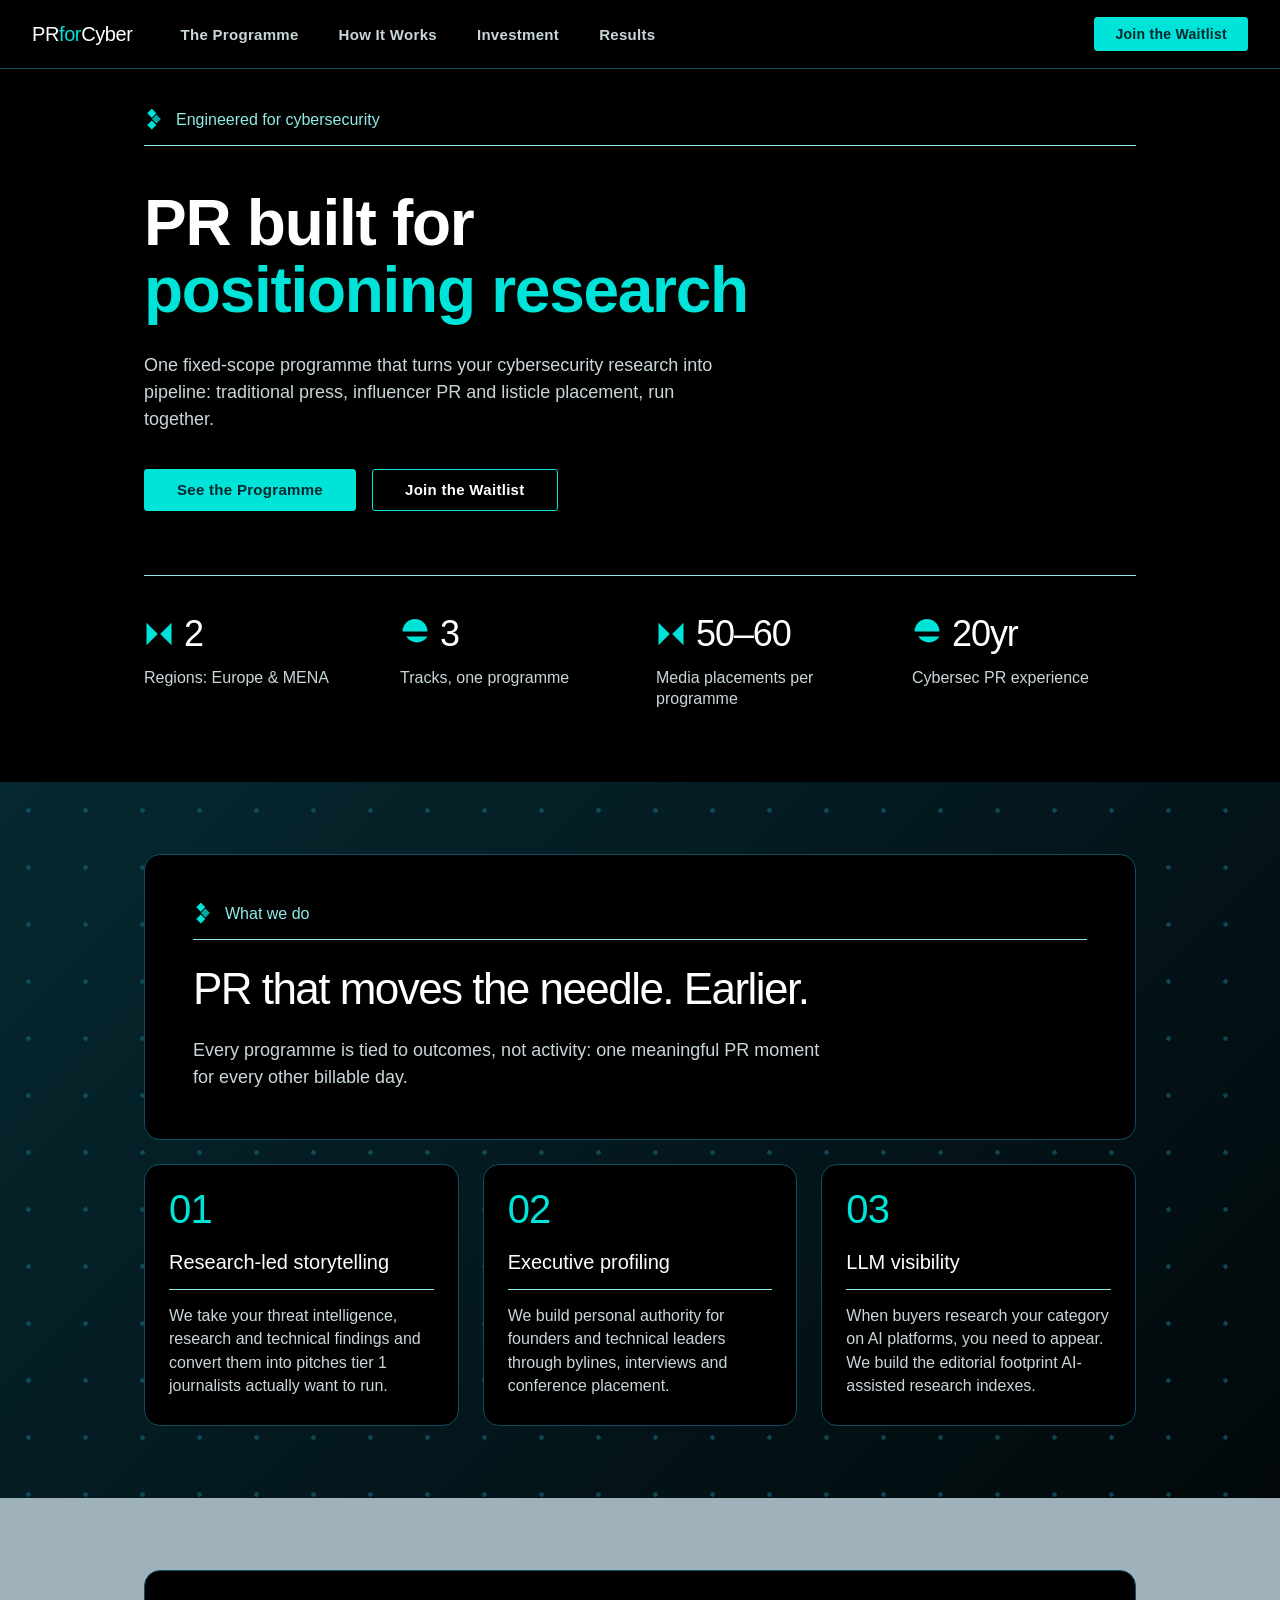
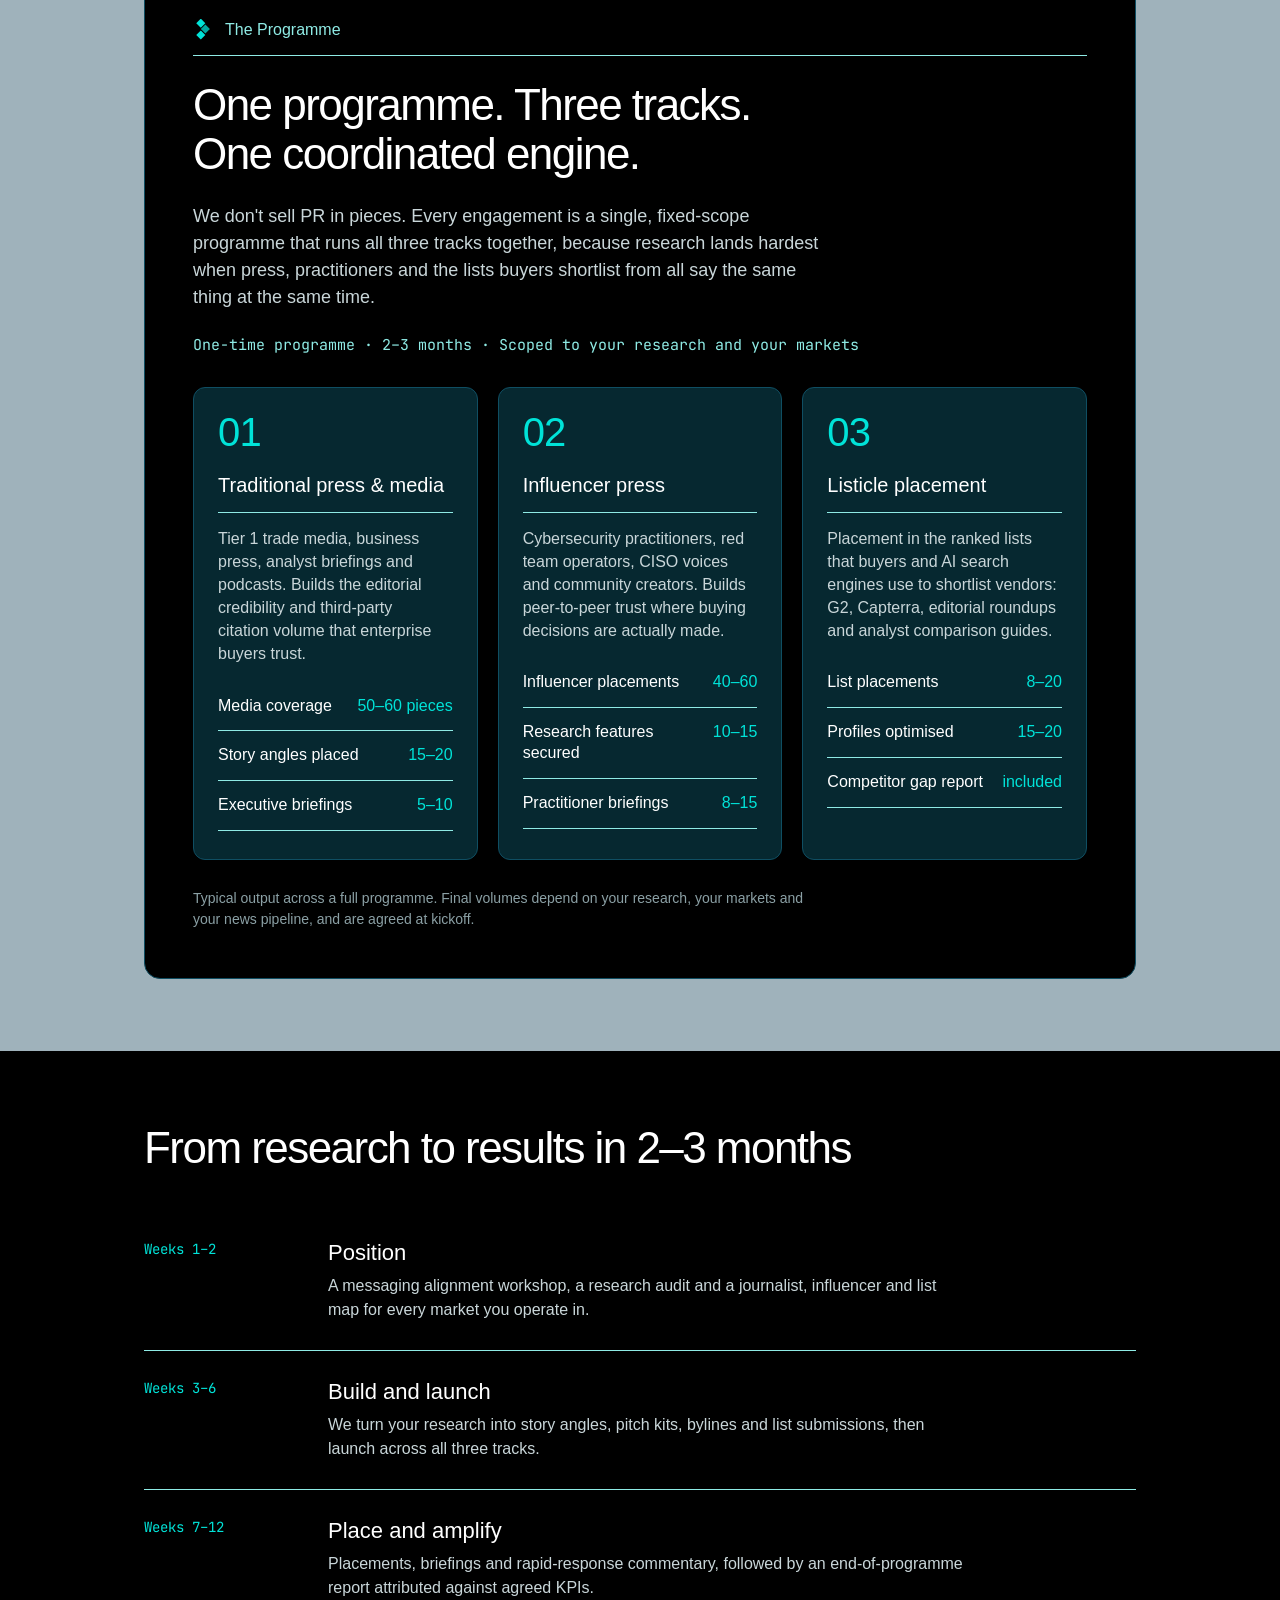
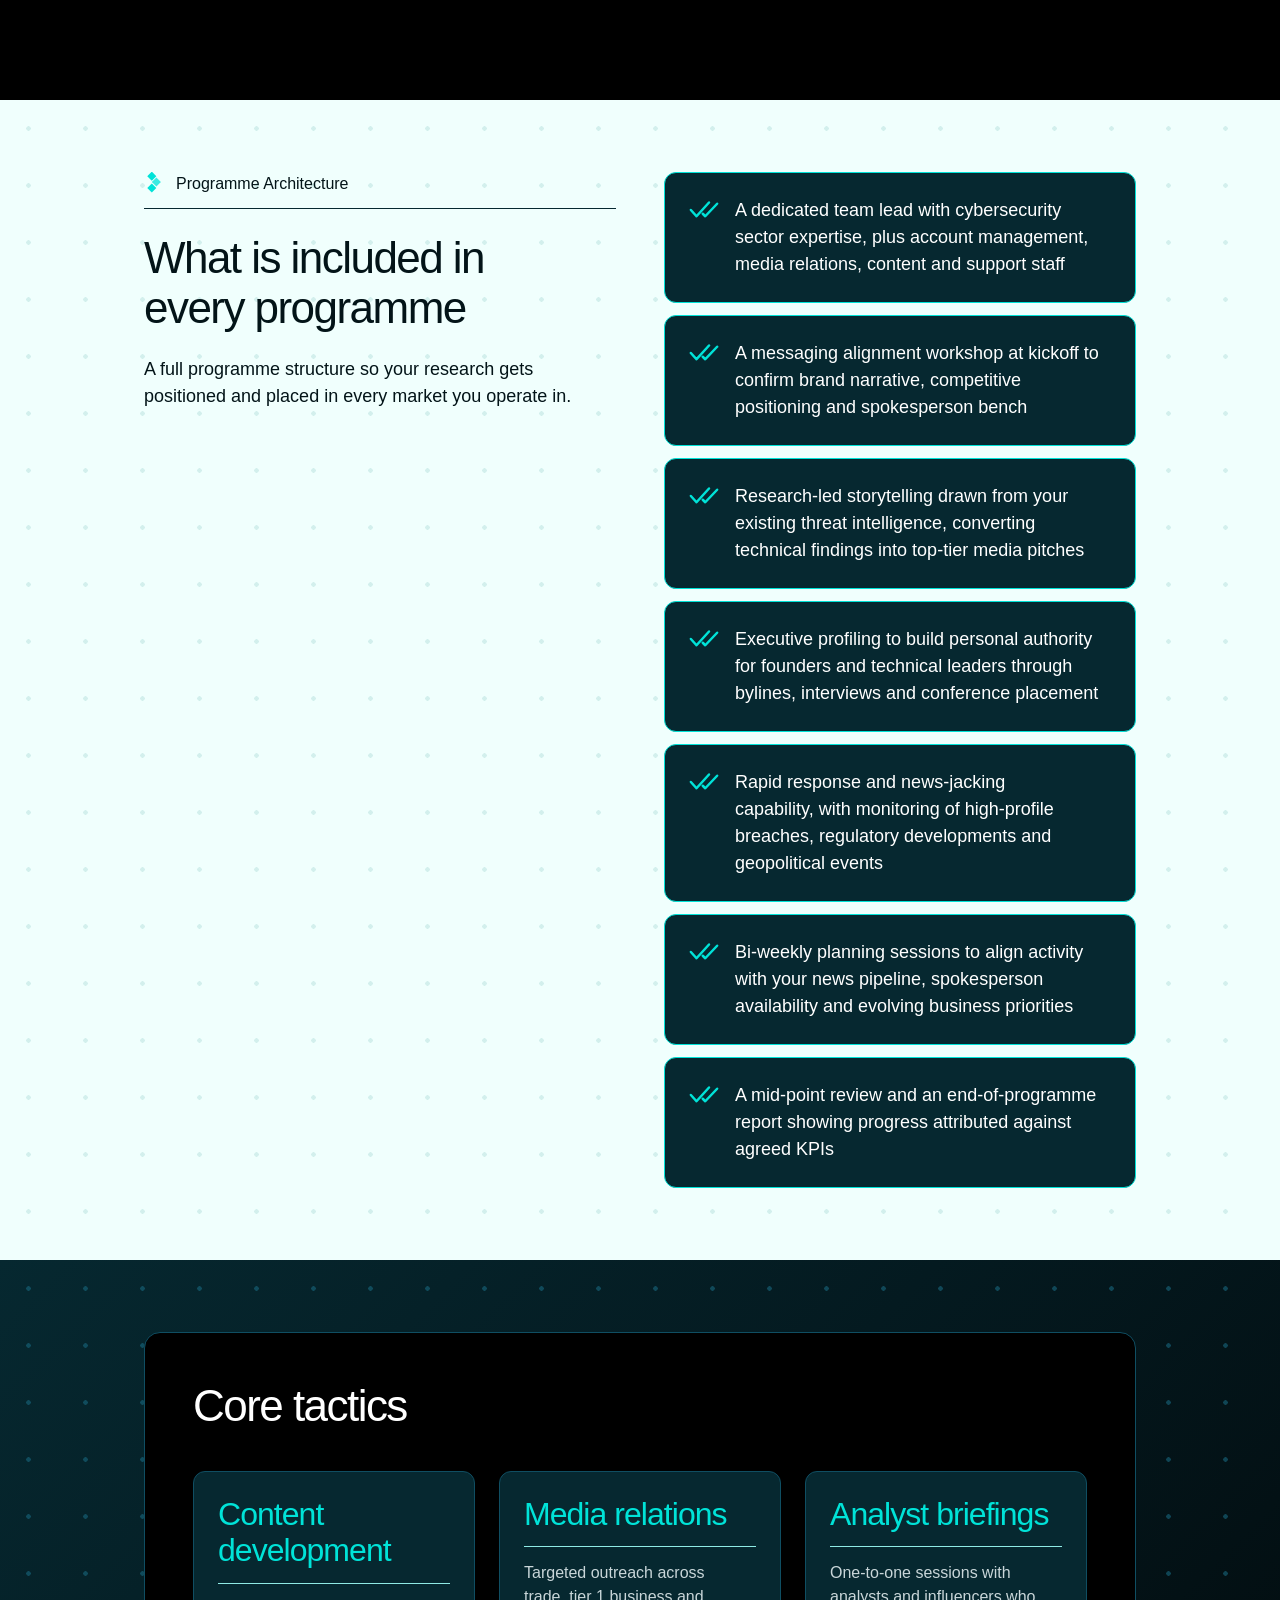
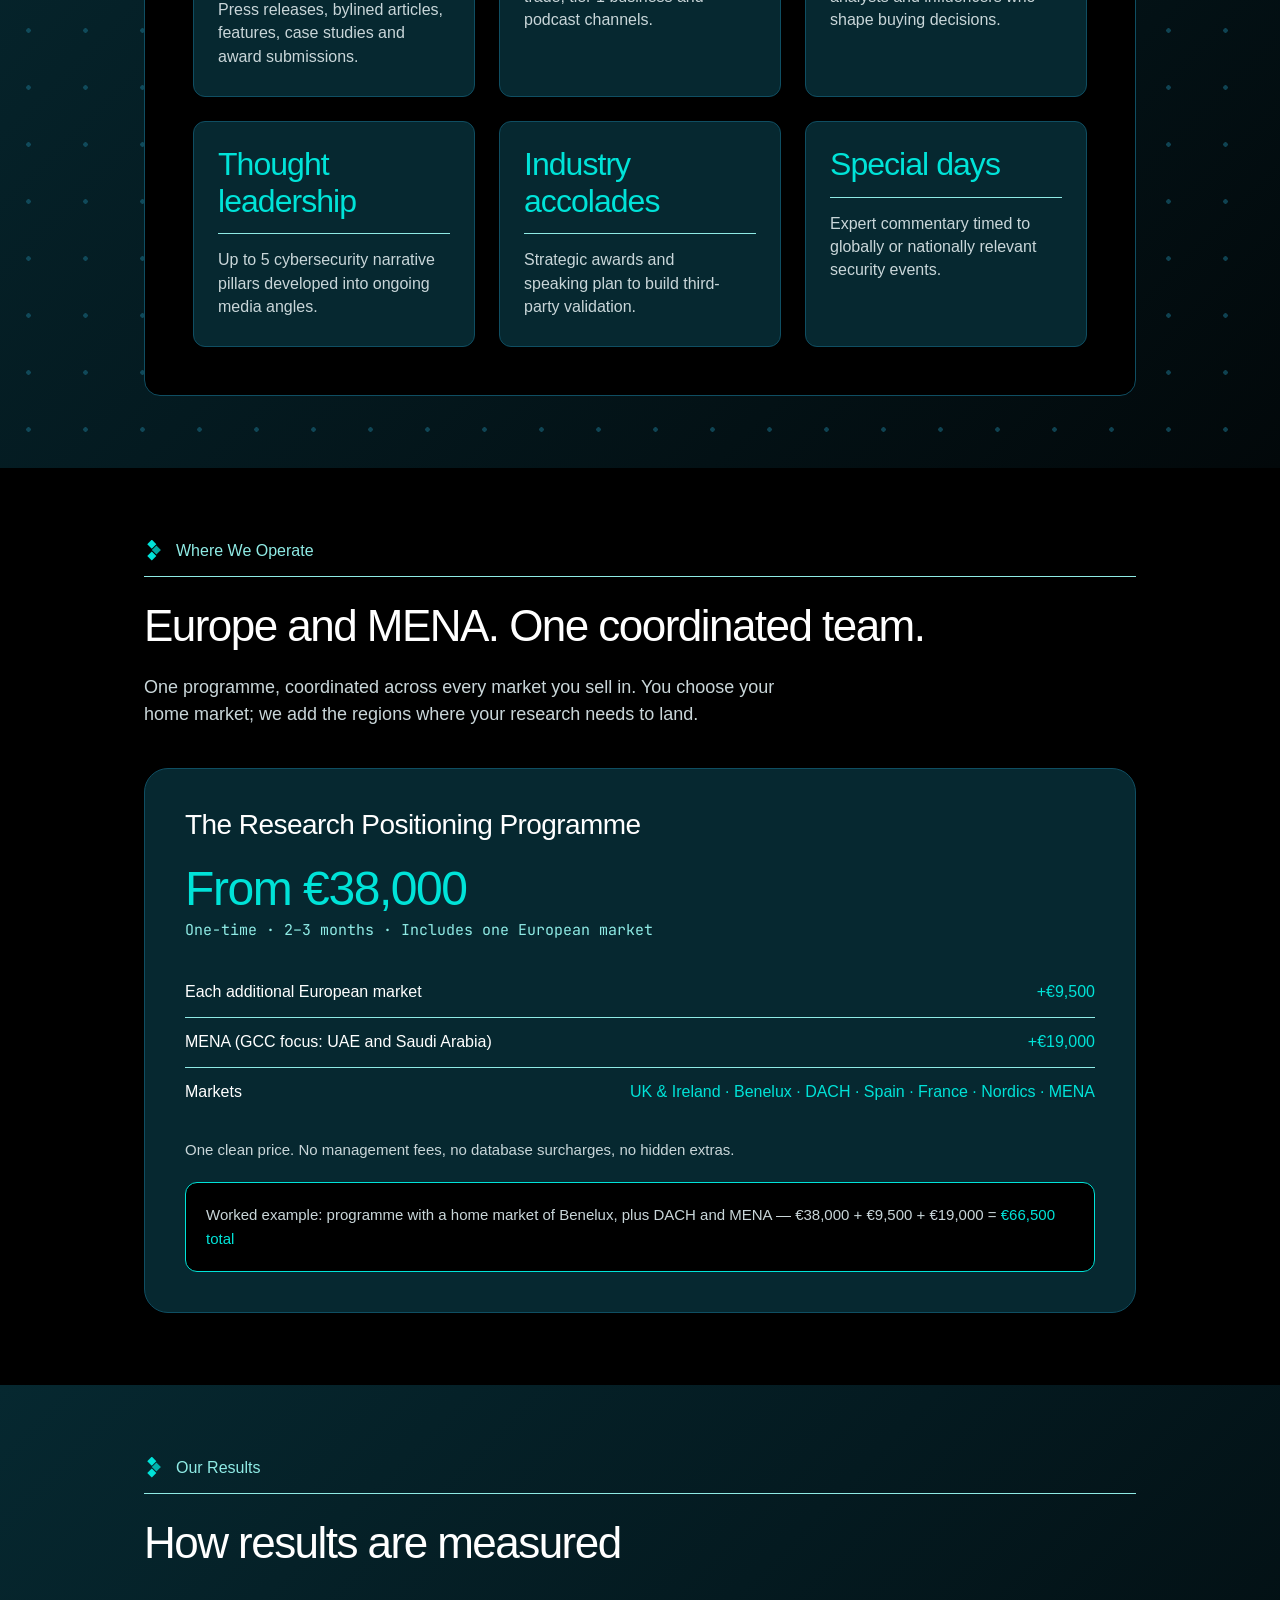
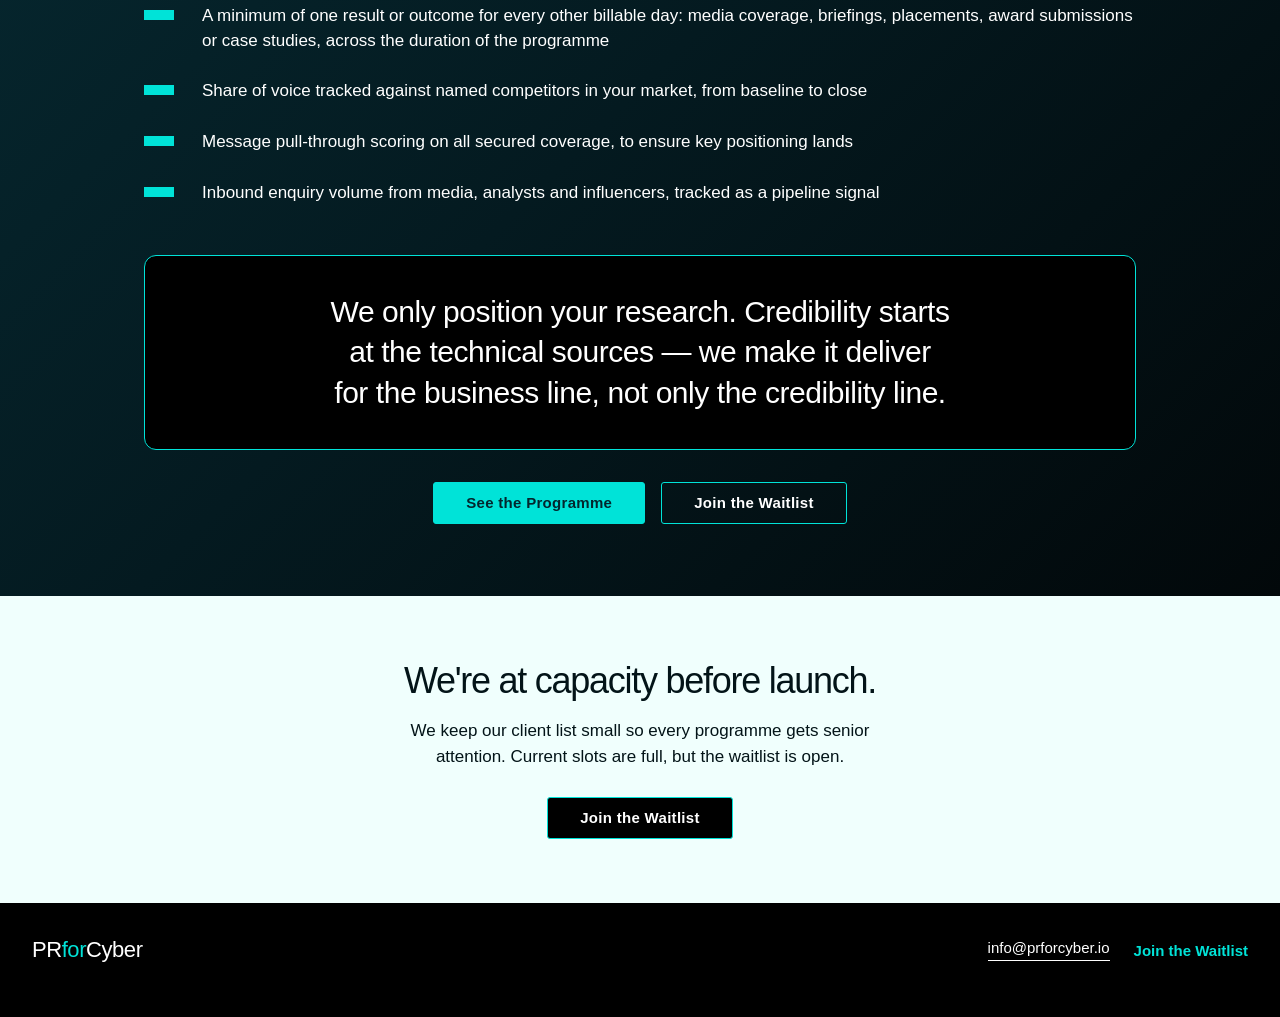
==== index.html @ 78442ee4 "Add mobile layout for landing and waitlist pages Hamburger nav, mobile styles under 768px, viewport " ====
<!doctype html>
<html lang="en">
<head>
  <meta charset="utf-8">
  <meta name="viewport" content="width=device-width, initial-scale=1">
  <title>PRforCyber — PR built for positioning research</title>
  <meta name="description" content="One fixed-scope programme that turns your cybersecurity research into pipeline: traditional press, influencer PR and listicle placement, run together. Europe and MENA.">
  <link rel="icon" type="image/png" href="/shared/favicon.png">
  <link rel="preconnect" href="https://fonts.googleapis.com">
  <link rel="preconnect" href="https://fonts.gstatic.com" crossorigin>
  <link rel="stylesheet" href="https://fonts.googleapis.com/css2?family=JetBrains+Mono:wght@400;500;700&display=swap">
  <link rel="stylesheet" href="/shared/landing.css">
</head>
<body>
<div class="page">

  <div class="nav-sticky">
    <nav class="nav">
      <span class="wordmark">PR<span>for</span>Cyber</span>
      <div class="nav__items">
        <a class="nav__link" href="#programme">The Programme</a>
        <a class="nav__link" href="#how-it-works">How It Works</a>
        <a class="nav__link" href="#investment">Investment</a>
        <a class="nav__link" href="#results">Results</a>
      </div>
      <a class="btn btn--primary btn--sm nav__cta" href="/waitlist/">Join the Waitlist</a>
      <button class="nav__burger" type="button" aria-label="Menu" aria-expanded="false" aria-controls="mobile-menu"><span></span><span></span><span></span></button>
    </nav>
    <div class="nav__menu" id="mobile-menu" hidden>
      <a class="nav__mlink" href="#programme">The Programme</a>
      <a class="nav__mlink" href="#how-it-works">How It Works</a>
      <a class="nav__mlink" href="#investment">Investment</a>
      <a class="nav__mlink" href="#results">Results</a>
      <a class="btn btn--primary" href="/waitlist/">Join the Waitlist</a>
    </div>
  </div>

  <!-- Hero -->
  <section class="hero"><div class="wrap">
    <div class="eyebrow">
      <svg class="glyph" width="22" height="22" viewBox="0 0 24 24" aria-hidden="true"><rect x="5" y="1" width="7" height="7" transform="rotate(45 8.5 4.5)" fill="var(--cyan-500)"/><rect x="10" y="7.5" width="7" height="7" transform="rotate(45 13.5 11)" fill="var(--cyan-500)" opacity="0.75"/><rect x="5" y="14" width="7" height="7" transform="rotate(45 8.5 17.5)" fill="var(--cyan-500)"/></svg>
      <span>Engineered for cybersecurity</span>
    </div>
    <h1 class="hero__title">PR built for<br><span>positioning research</span></h1>
    <p class="hero__lede">One fixed-scope programme that turns your cybersecurity research into pipeline: traditional press, influencer PR and listicle placement, run together.</p>
    <div class="hero__ctas">
      <a class="btn btn--primary" href="#programme">See the Programme</a>
      <a class="btn btn--outline" href="/waitlist/">Join the Waitlist</a>
    </div>
    <div class="hero__stats">
      <div class="stat">
        <div class="stat__top">
          <svg class="glyph" width="30" height="30" viewBox="0 0 24 24" aria-hidden="true"><path d="M2 3 L11 12 L2 21 Z" fill="var(--cyan-500)"/><path d="M22 3 L13 12 L22 21 Z" fill="var(--cyan-500)"/></svg>
          <span class="stat__value">2</span>
        </div>
        <span class="stat__label">Regions: Europe &amp; MENA</span>
      </div>
      <div class="stat">
        <div class="stat__top">
          <svg class="glyph" width="30" height="30" viewBox="0 0 24 24" aria-hidden="true"><path d="M2 10 A10 10 0 0 1 22 10 Z" fill="var(--cyan-500)"/><path d="M5 14 L22 14 A10 10 0 0 1 5 14 Z" fill="var(--cyan-500)"/></svg>
          <span class="stat__value">3</span>
        </div>
        <span class="stat__label">Tracks, one programme</span>
      </div>
      <div class="stat">
        <div class="stat__top">
          <svg class="glyph" width="30" height="30" viewBox="0 0 24 24" aria-hidden="true"><path d="M2 3 L11 12 L2 21 Z" fill="var(--cyan-500)"/><path d="M22 3 L13 12 L22 21 Z" fill="var(--cyan-500)"/></svg>
          <span class="stat__value">50–60</span>
        </div>
        <span class="stat__label">Media placements per programme</span>
      </div>
      <div class="stat">
        <div class="stat__top">
          <svg class="glyph" width="30" height="30" viewBox="0 0 24 24" aria-hidden="true"><path d="M2 10 A10 10 0 0 1 22 10 Z" fill="var(--cyan-500)"/><path d="M5 14 L22 14 A10 10 0 0 1 5 14 Z" fill="var(--cyan-500)"/></svg>
          <span class="stat__value">20yr</span>
        </div>
        <span class="stat__label">Cybersec PR experience</span>
      </div>
    </div>
  </div></section>

  <!-- What we do -->
  <section class="dots-dark sec-72"><div class="wrap">
    <div class="card card--panel card--pad-48">
      <div class="sh">
        <div class="eyebrow">
          <svg class="glyph" width="22" height="22" viewBox="0 0 24 24" aria-hidden="true"><rect x="5" y="1" width="7" height="7" transform="rotate(45 8.5 4.5)" fill="var(--cyan-500)"/><rect x="10" y="7.5" width="7" height="7" transform="rotate(45 13.5 11)" fill="var(--cyan-500)" opacity="0.75"/><rect x="5" y="14" width="7" height="7" transform="rotate(45 8.5 17.5)" fill="var(--cyan-500)"/></svg>
          <span>What we do</span>
        </div>
        <h2 class="sh__title">PR that moves the needle. Earlier.</h2>
        <p class="sh__lede">Every programme is tied to outcomes, not activity: one meaningful PR moment for every other billable day.</p>
      </div>
    </div>
    <div class="grid grid--260">
      <div class="card card--panel feature">
        <div class="feature__num">01</div>
        <div class="feature__title">Research-led storytelling</div>
        <div class="feature__body">We take your threat intelligence, research and technical findings and convert them into pitches tier 1 journalists actually want to run.</div>
      </div>
      <div class="card card--panel feature">
        <div class="feature__num">02</div>
        <div class="feature__title">Executive profiling</div>
        <div class="feature__body">We build personal authority for founders and technical leaders through bylines, interviews and conference placement.</div>
      </div>
      <div class="card card--panel feature">
        <div class="feature__num">03</div>
        <div class="feature__title">LLM visibility</div>
        <div class="feature__body">When buyers research your category on AI platforms, you need to appear. We build the editorial footprint AI-assisted research indexes.</div>
      </div>
    </div>
  </div></section>

  <!-- The Programme -->
  <section id="programme" class="programme sec-72"><div class="wrap">
    <div class="card card--panel card--pad-48">
      <div class="sh">
        <div class="eyebrow">
          <svg class="glyph" width="22" height="22" viewBox="0 0 24 24" aria-hidden="true"><rect x="5" y="1" width="7" height="7" transform="rotate(45 8.5 4.5)" fill="var(--cyan-500)"/><rect x="10" y="7.5" width="7" height="7" transform="rotate(45 13.5 11)" fill="var(--cyan-500)" opacity="0.75"/><rect x="5" y="14" width="7" height="7" transform="rotate(45 8.5 17.5)" fill="var(--cyan-500)"/></svg>
          <span>The Programme</span>
        </div>
        <h2 class="sh__title">One programme. Three tracks.<br>One coordinated engine.</h2>
        <p class="sh__lede">We don't sell PR in pieces. Every engagement is a single, fixed-scope programme that runs all three tracks together, because research lands hardest when press, practitioners and the lists buyers shortlist from all say the same thing at the same time.</p>
      </div>
      <div class="programme__meta mono-line">One-time programme · 2–3 months · Scoped to your research and your markets</div>
      <div class="grid grid--240-20">
        <div class="card card--teal feature">
          <div class="feature__num">01</div>
          <div class="feature__title">Traditional press &amp; media</div>
          <div class="feature__body">Tier 1 trade media, business press, analyst briefings and podcasts. Builds the editorial credibility and third-party citation volume that enterprise buyers trust.</div>
          <div class="feature__metrics">
            <div class="metric"><span class="metric__label">Media coverage</span><span class="metric__value">50–60 pieces</span></div>
            <div class="metric"><span class="metric__label">Story angles placed</span><span class="metric__value">15–20</span></div>
            <div class="metric"><span class="metric__label">Executive briefings</span><span class="metric__value">5–10</span></div>
          </div>
        </div>
        <div class="card card--teal feature">
          <div class="feature__num">02</div>
          <div class="feature__title">Influencer press</div>
          <div class="feature__body">Cybersecurity practitioners, red team operators, CISO voices and community creators. Builds peer-to-peer trust where buying decisions are actually made.</div>
          <div class="feature__metrics">
            <div class="metric"><span class="metric__label">Influencer placements</span><span class="metric__value">40–60</span></div>
            <div class="metric"><span class="metric__label">Research features secured</span><span class="metric__value">10–15</span></div>
            <div class="metric"><span class="metric__label">Practitioner briefings</span><span class="metric__value">8–15</span></div>
          </div>
        </div>
        <div class="card card--teal feature">
          <div class="feature__num">03</div>
          <div class="feature__title">Listicle placement</div>
          <div class="feature__body">Placement in the ranked lists that buyers and AI search engines use to shortlist vendors: G2, Capterra, editorial roundups and analyst comparison guides.</div>
          <div class="feature__metrics">
            <div class="metric"><span class="metric__label">List placements</span><span class="metric__value">8–20</span></div>
            <div class="metric"><span class="metric__label">Profiles optimised</span><span class="metric__value">15–20</span></div>
            <div class="metric"><span class="metric__label">Competitor gap report</span><span class="metric__value">included</span></div>
          </div>
        </div>
      </div>
      <div class="programme__note">Typical output across a full programme. Final volumes depend on your research, your markets and your news pipeline, and are agreed at kickoff.</div>
    </div>
  </div></section>

  <!-- How the programme runs -->
  <section id="how-it-works" class="how sec-72"><div class="wrap">
    <div class="sh">
      <h2 class="sh__title">From research to results in 2–3 months</h2>
    </div>
    <div class="how__rows">
      <div class="how__row">
        <div class="how__week">Weeks 1–2</div>
        <div><div class="how__title">Position</div><div class="how__body">A messaging alignment workshop, a research audit and a journalist, influencer and list map for every market you operate in.</div></div>
      </div>
      <div class="how__row">
        <div class="how__week">Weeks 3–6</div>
        <div><div class="how__title">Build and launch</div><div class="how__body">We turn your research into story angles, pitch kits, bylines and list submissions, then launch across all three tracks.</div></div>
      </div>
      <div class="how__row">
        <div class="how__week">Weeks 7–12</div>
        <div><div class="how__title">Place and amplify</div><div class="how__body">Placements, briefings and rapid-response commentary, followed by an end-of-programme report attributed against agreed KPIs.</div></div>
      </div>
    </div>
  </div></section>

  <!-- What is included -->
  <section class="included sec-72"><div class="wrap included__grid">
    <div class="sh sh--light">
      <div class="eyebrow eyebrow--light">
        <svg class="glyph" width="22" height="22" viewBox="0 0 24 24" aria-hidden="true"><rect x="5" y="1" width="7" height="7" transform="rotate(45 8.5 4.5)" fill="var(--cyan-500)"/><rect x="10" y="7.5" width="7" height="7" transform="rotate(45 13.5 11)" fill="var(--cyan-500)" opacity="0.75"/><rect x="5" y="14" width="7" height="7" transform="rotate(45 8.5 17.5)" fill="var(--cyan-500)"/></svg>
        <span>Programme Architecture</span>
      </div>
      <h2 class="sh__title">What is included in every programme</h2>
      <p class="sh__lede">A full programme structure so your research gets positioned and placed in every market you operate in.</p>
    </div>
    <div class="included__list">
      <div class="check"><svg class="glyph" width="30" height="30" viewBox="0 0 24 24" aria-hidden="true"><path d="M16 6 L6 17 L1.5 12" fill="none" stroke="var(--cyan-500)" stroke-width="2" stroke-linecap="round" stroke-linejoin="round"/><path d="M22.5 7 L13 17 L11 15" fill="none" stroke="var(--cyan-500)" stroke-width="2" stroke-linecap="round" stroke-linejoin="round"/></svg><div class="check__text">A dedicated team lead with cybersecurity sector expertise, plus account management, media relations, content and support staff</div></div>
      <div class="check"><svg class="glyph" width="30" height="30" viewBox="0 0 24 24" aria-hidden="true"><path d="M16 6 L6 17 L1.5 12" fill="none" stroke="var(--cyan-500)" stroke-width="2" stroke-linecap="round" stroke-linejoin="round"/><path d="M22.5 7 L13 17 L11 15" fill="none" stroke="var(--cyan-500)" stroke-width="2" stroke-linecap="round" stroke-linejoin="round"/></svg><div class="check__text">A messaging alignment workshop at kickoff to confirm brand narrative, competitive positioning and spokesperson bench</div></div>
      <div class="check"><svg class="glyph" width="30" height="30" viewBox="0 0 24 24" aria-hidden="true"><path d="M16 6 L6 17 L1.5 12" fill="none" stroke="var(--cyan-500)" stroke-width="2" stroke-linecap="round" stroke-linejoin="round"/><path d="M22.5 7 L13 17 L11 15" fill="none" stroke="var(--cyan-500)" stroke-width="2" stroke-linecap="round" stroke-linejoin="round"/></svg><div class="check__text">Research-led storytelling drawn from your existing threat intelligence, converting technical findings into top-tier media pitches</div></div>
      <div class="check"><svg class="glyph" width="30" height="30" viewBox="0 0 24 24" aria-hidden="true"><path d="M16 6 L6 17 L1.5 12" fill="none" stroke="var(--cyan-500)" stroke-width="2" stroke-linecap="round" stroke-linejoin="round"/><path d="M22.5 7 L13 17 L11 15" fill="none" stroke="var(--cyan-500)" stroke-width="2" stroke-linecap="round" stroke-linejoin="round"/></svg><div class="check__text">Executive profiling to build personal authority for founders and technical leaders through bylines, interviews and conference placement</div></div>
      <div class="check"><svg class="glyph" width="30" height="30" viewBox="0 0 24 24" aria-hidden="true"><path d="M16 6 L6 17 L1.5 12" fill="none" stroke="var(--cyan-500)" stroke-width="2" stroke-linecap="round" stroke-linejoin="round"/><path d="M22.5 7 L13 17 L11 15" fill="none" stroke="var(--cyan-500)" stroke-width="2" stroke-linecap="round" stroke-linejoin="round"/></svg><div class="check__text">Rapid response and news-jacking capability, with monitoring of high-profile breaches, regulatory developments and geopolitical events</div></div>
      <div class="check"><svg class="glyph" width="30" height="30" viewBox="0 0 24 24" aria-hidden="true"><path d="M16 6 L6 17 L1.5 12" fill="none" stroke="var(--cyan-500)" stroke-width="2" stroke-linecap="round" stroke-linejoin="round"/><path d="M22.5 7 L13 17 L11 15" fill="none" stroke="var(--cyan-500)" stroke-width="2" stroke-linecap="round" stroke-linejoin="round"/></svg><div class="check__text">Bi-weekly planning sessions to align activity with your news pipeline, spokesperson availability and evolving business priorities</div></div>
      <div class="check"><svg class="glyph" width="30" height="30" viewBox="0 0 24 24" aria-hidden="true"><path d="M16 6 L6 17 L1.5 12" fill="none" stroke="var(--cyan-500)" stroke-width="2" stroke-linecap="round" stroke-linejoin="round"/><path d="M22.5 7 L13 17 L11 15" fill="none" stroke="var(--cyan-500)" stroke-width="2" stroke-linecap="round" stroke-linejoin="round"/></svg><div class="check__text">A mid-point review and an end-of-programme report showing progress attributed against agreed KPIs</div></div>
    </div>
  </div></section>

  <!-- Core tactics -->
  <section class="dots-dark sec-72"><div class="wrap">
    <div class="card card--panel card--pad-48">
      <div class="sh">
        <h2 class="sh__title">Core tactics</h2>
      </div>
      <div class="grid grid--240-24">
        <div class="card card--teal feature"><div class="feature__title feature__title--accent">Content development</div><div class="feature__body">Press releases, bylined articles, features, case studies and award submissions.</div></div>
        <div class="card card--teal feature"><div class="feature__title feature__title--accent">Media relations</div><div class="feature__body">Targeted outreach across trade, tier 1 business and podcast channels.</div></div>
        <div class="card card--teal feature"><div class="feature__title feature__title--accent">Analyst briefings</div><div class="feature__body">One-to-one sessions with analysts and influencers who shape buying decisions.</div></div>
        <div class="card card--teal feature"><div class="feature__title feature__title--accent">Thought leadership</div><div class="feature__body">Up to 5 cybersecurity narrative pillars developed into ongoing media angles.</div></div>
        <div class="card card--teal feature"><div class="feature__title feature__title--accent">Industry accolades</div><div class="feature__body">Strategic awards and speaking plan to build third-party validation.</div></div>
        <div class="card card--teal feature"><div class="feature__title feature__title--accent">Special days</div><div class="feature__body">Expert commentary timed to globally or nationally relevant security events.</div></div>
      </div>
    </div>
  </div></section>

  <!-- Investment -->
  <section id="investment" class="investment sec-72"><div class="wrap">
    <div class="sh">
      <div class="eyebrow">
        <svg class="glyph" width="22" height="22" viewBox="0 0 24 24" aria-hidden="true"><rect x="5" y="1" width="7" height="7" transform="rotate(45 8.5 4.5)" fill="var(--cyan-500)"/><rect x="10" y="7.5" width="7" height="7" transform="rotate(45 13.5 11)" fill="var(--cyan-500)" opacity="0.75"/><rect x="5" y="14" width="7" height="7" transform="rotate(45 8.5 17.5)" fill="var(--cyan-500)"/></svg>
        <span>Where We Operate</span>
      </div>
      <h2 class="sh__title">Europe and MENA. One coordinated team.</h2>
      <p class="sh__lede">One programme, coordinated across every market you sell in. You choose your home market; we add the regions where your research needs to land.</p>
    </div>
    <div class="card card--teal price-card">
      <div class="price-card__name">The Research Positioning Programme</div>
      <div class="price-card__price"><span>From €38,000</span></div>
      <div class="price-card__meta mono-line">One-time · 2–3 months · Includes one European market</div>
      <div class="metric"><span class="metric__label">Each additional European market</span><span class="metric__value">+€9,500</span></div>
      <div class="metric"><span class="metric__label">MENA (GCC focus: UAE and Saudi Arabia)</span><span class="metric__value">+€19,000</span></div>
      <div class="metric metric--last"><span class="metric__label">Markets</span><span class="metric__value">UK &amp; Ireland · Benelux · DACH · Spain · France · Nordics · MENA</span></div>
      <div class="price-card__note">One clean price. No management fees, no database surcharges, no hidden extras.</div>
      <div class="price-card__example">
        Worked example: programme with a home market of Benelux, plus DACH and MENA — €38,000 + €9,500 + €19,000 = <span>€66,500 total</span>
      </div>
    </div>
  </div></section>

  <!-- Results -->
  <section id="results" class="results sec-72"><div class="wrap">
    <div class="sh">
      <div class="eyebrow">
        <svg class="glyph" width="22" height="22" viewBox="0 0 24 24" aria-hidden="true"><rect x="5" y="1" width="7" height="7" transform="rotate(45 8.5 4.5)" fill="var(--cyan-500)"/><rect x="10" y="7.5" width="7" height="7" transform="rotate(45 13.5 11)" fill="var(--cyan-500)" opacity="0.75"/><rect x="5" y="14" width="7" height="7" transform="rotate(45 8.5 17.5)" fill="var(--cyan-500)"/></svg>
        <span>Our Results</span>
      </div>
      <h2 class="sh__title">How results are measured</h2>
    </div>
    <div class="results__list">
      <div class="dash"><svg class="glyph" width="30" height="30" viewBox="0 0 24 24" aria-hidden="true"><rect x="0" y="8" width="24" height="8" fill="var(--cyan-500)"/></svg><div class="dash__text">A minimum of one result or outcome for every other billable day: media coverage, briefings, placements, award submissions or case studies, across the duration of the programme</div></div>
      <div class="dash"><svg class="glyph" width="30" height="30" viewBox="0 0 24 24" aria-hidden="true"><rect x="0" y="8" width="24" height="8" fill="var(--cyan-500)"/></svg><div class="dash__text">Share of voice tracked against named competitors in your market, from baseline to close</div></div>
      <div class="dash"><svg class="glyph" width="30" height="30" viewBox="0 0 24 24" aria-hidden="true"><rect x="0" y="8" width="24" height="8" fill="var(--cyan-500)"/></svg><div class="dash__text">Message pull-through scoring on all secured coverage, to ensure key positioning lands</div></div>
      <div class="dash"><svg class="glyph" width="30" height="30" viewBox="0 0 24 24" aria-hidden="true"><rect x="0" y="8" width="24" height="8" fill="var(--cyan-500)"/></svg><div class="dash__text">Inbound enquiry volume from media, analysts and influencers, tracked as a pipeline signal</div></div>
    </div>
    <div class="results__quote">
      <div class="card card--quote quote"><p>We only position your research. Credibility starts at the technical sources — we make it deliver for the business line, not only the credibility line.</p></div>
    </div>
    <div class="results__ctas">
      <a class="btn btn--primary" href="#programme">See the Programme</a>
      <a class="btn btn--outline" href="/waitlist/">Join the Waitlist</a>
    </div>
  </div></section>

  <!-- Waitlist teaser -->
  <section class="teaser"><div class="wrap">
    <h2 class="teaser__title">We're at capacity before launch.</h2>
    <p class="teaser__text">We keep our client list small so every programme gets senior attention. Current slots are full, but the waitlist is open.</p>
    <a class="btn btn--dark" href="/waitlist/">Join the Waitlist</a>
  </div></section>

  <footer class="site-footer">
    <span class="wordmark wordmark--22">PR<span>for</span>Cyber</span>
    <div class="site-footer__links">
      <a class="site-footer__email" href="mailto:info@prforcyber.io">info@prforcyber.io</a>
      <a class="site-footer__cta" href="/waitlist/">Join the Waitlist</a>
    </div>
  </footer>

</div>
<script src="/shared/landing.js"></script>
</body>
</html>
---- shared/landing.css ----
/* PRforCyber landing — styles from the Claude Design export (tokens + UI kit components). */

/* ---------- Tokens: colors ---------- */
:root {
  /* Signal cyan — the brand accent */
  --cyan-200: #B8FAF6;
  --cyan-300: #8FEBE5;
  --cyan-400: #33EDE3;
  --cyan-500: #00E3D8;
  --cyan-600: #00BDB4;
  --cyan-700: #00807A;
  --cyan-800: #00524E;

  /* Ink + deep teal — dark surfaces */
  --ink-0: #000000;
  --ink-50: #02080A;
  --abyss-900: #041A20;
  --teal-900: #062830;
  --teal-800: #0A3440;
  --teal-700: #0F4E62;
  --teal-600: #17667D;

  /* Mint + slate — light surfaces */
  --mint-50: #F0FFFD;
  --mint-100: #DDF7F4;
  --mint-200: #C4EDE9;
  --slate-400: #9FB2BB;

  /* Neutrals */
  --white: #FFFFFF;
  --grey-200: #C9D6D9;
  --grey-400: #8BA0A5;
  --ink-text: #031418;

  /* Status (use sparingly, forms only) */
  --amber-400: #FFB547;
  --red-400: #FF6B6B;

  /* Semantic: surfaces */
  --bg-page: var(--ink-0);
  --bg-section-deep: var(--abyss-900);
  --bg-light: var(--mint-50);
  --bg-slate: var(--slate-400);
  --surface-panel: var(--ink-0);
  --surface-card: var(--teal-900);
  --surface-card-raised: var(--teal-800);
  --surface-accent: var(--cyan-500);

  /* Semantic: text */
  --text-primary: var(--white);
  --text-secondary: var(--grey-200);
  --text-muted: var(--grey-400);
  --text-accent: var(--cyan-500);
  --text-on-accent: #03262D;
  --text-on-light: var(--ink-text);
  --text-accent-on-light: var(--cyan-700);

  /* Semantic: lines */
  --border-subtle: var(--teal-700);
  --border-strong: var(--teal-600);
  --border-accent: var(--cyan-500);
  --rule: var(--cyan-300);
  --rule-on-light: var(--teal-900);

  /* Gradients */
  --gradient-section: linear-gradient(135deg, #062830 0%, #041A20 45%, #02080A 100%);
  --gradient-fade-dark: linear-gradient(180deg, rgba(0,0,0,0) 0%, #000 100%);
}

/* ---------- Tokens: effects ---------- */
:root {
  --shadow-none: none;
  --glow-accent: 0 0 0 1px var(--cyan-500), 0 0 24px rgba(0, 227, 216, 0.22);
  --focus-ring: 0 0 0 2px #000, 0 0 0 4px var(--cyan-500);

  --pattern-dots: radial-gradient(circle, rgba(23, 102, 125, 0.6) 2px, transparent 2.5px);
  --pattern-dots-size: 57px 57px;
  --pattern-dots-light: radial-gradient(circle, rgba(0, 128, 122, 0.12) 2px, transparent 2.5px);

  --ease-out: cubic-bezier(0.2, 0.7, 0.2, 1);
  --dur-fast: 140ms;
  --dur-base: 220ms;
  --dur-slow: 420ms;
}

/* ---------- Tokens: spacing ---------- */
:root {
  --space-1: 4px;
  --space-2: 8px;
  --space-3: 12px;
  --space-4: 16px;
  --space-5: 24px;
  --space-6: 32px;
  --space-7: 48px;
  --space-8: 64px;
  --space-9: 96px;
  --space-10: 128px;

  --container: 1040px;
  --container-narrow: 720px;
  --gutter: 24px;

  --radius-button: 3px;
  --radius-sm: 8px;
  --radius-card: 12px;
  --radius-panel: 16px;
  --radius-pill: 999px;

  --border-w: 1.5px;
  --rule-w: 1.5px;
}

/* ---------- Tokens: typography ---------- */
:root {
  --font-sans: "Helvetica Neue", Helvetica, Arial, sans-serif;
  --font-mono: "JetBrains Mono", ui-monospace, "SF Mono", Menlo, monospace;

  --fs-display: 64px;
  --fs-h1: 52px;
  --fs-h2: 44px;
  --fs-h3: 32px;
  --fs-h4: 24px;
  --fs-h5: 20px;
  --fs-body-lg: 18px;
  --fs-body: 16px;
  --fs-sm: 14px;
  --fs-xs: 12px;

  --fw-light: 300;
  --fw-regular: 400;
  --fw-medium: 500;
  --fw-bold: 700;

  --lh-tight: 1.05;
  --lh-snug: 1.2;
  --lh-body: 1.5;

  --tracking-display: -0.02em;
  --tracking-heading: -0.035em;
  --tracking-normal: 0;
  --tracking-label: 0.02em;
  --tracking-caps: 0.04em;

  --type-hero: var(--fw-bold) var(--fs-display)/var(--lh-tight) var(--font-sans);
  --type-section: var(--fw-regular) var(--fs-h2)/var(--lh-snug) var(--font-sans);
  --type-body: var(--fw-regular) var(--fs-body)/var(--lh-body) var(--font-sans);
}

/* ---------- Base ---------- */
body { margin: 0; background: #000; }
a:not([class]) { color: var(--cyan-500); }
a:not([class]):hover { color: var(--cyan-400); }

.page { font-family: var(--font-sans); color: #fff; background: #000; }
.page--full { min-height: 100vh; }

.wrap { max-width: 1040px; margin: 0 auto; padding: 0 24px; box-sizing: border-box; }
.wrap--narrow { max-width: 640px; }

.mono-line { font-family: var(--font-mono); color: var(--cyan-300); }

/* ---------- Glyph ---------- */
.glyph { display: block; flex-shrink: 0; }

/* ---------- Wordmark ---------- */
.wordmark { font-family: var(--font-sans); font-size: 20px; font-weight: 400; letter-spacing: -0.02em; color: var(--text-primary); line-height: 1; white-space: nowrap; }
.wordmark span { color: var(--text-accent); }
.wordmark--18 { font-size: 18px; }
.wordmark--22 { font-size: 22px; }
.wordmark-link { text-decoration: none; }

/* ---------- Button ---------- */
.btn {
  display: inline-flex; align-items: center; justify-content: center; gap: 8px;
  font-family: var(--font-sans); font-weight: 700; letter-spacing: var(--tracking-label); line-height: 1.2;
  border-radius: var(--radius-button); cursor: pointer; text-decoration: none;
  transition: background var(--dur-fast) var(--ease-out), color var(--dur-fast), transform var(--dur-fast);
  transform: none; opacity: 1;
  padding: 11px 32px; font-size: 15px;
}
.btn:active { transform: translateY(1px); }
.btn--sm { padding: 8px 20px; font-size: 14px; }
.btn--lg { padding: 14px 40px; font-size: 17px; }

.btn--primary { background: var(--cyan-500); color: var(--text-on-accent); border: var(--border-w) solid var(--cyan-500); }
.btn--primary:hover { background: var(--cyan-400); border-color: var(--cyan-400); }
.btn--outline { background: transparent; color: var(--text-primary); border: var(--border-w) solid var(--cyan-500); }
.btn--outline:hover { background: rgba(0,227,216,0.12); }
.btn--dark { background: var(--ink-0); color: var(--text-primary); border: var(--border-w) solid var(--cyan-500); }
.btn--dark:hover { background: var(--teal-900); }

/* ---------- Eyebrow ---------- */
.eyebrow { display: flex; align-items: center; gap: 10px; padding-bottom: 14px; border-bottom: var(--rule-w) solid var(--rule); }
.eyebrow span { font-family: var(--font-sans); font-size: 16px; line-height: 1.2; color: var(--cyan-300); }
.eyebrow--light { border-bottom-color: var(--rule-on-light); }
.eyebrow--light span { color: var(--text-on-light); }

/* ---------- Card ---------- */
.card { color: var(--text-primary); box-sizing: border-box; padding: 32px; }
.card--panel { background: var(--surface-panel); border: var(--border-w) solid var(--border-subtle); border-radius: var(--radius-panel); }
.card--teal { background: var(--surface-card); border: var(--border-w) solid var(--border-subtle); border-radius: var(--radius-card); }
.card--quote { background: var(--ink-0); border: var(--border-w) solid var(--border-accent); border-radius: var(--radius-card); }
.card--pad-48 { padding: 48px; }

/* ---------- MetricRow ---------- */
.metric { display: flex; justify-content: space-between; align-items: baseline; gap: 16px; padding: 14px 0; border-bottom: var(--rule-w) solid var(--rule); }
.metric--last { border-bottom: none; }
.metric__label { font-size: 16px; line-height: 1.3; color: var(--text-primary); }
.metric__value { font-size: 16px; line-height: 1.3; color: var(--text-accent); text-align: right; white-space: nowrap; font-variant-numeric: tabular-nums; }

/* ---------- FeatureCard ---------- */
.feature { padding: 24px 24px 28px; display: flex; flex-direction: column; }
.feature__num { font-size: 40px; line-height: 1; color: var(--text-accent); letter-spacing: -0.02em; margin-bottom: 20px; }
.feature__title { font-size: 20px; line-height: 1.3; letter-spacing: 0; color: var(--text-primary); padding-bottom: 14px; border-bottom: var(--rule-w) solid var(--rule); text-wrap: balance; }
.feature__title--accent { font-size: 32px; line-height: 1.15; letter-spacing: -0.03em; color: var(--text-accent); }
.feature__body { font-size: 16px; line-height: 1.45; color: var(--text-secondary); margin-top: 14px; text-wrap: pretty; }
.feature__metrics { margin-top: 16px; }

/* ---------- StatItem ---------- */
.stat { display: flex; flex-direction: column; gap: 16px; }
.stat__top { display: flex; align-items: center; gap: 10px; }
.stat__value { font-size: 36px; line-height: 1; letter-spacing: -0.03em; color: var(--text-primary); font-variant-numeric: tabular-nums; }
.stat__label { font-size: 16px; line-height: 1.3; color: var(--text-secondary); }

/* ---------- CheckItem ---------- */
.check { display: flex; gap: 16px; align-items: flex-start; padding: 24px 24px; background: var(--surface-card); border: var(--border-w) solid var(--border-accent); border-radius: var(--radius-card); }
.check .glyph { margin-top: -2px; }
.check__text { font-size: 18px; line-height: 1.5; color: var(--text-primary); text-wrap: pretty; }

/* ---------- DashItem ---------- */
.dash { display: flex; gap: 28px; align-items: flex-start; }
.dash .glyph { margin-top: -3px; }
.dash__text { font-size: 17px; line-height: 1.5; color: var(--text-primary); text-wrap: pretty; }

/* ---------- QuoteBlock ---------- */
.quote { padding: 36px 48px; text-align: center; }
.quote p { margin: 0; font-size: 30px; line-height: 1.35; letter-spacing: -0.015em; color: var(--text-primary); text-wrap: balance; }

/* ---------- SectionHeader ---------- */
.sh { display: flex; flex-direction: column; gap: 24px; }
.sh__title { margin: 0; font-family: var(--font-sans); font-weight: 400; font-size: var(--fs-h2); line-height: 1.12; letter-spacing: var(--tracking-heading); color: var(--text-primary); text-wrap: balance; }
.sh__lede { margin: 0; font-size: 18px; line-height: 1.5; max-width: 640px; color: var(--text-secondary); text-wrap: pretty; }
.sh--light .sh__title, .sh--light .sh__lede { color: var(--text-on-light); }

/* ---------- NavBar ---------- */
.nav-sticky { position: sticky; top: 0; z-index: 10; }
.nav { display: flex; align-items: center; gap: 48px; height: 68px; padding: 0 32px; background: var(--ink-0); border-bottom: 1px solid var(--teal-700); }
.nav__items { display: flex; gap: 40px; flex: 1; height: 100%; }
.nav__link { display: flex; align-items: center; font-size: 15px; font-weight: 700; letter-spacing: var(--tracking-label); text-decoration: none; color: var(--grey-200); box-shadow: none; transition: color var(--dur-fast); }
.nav__link:hover { color: var(--white); }
.nav__link.is-active { color: var(--text-accent); box-shadow: inset 0 -2px 0 var(--cyan-500); }

/* ---------- One-pager sections ---------- */
.dots-dark { background: var(--pattern-dots) 0 0/57px 57px, var(--gradient-section); }
.sec-72 { padding: 72px 0; }

.hero { background: #000; padding: 40px 0 72px; }
.hero__title { margin: 44px 0 28px; font-size: 64px; font-weight: 700; line-height: 1.05; letter-spacing: -0.02em; }
.hero__title span { color: var(--cyan-500); }
.hero__lede { margin: 0; font-size: 18px; line-height: 1.5; max-width: 580px; color: var(--text-secondary); }
.hero__ctas { display: flex; gap: 16px; margin-top: 36px; }
.hero__stats { display: grid; grid-template-columns: repeat(auto-fit,minmax(140px,1fr)); gap: 32px; margin-top: 64px; padding-top: 40px; border-top: var(--rule-w) solid var(--rule); }

.grid { display: grid; }
.grid--260 { grid-template-columns: repeat(auto-fit,minmax(260px,1fr)); gap: 24px; margin-top: 24px; }
.grid--240-20 { grid-template-columns: repeat(auto-fit,minmax(240px,1fr)); gap: 20px; margin-top: 32px; }
.grid--240-24 { grid-template-columns: repeat(auto-fit,minmax(240px,1fr)); gap: 24px; margin-top: 40px; }

.programme { background: var(--slate-400); }
.programme__meta { margin-top: 24px; font-size: 15px; }
.programme__note { margin-top: 28px; font-size: 14px; line-height: 1.5; color: var(--text-muted); max-width: 640px; }

.how { background: #000; }
.how__rows { display: flex; flex-direction: column; gap: 0; margin-top: 40px; }
.how__row { display: grid; grid-template-columns: 160px 1fr; gap: 24px; padding: 28px 0; border-top: var(--rule-w) solid var(--rule); }
.how__row:first-child { border-top: none; }
.how__week { font-family: var(--font-mono); font-size: 14px; color: var(--cyan-500); }
.how__title { font-size: 22px; margin-bottom: 8px; }
.how__body { font-size: 16px; line-height: 1.5; color: var(--text-secondary); max-width: 640px; }

.included { background: var(--pattern-dots-light) 0 0/57px 57px, var(--mint-50); }
.included__grid { display: grid; grid-template-columns: repeat(auto-fit,minmax(300px,1fr)); gap: 48px; align-items: start; }
.included__list { display: flex; flex-direction: column; gap: 12px; }

.investment { background: #000; }
.price-card { padding: 40px; border-radius: 24px; margin-top: 40px; }
.price-card__name { font-size: 28px; letter-spacing: -0.02em; margin-bottom: 8px; }
.price-card__price { display: flex; align-items: baseline; gap: 12px; margin: 20px 0 4px; }
.price-card__price span { font-size: 48px; color: var(--cyan-500); letter-spacing: -0.03em; }
.price-card__meta { font-size: 15px; margin-bottom: 28px; }
.price-card__note { margin-top: 24px; font-size: 15px; color: var(--text-secondary); }
.price-card__example { margin-top: 24px; padding: 20px; background: var(--ink-0); border: var(--border-w) solid var(--border-accent); border-radius: 12px; font-size: 15px; line-height: 1.6; color: var(--text-secondary); }
.price-card__example span { color: var(--cyan-500); }

.results { background: var(--gradient-section); }
.results__list { display: flex; flex-direction: column; gap: 24px; margin-top: 36px; }
.results__quote { margin-top: 48px; }
.results__ctas { display: flex; gap: 16px; justify-content: center; margin-top: 32px; }

.teaser { background: var(--mint-50); padding: 64px 0; }
.teaser .wrap { text-align: center; }
.teaser__title { margin: 0 0 16px; font-family: var(--font-sans); font-weight: 400; font-size: 36px; letter-spacing: var(--tracking-heading); color: var(--text-on-light); }
.teaser__text { margin: 0 auto 28px; max-width: 520px; font-size: 17px; line-height: 1.5; color: var(--text-on-light); }

.site-footer { display: flex; justify-content: space-between; align-items: center; flex-wrap: wrap; gap: 16px; padding: 36px 32px 56px; background: #000; }
.site-footer__links { display: flex; gap: 24px; align-items: center; font-size: 15px; }
.site-footer__email { color: var(--text-primary); text-decoration: none; border-bottom: 1.5px solid var(--white); padding-bottom: 4px; }
.site-footer__cta { color: var(--cyan-500); text-decoration: none; font-weight: 700; }

/* ---------- Waitlist page ---------- */
.wl-nav { display: flex; align-items: center; justify-content: space-between; height: 68px; padding: 0 32px; border-bottom: 1px solid var(--teal-700); }
.wl-nav__back { color: var(--grey-200); font-size: 15px; font-weight: 700; text-decoration: none; }
.wl-main { padding: 72px 0 96px; }
.wl-title { margin: 36px 0 16px; font-size: 44px; font-weight: 400; line-height: 1.12; letter-spacing: var(--tracking-heading); }
.wl-intro { margin: 0 0 12px; font-size: 17px; line-height: 1.55; color: var(--text-secondary); }
.wl-summary { margin: 28px 0 40px; padding: 16px 20px; background: var(--surface-card); border: var(--border-w) solid var(--border-subtle); border-radius: var(--radius-card); font-size: 14px; }

.wl-form { display: flex; flex-direction: column; gap: 20px; }
.wl-form .btn { margin-top: 8px; }
.field { display: flex; flex-direction: column; gap: 8px; font-size: 14px; color: var(--text-secondary); }
/* Indent field labels to line up with the text inside the inputs (14px padding + 1.5px border). */
.field { text-indent: 15.5px; }
.field .input, .field .chips { text-indent: 0; }
.input { font: inherit; font-size: 16px; color: var(--text-primary); background: var(--teal-900); border: var(--border-w) solid var(--border-subtle); border-radius: var(--radius-sm); padding: 12px 14px; outline: none; }
textarea.input { resize: vertical; font-family: var(--font-sans); }
/* Custom dropdown arrow, inset to match the input's 14px text padding. */
select.input { appearance: none; -webkit-appearance: none; padding-right: 42px; cursor: pointer;
  background: var(--teal-900) url("data:image/svg+xml,%3Csvg xmlns='http://www.w3.org/2000/svg' width='12' height='8' viewBox='0 0 12 8'%3E%3Cpath d='M1 1.5l5 5 5-5' fill='none' stroke='%23C9D6D9' stroke-width='1.6' stroke-linecap='round' stroke-linejoin='round'/%3E%3C/svg%3E") no-repeat right 16px center; }
.chips { display: flex; flex-wrap: wrap; gap: 10px; }
.chip { display: flex; align-items: center; gap: 8px; font-size: 14px; padding: 8px 14px; border-radius: 999px; border: var(--border-w) solid var(--border-subtle); background: transparent; cursor: pointer; color: var(--text-primary); }
.chip input { accent-color: var(--cyan-500); }
.chip.is-on, .chip:has(input:checked) { border-color: var(--cyan-500); background: rgba(0,227,216,0.12); }
.hidden { display: none; }

.wl-footer { display: flex; align-items: center; gap: 24px; padding: 24px 32px 48px; border-top: 1px solid var(--teal-700); }
.wl-footer a { color: var(--grey-200); font-size: 14px; text-decoration: none; }

/* ---------- Mobile nav (hidden on desktop) ---------- */
.nav__burger { display: none; }
.nav__menu { display: none; }

/* ---------- Mobile (< 768px) — from the Claude Design mobile layout ---------- */
@media (max-width: 767.98px) {
  :root { --fs-h2: 30px; }

  /* Nav: wordmark + hamburger, dropdown menu */
  .nav { justify-content: space-between; gap: 16px; height: 60px; padding: 0 12px 0 20px; }
  .nav .wordmark { font-size: 19px; }
  .nav__items, .nav__cta { display: none; }
  .nav__burger { display: flex; flex-direction: column; align-items: center; justify-content: center; gap: 5px; width: 44px; height: 44px; padding: 0; background: transparent; border: none; cursor: pointer; }
  .nav__burger span { width: 22px; height: 2px; background: #fff; transition: transform var(--dur-base) var(--ease-out), opacity var(--dur-fast); }
  .nav__burger[aria-expanded="true"] span:nth-child(1) { transform: translateY(7px) rotate(45deg); }
  .nav__burger[aria-expanded="true"] span:nth-child(2) { opacity: 0; }
  .nav__burger[aria-expanded="true"] span:nth-child(3) { transform: translateY(-7px) rotate(-45deg); }
  .nav__menu { display: flex; flex-direction: column; padding: 4px 20px 24px; background: #000; border-bottom: 1px solid var(--teal-700); }
  .nav__menu[hidden] { display: none; }
  .nav__mlink { padding: 14px 0; font-size: 20px; color: #fff; text-decoration: none; border-bottom: 1px solid var(--teal-700); }
  .nav__menu .btn { margin-top: 20px; }

  /* Sections */
  .sec-72 { padding: 48px 0; }
  .card--pad-48 { padding: 24px; }

  /* Hero */
  .hero__title { margin: 32px 0 20px; font-size: 38px; }
  .hero__ctas { flex-direction: column; gap: 12px; margin-top: 28px; }
  .hero__stats { gap: 28px; margin-top: 48px; padding-top: 32px; }

  /* How it works: week label above each step */
  .how__row { grid-template-columns: 1fr; gap: 10px; }

  /* Investment */
  .price-card { padding: 20px; }
  .price-card__name { font-size: 22px; line-height: 1.2; }
  .price-card__price span { font-size: 34px; }
  .metric--last { flex-wrap: wrap; gap: 6px 24px; }
  .metric--last .metric__value { white-space: normal; text-align: left; line-height: 1.5; }

  /* Results */
  .quote { padding: 24px 20px; }
  .quote p { font-size: 20px; }
  .results__ctas { flex-wrap: wrap; }

  /* Waitlist teaser */
  .teaser { padding: 48px 0; }
  .teaser__title { font-size: 28px; line-height: 1.15; text-wrap: balance; }

  /* Waitlist page */
  .wl-nav { height: 60px; padding: 0 20px; gap: 16px; }
  .wl-main { padding: 40px 0 56px; }
  .wl-title { font-size: 32px; }
  .wl-footer { padding: 24px 20px 48px; flex-wrap: wrap; }
}
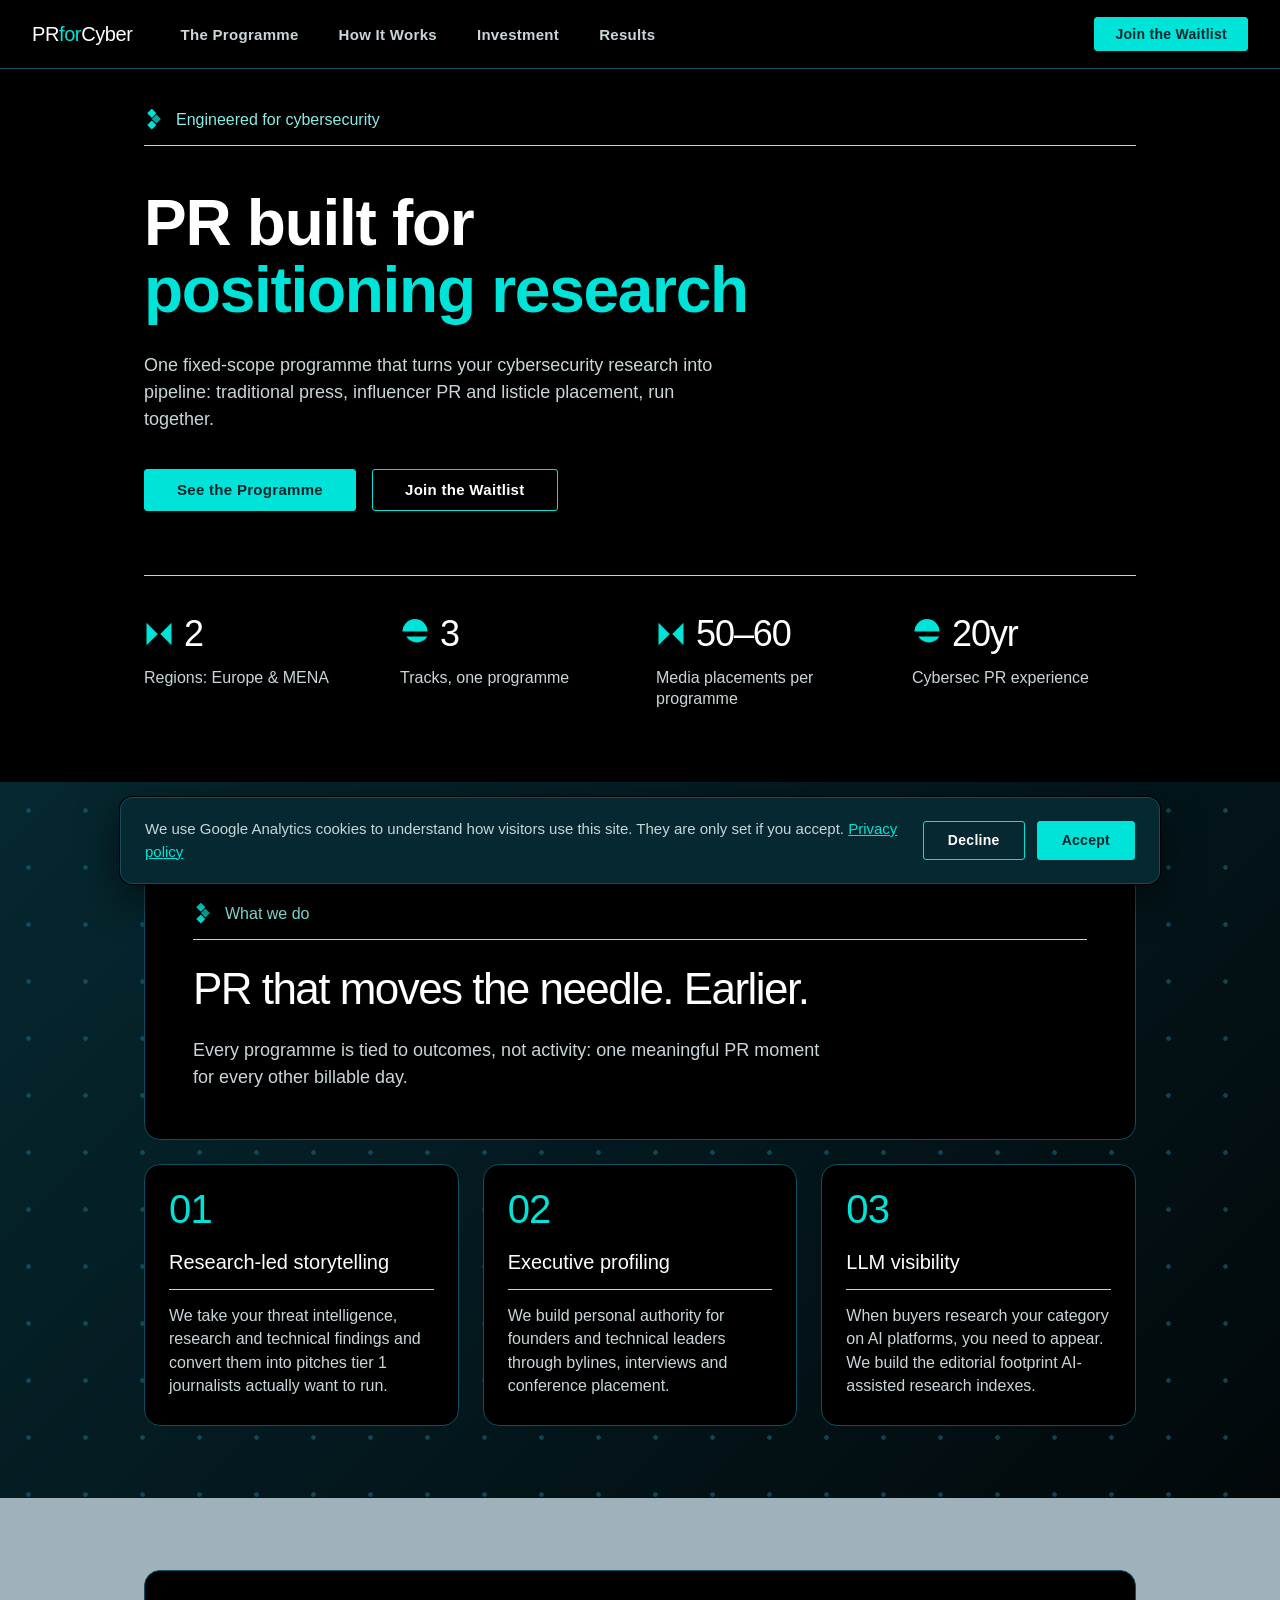
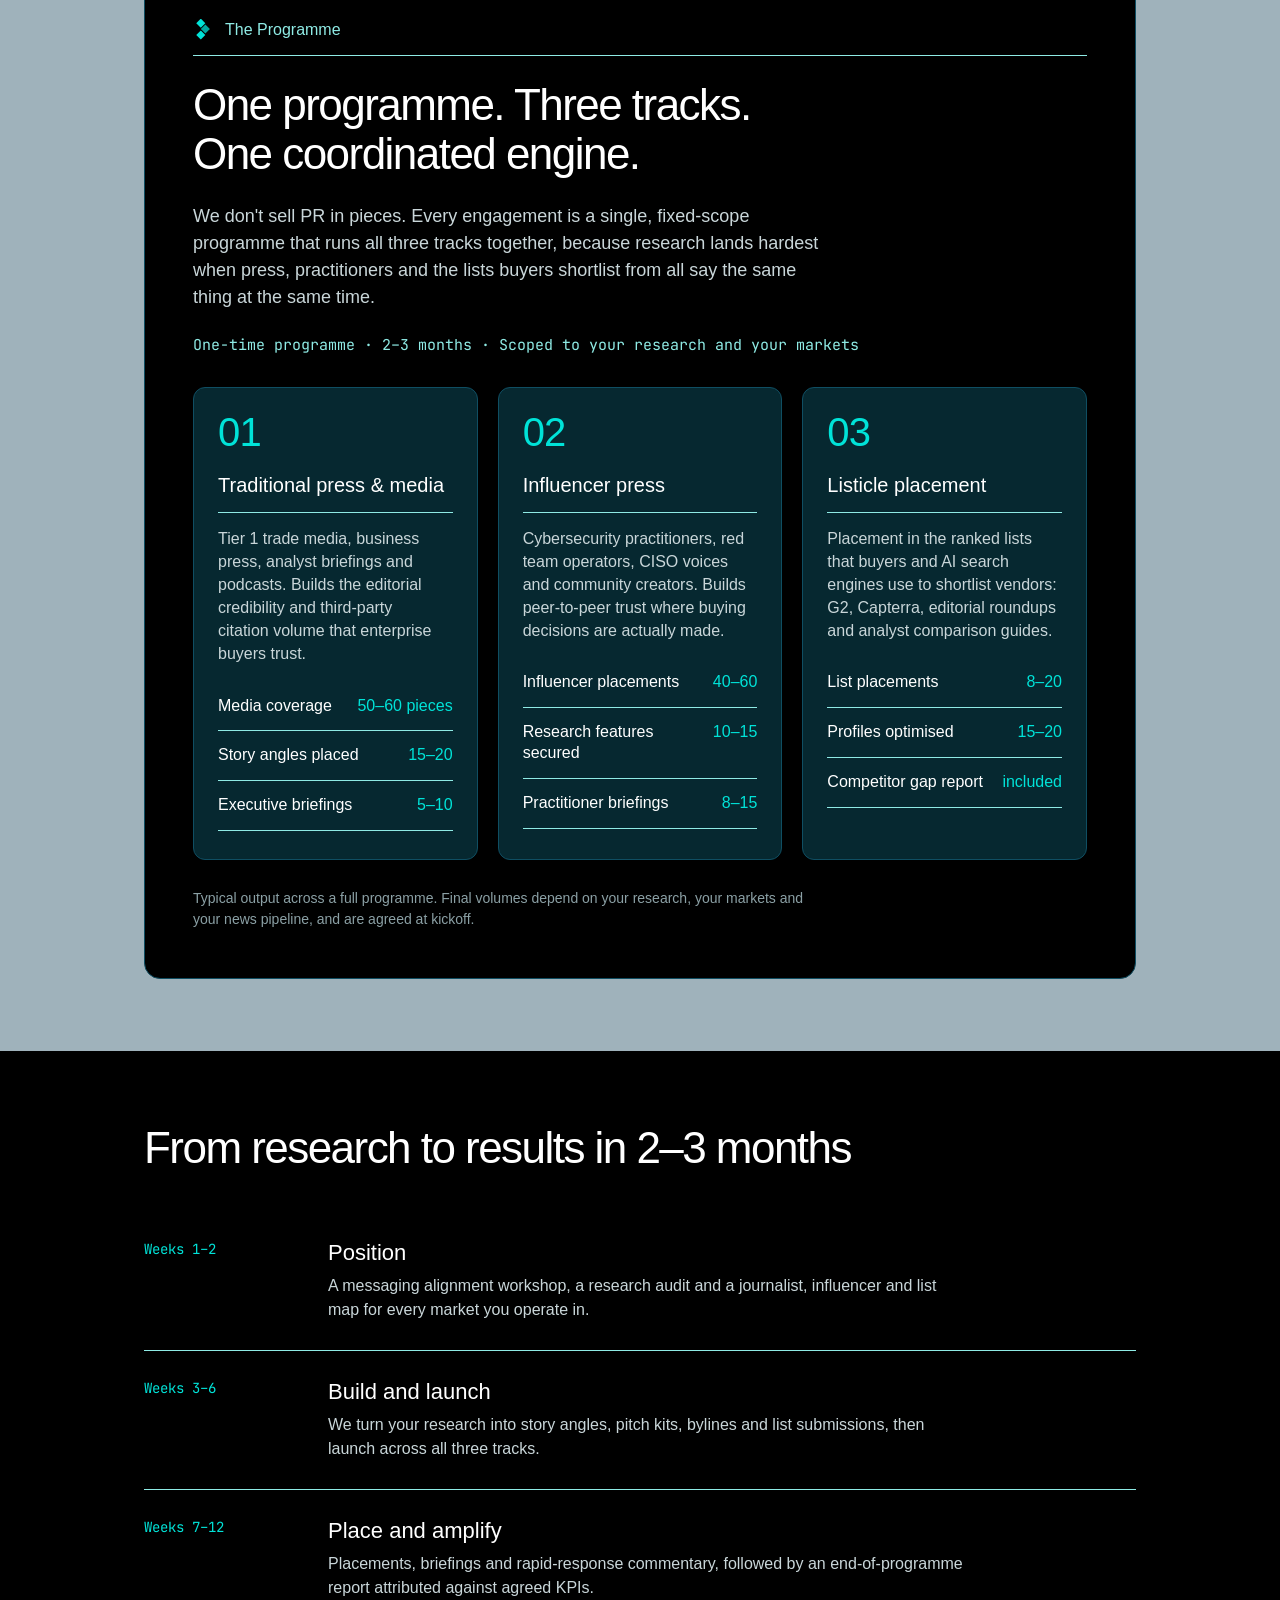
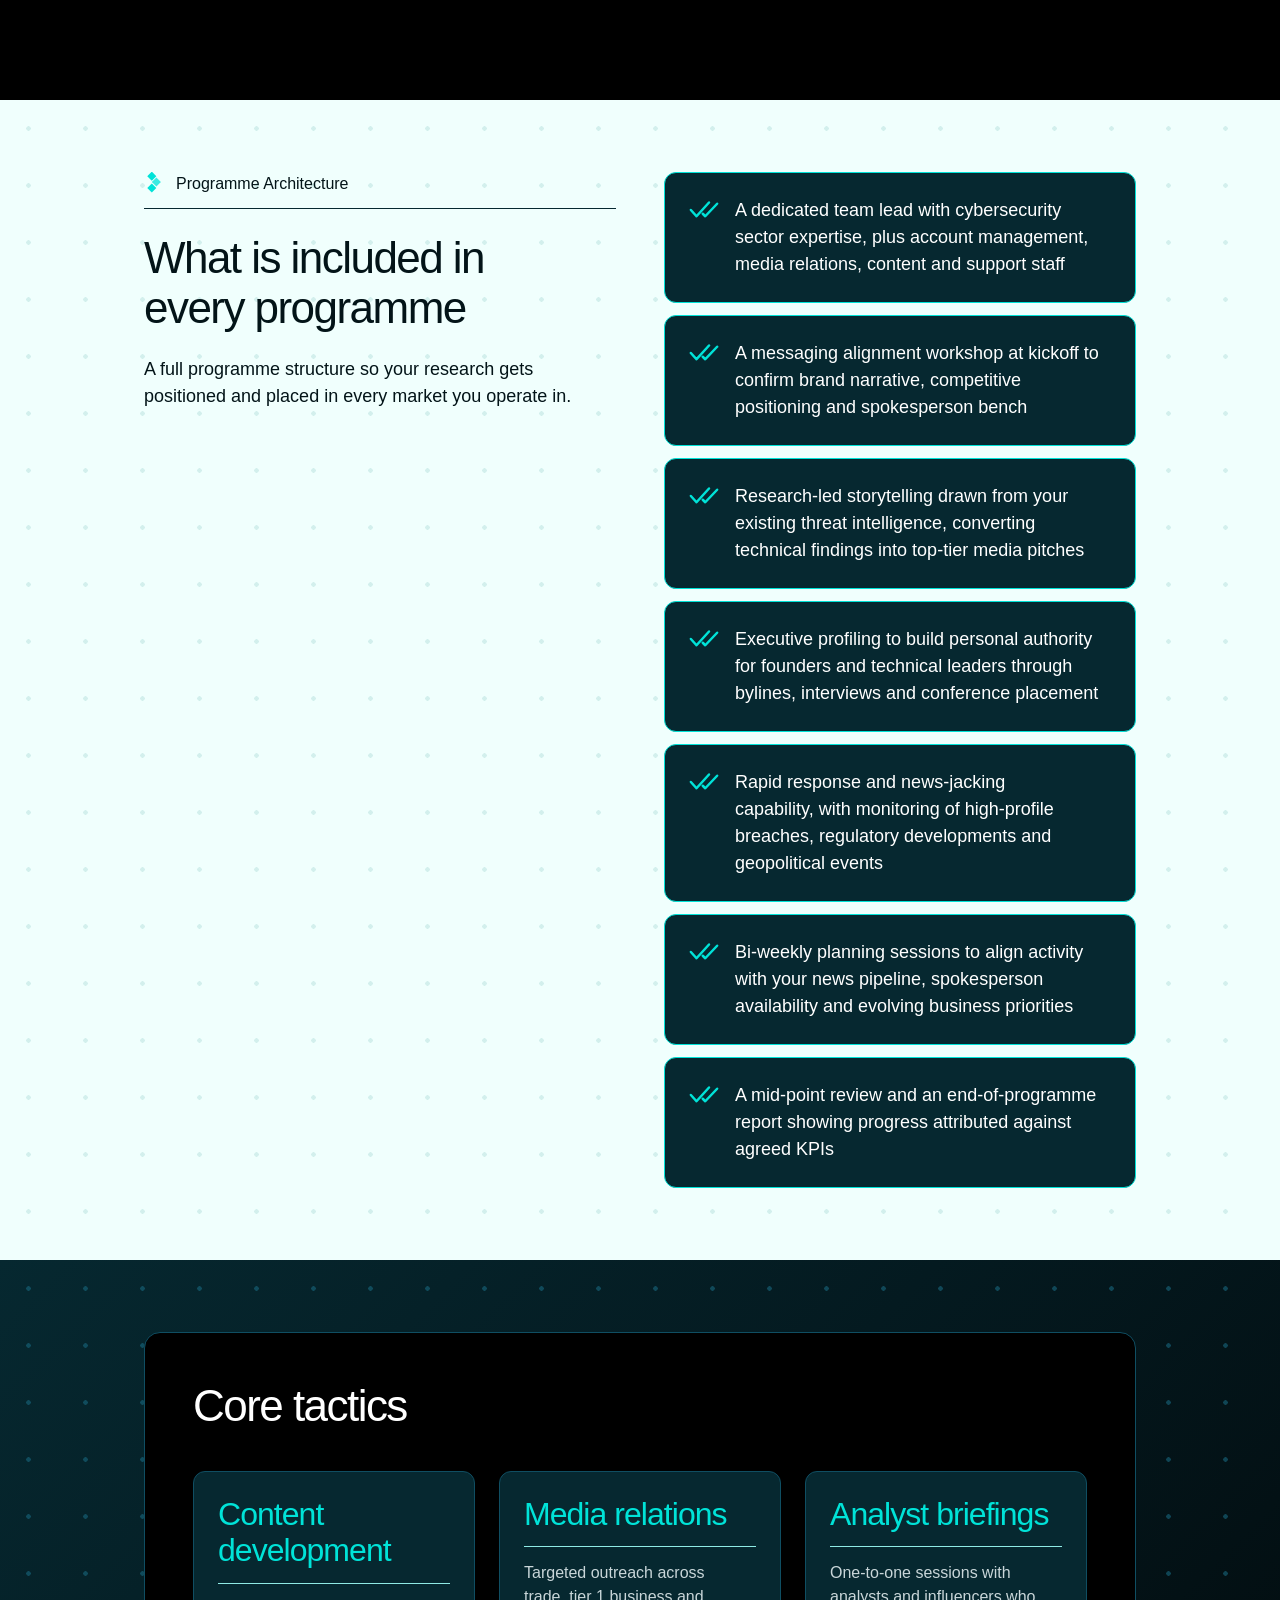
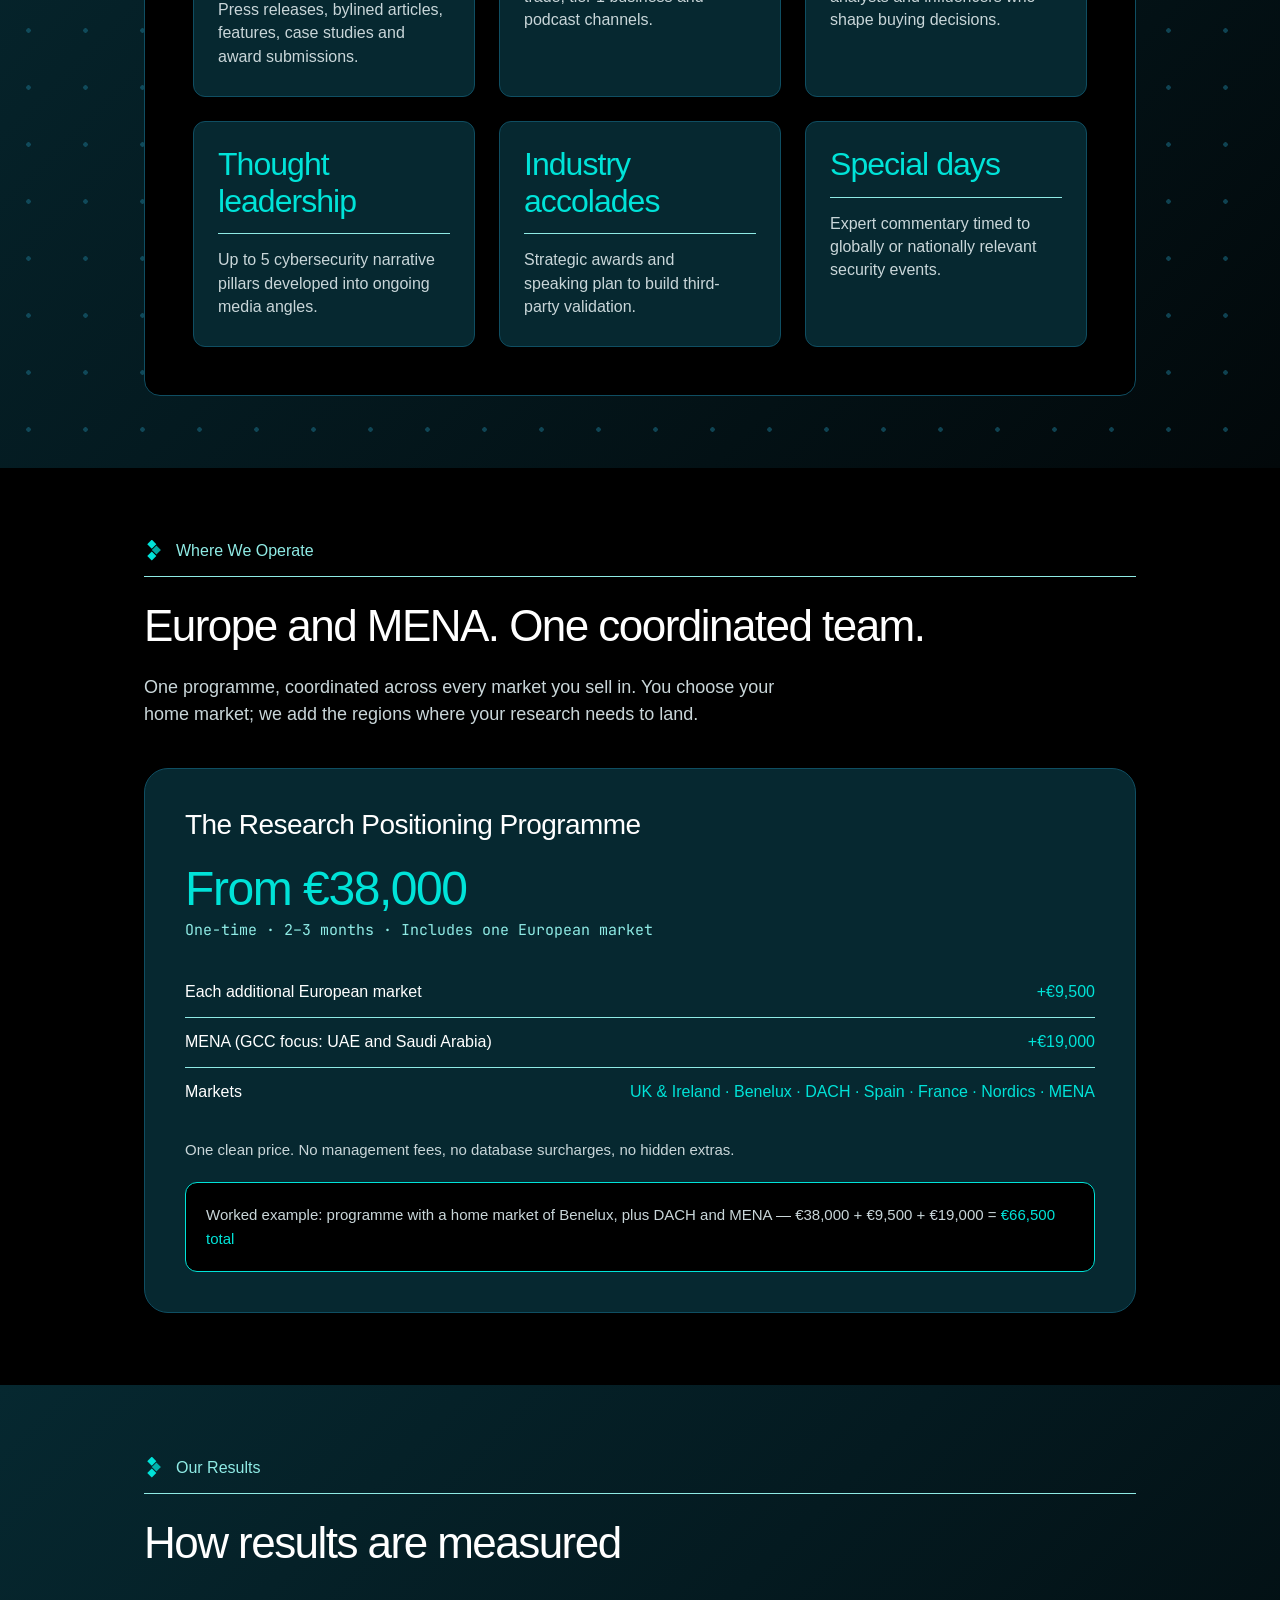
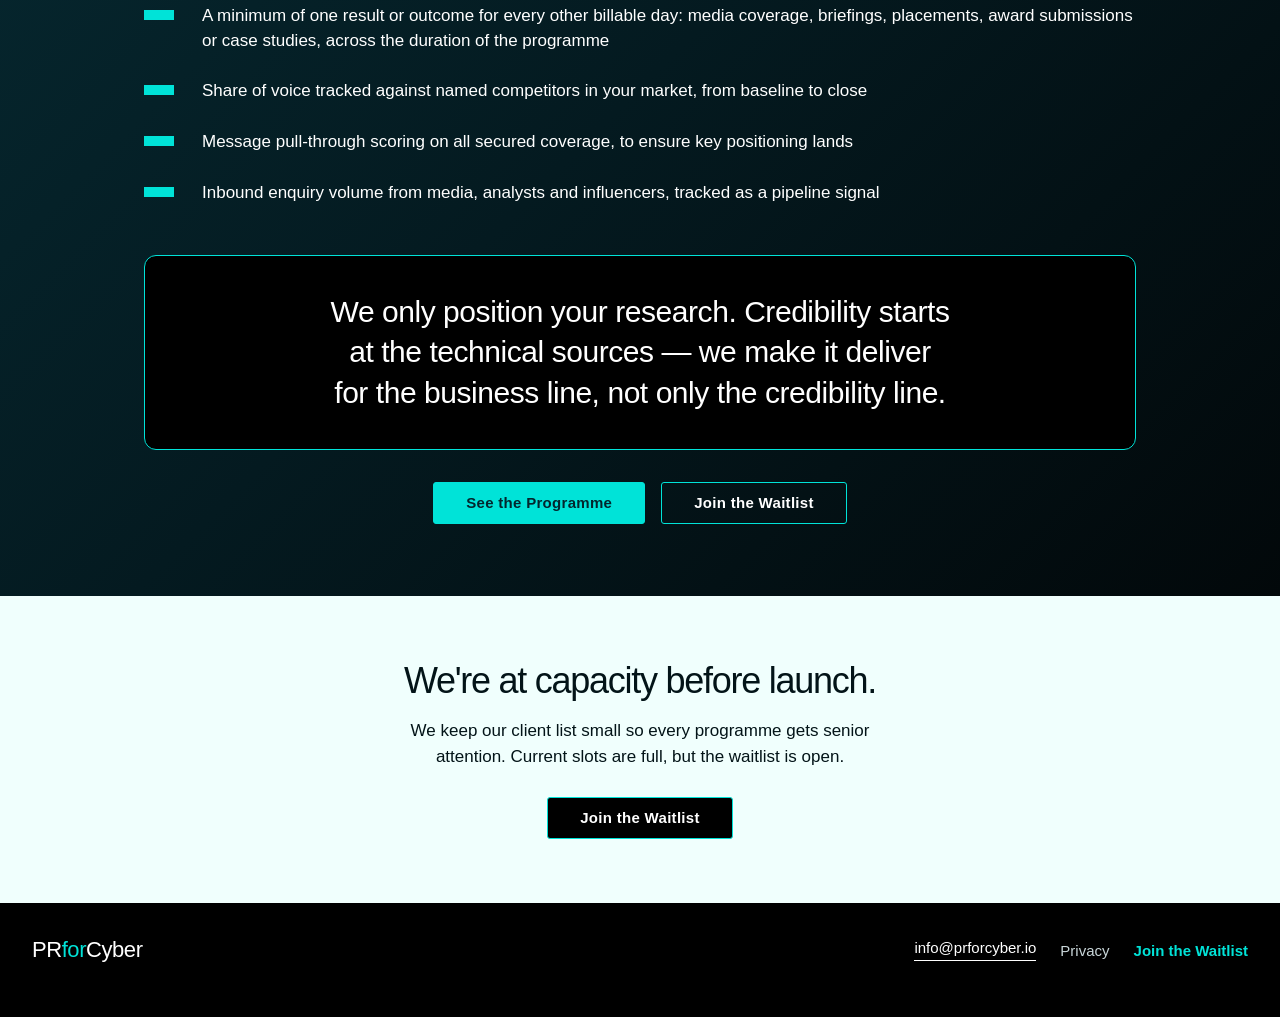
==== commit dcf4e751: "Add GA4 with consent banner, privacy page, SEO and sharing basics - Google Analytics 4 (G-C64CSBL070" ====
--- a/index.html
+++ b/index.html
@@ -5,11 +5,48 @@
   <meta name="viewport" content="width=device-width, initial-scale=1">
   <title>PRforCyber — PR built for positioning research</title>
   <meta name="description" content="One fixed-scope programme that turns your cybersecurity research into pipeline: traditional press, influencer PR and listicle placement, run together. Europe and MENA.">
+  <link rel="canonical" href="https://prforcyber.io/">
+  <!-- Open Graph / Twitter card -->
+  <meta property="og:type" content="website">
+  <meta property="og:site_name" content="PRforCyber">
+  <meta property="og:title" content="PRforCyber — PR built for positioning research">
+  <meta property="og:description" content="One fixed-scope programme that turns your cybersecurity research into pipeline: traditional press, influencer PR and listicle placement, run together. Europe and MENA.">
+  <meta property="og:url" content="https://prforcyber.io/">
+  <meta property="og:image" content="https://prforcyber.io/shared/img/og-image.png">
+  <meta property="og:image:width" content="1200">
+  <meta property="og:image:height" content="630">
+  <meta property="og:image:alt" content="PRforCyber — PR built for positioning research">
+  <meta name="twitter:card" content="summary_large_image">
+  <meta name="twitter:title" content="PRforCyber — PR built for positioning research">
+  <meta name="twitter:description" content="One fixed-scope programme that turns your cybersecurity research into pipeline: traditional press, influencer PR and listicle placement, run together. Europe and MENA.">
+  <meta name="twitter:image" content="https://prforcyber.io/shared/img/og-image.png">
   <link rel="icon" type="image/png" href="/shared/favicon.png">
+  <!-- Google Analytics 4 + cookie consent (Consent Mode v2) -->
+  <link rel="stylesheet" href="/shared/consent.css">
+  <script src="/shared/consent.js"></script>
+  <script async src="https://www.googletagmanager.com/gtag/js?id=G-C64CSBL070"></script>
   <link rel="preconnect" href="https://fonts.googleapis.com">
   <link rel="preconnect" href="https://fonts.gstatic.com" crossorigin>
   <link rel="stylesheet" href="https://fonts.googleapis.com/css2?family=JetBrains+Mono:wght@400;500;700&display=swap">
   <link rel="stylesheet" href="/shared/landing.css">
+  <script type="application/ld+json">
+  {
+    "@context": "https://schema.org",
+    "@type": "Organization",
+    "name": "PRforCyber",
+    "url": "https://prforcyber.io/",
+    "logo": "https://prforcyber.io/shared/img/logo.png",
+    "image": "https://prforcyber.io/shared/img/og-image.png",
+    "email": "info@prforcyber.io",
+    "description": "PR built for positioning cybersecurity research: one fixed-scope programme combining traditional press, influencer PR and listicle placement across Europe and MENA.",
+    "areaServed": ["Europe", "Middle East and North Africa"],
+    "contactPoint": {
+      "@type": "ContactPoint",
+      "contactType": "sales",
+      "email": "info@prforcyber.io"
+    }
+  }
+  </script>
 </head>
 <body>
 <div class="page">
@@ -276,6 +313,7 @@
     <span class="wordmark wordmark--22">PR<span>for</span>Cyber</span>
     <div class="site-footer__links">
       <a class="site-footer__email" href="mailto:info@prforcyber.io">info@prforcyber.io</a>
+      <a class="site-footer__privacy" href="/privacy/">Privacy</a>
       <a class="site-footer__cta" href="/waitlist/">Join the Waitlist</a>
     </div>
   </footer>
--- a/shared/consent.css
+++ b/shared/consent.css
@@ -0,0 +1,35 @@
+/* PRforCyber — cookie consent banner. Self-contained so it works on every page, with or without landing.css. */
+.cc-banner {
+  position: fixed; left: 16px; right: 16px; bottom: 16px; z-index: 100;
+  max-width: 1040px; margin: 0 auto; box-sizing: border-box;
+  display: flex; align-items: center; gap: 24px;
+  padding: 20px 24px;
+  background: #062830; border: 1.5px solid #0F4E62; border-radius: 12px;
+  box-shadow: 0 0 0 1px #000, 0 12px 40px rgba(0, 0, 0, 0.6);
+  font-family: "Helvetica Neue", Helvetica, Arial, sans-serif; color: #fff;
+}
+.cc-banner--flash { animation: cc-flash 900ms cubic-bezier(0.2, 0.7, 0.2, 1); }
+@keyframes cc-flash {
+  0%, 100% { border-color: #0F4E62; box-shadow: 0 0 0 1px #000, 0 12px 40px rgba(0, 0, 0, 0.6); }
+  30% { border-color: #00E3D8; box-shadow: 0 0 0 1px #00E3D8, 0 0 32px rgba(0, 227, 216, 0.45); }
+}
+.cc-banner__text { margin: 0; flex: 1; font-size: 15px; line-height: 1.5; color: #C9D6D9; }
+.cc-banner__text a { color: #00E3D8; }
+.cc-banner__text a:hover { color: #33EDE3; }
+.cc-banner__actions { display: flex; gap: 12px; flex-shrink: 0; }
+
+.cc-btn {
+  font-family: inherit; font-size: 14px; font-weight: 700; letter-spacing: 0.02em; line-height: 1.2;
+  padding: 10px 24px; border-radius: 3px; cursor: pointer;
+  transition: background 140ms cubic-bezier(0.2, 0.7, 0.2, 1);
+}
+.cc-btn--primary { background: #00E3D8; color: #03262D; border: 1.5px solid #00E3D8; }
+.cc-btn--primary:hover { background: #33EDE3; border-color: #33EDE3; }
+.cc-btn--outline { background: transparent; color: #fff; border: 1.5px solid #00E3D8; }
+.cc-btn--outline:hover { background: rgba(0, 227, 216, 0.12); }
+.cc-btn:focus-visible { outline: none; box-shadow: 0 0 0 2px #000, 0 0 0 4px #00E3D8; }
+
+@media (max-width: 767.98px) {
+  .cc-banner { flex-direction: column; align-items: stretch; gap: 16px; padding: 18px 20px; }
+  .cc-banner__actions .cc-btn { flex: 1; }
+}
--- a/shared/landing.css
+++ b/shared/landing.css
@@ -306,6 +306,8 @@
 .site-footer__links { display: flex; gap: 24px; align-items: center; font-size: 15px; }
 .site-footer__email { color: var(--text-primary); text-decoration: none; border-bottom: 1.5px solid var(--white); padding-bottom: 4px; }
 .site-footer__cta { color: var(--cyan-500); text-decoration: none; font-weight: 700; }
+.site-footer__privacy { color: var(--grey-200); text-decoration: none; }
+.site-footer__privacy:hover { color: var(--white); }
 
 /* ---------- Waitlist page ---------- */
 .wl-nav { display: flex; align-items: center; justify-content: space-between; height: 68px; padding: 0 32px; border-bottom: 1px solid var(--teal-700); }
@@ -335,6 +337,22 @@
 .wl-footer { display: flex; align-items: center; gap: 24px; padding: 24px 32px 48px; border-top: 1px solid var(--teal-700); }
 .wl-footer a { color: var(--grey-200); font-size: 14px; text-decoration: none; }
 
+/* ---------- Privacy page ---------- */
+.legal { margin-top: 40px; font-size: 16px; line-height: 1.6; color: var(--text-secondary); }
+.legal h2 { margin: 40px 0 12px; font-size: 22px; font-weight: 400; line-height: 1.3; letter-spacing: -0.01em; color: var(--text-primary); }
+.legal h2:first-child { margin-top: 0; }
+.legal p { margin: 0 0 12px; }
+.legal ul { margin: 0 0 12px; padding-left: 20px; }
+.legal li { margin-bottom: 6px; }
+.legal strong { color: var(--text-primary); }
+.legal code { font-family: var(--font-mono); font-size: 14px; color: var(--cyan-300); }
+
+/* ---------- 404 page ---------- */
+.nf { display: flex; flex-direction: column; }
+.nf__main { flex: 1; }
+.nf__accent { color: var(--cyan-500); }
+.nf__ctas { display: flex; flex-wrap: wrap; gap: 16px; margin-top: 36px; }
+
 /* ---------- Mobile nav (hidden on desktop) ---------- */
 .nav__burger { display: none; }
 .nav__menu { display: none; }
@@ -390,4 +408,5 @@
   .wl-main { padding: 40px 0 56px; }
   .wl-title { font-size: 32px; }
   .wl-footer { padding: 24px 20px 48px; flex-wrap: wrap; }
-}
+  .nf__ctas { flex-direction: column; gap: 12px; }
+}
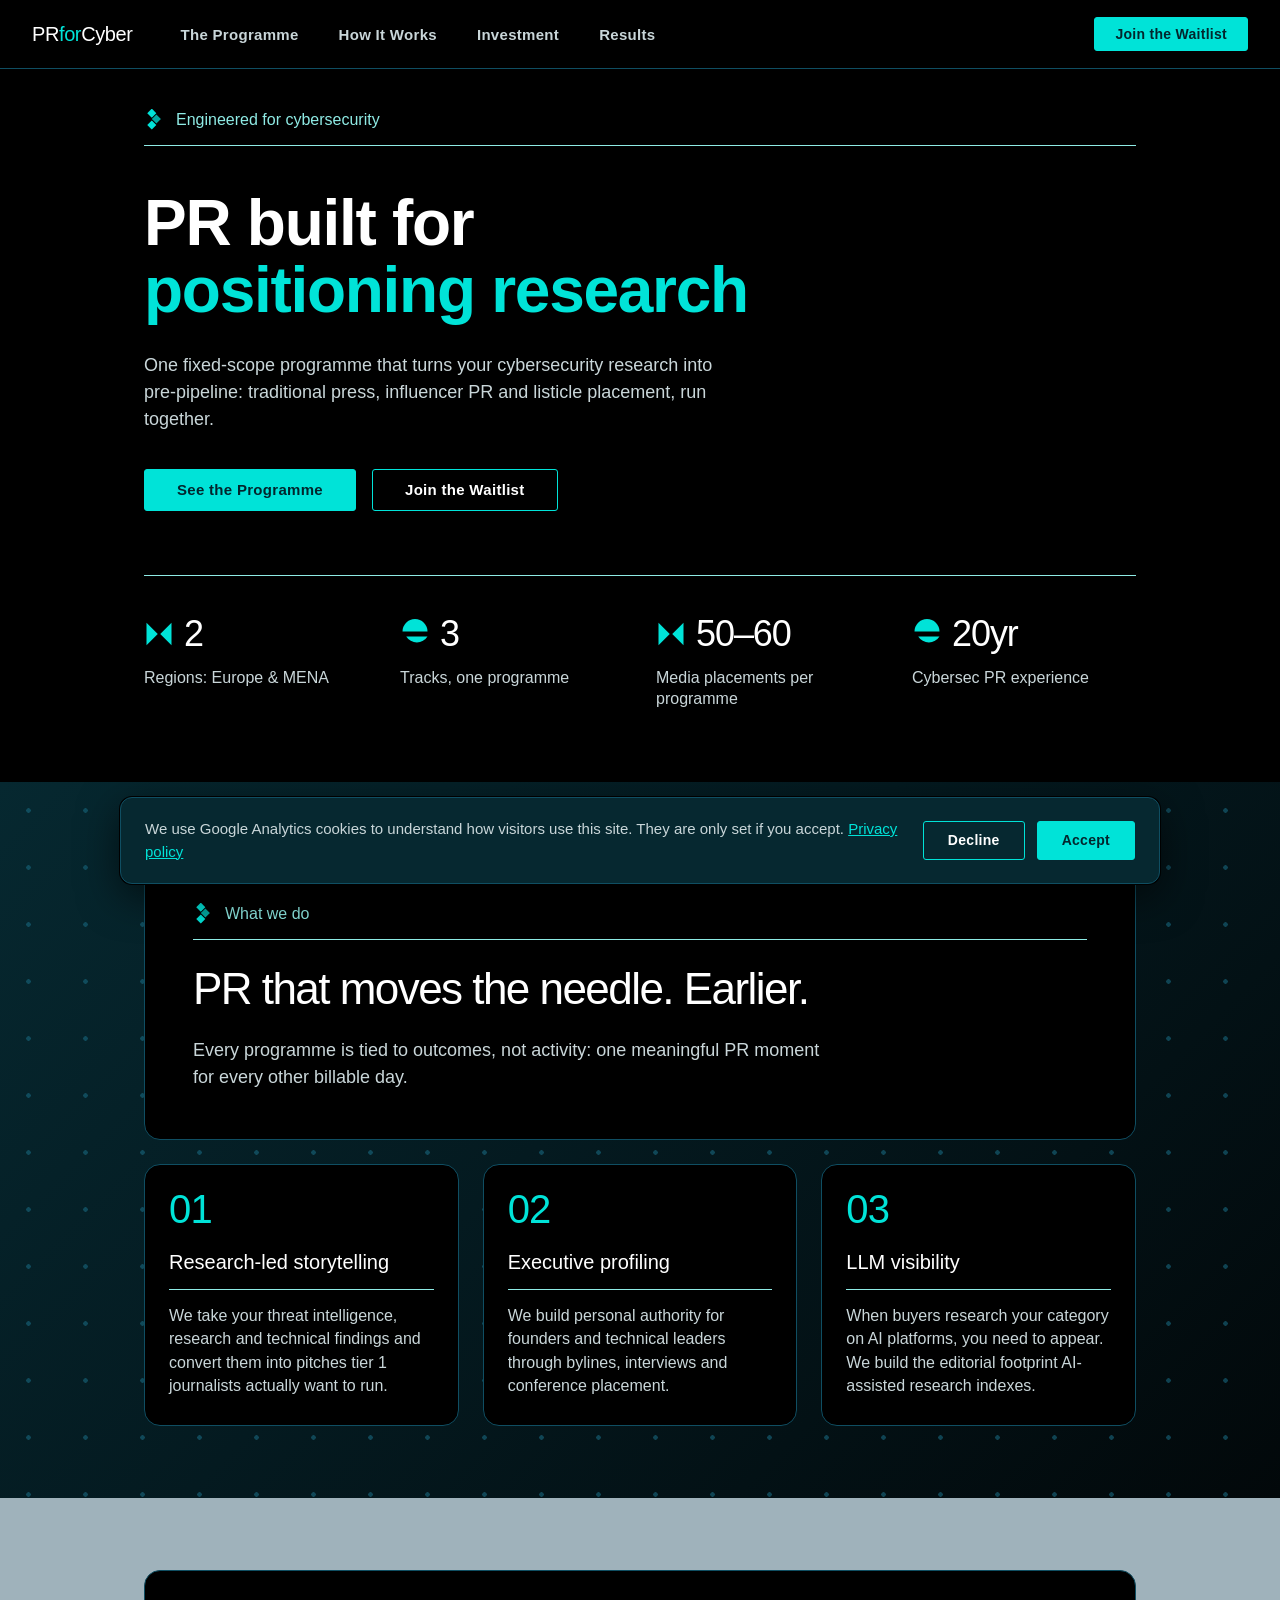
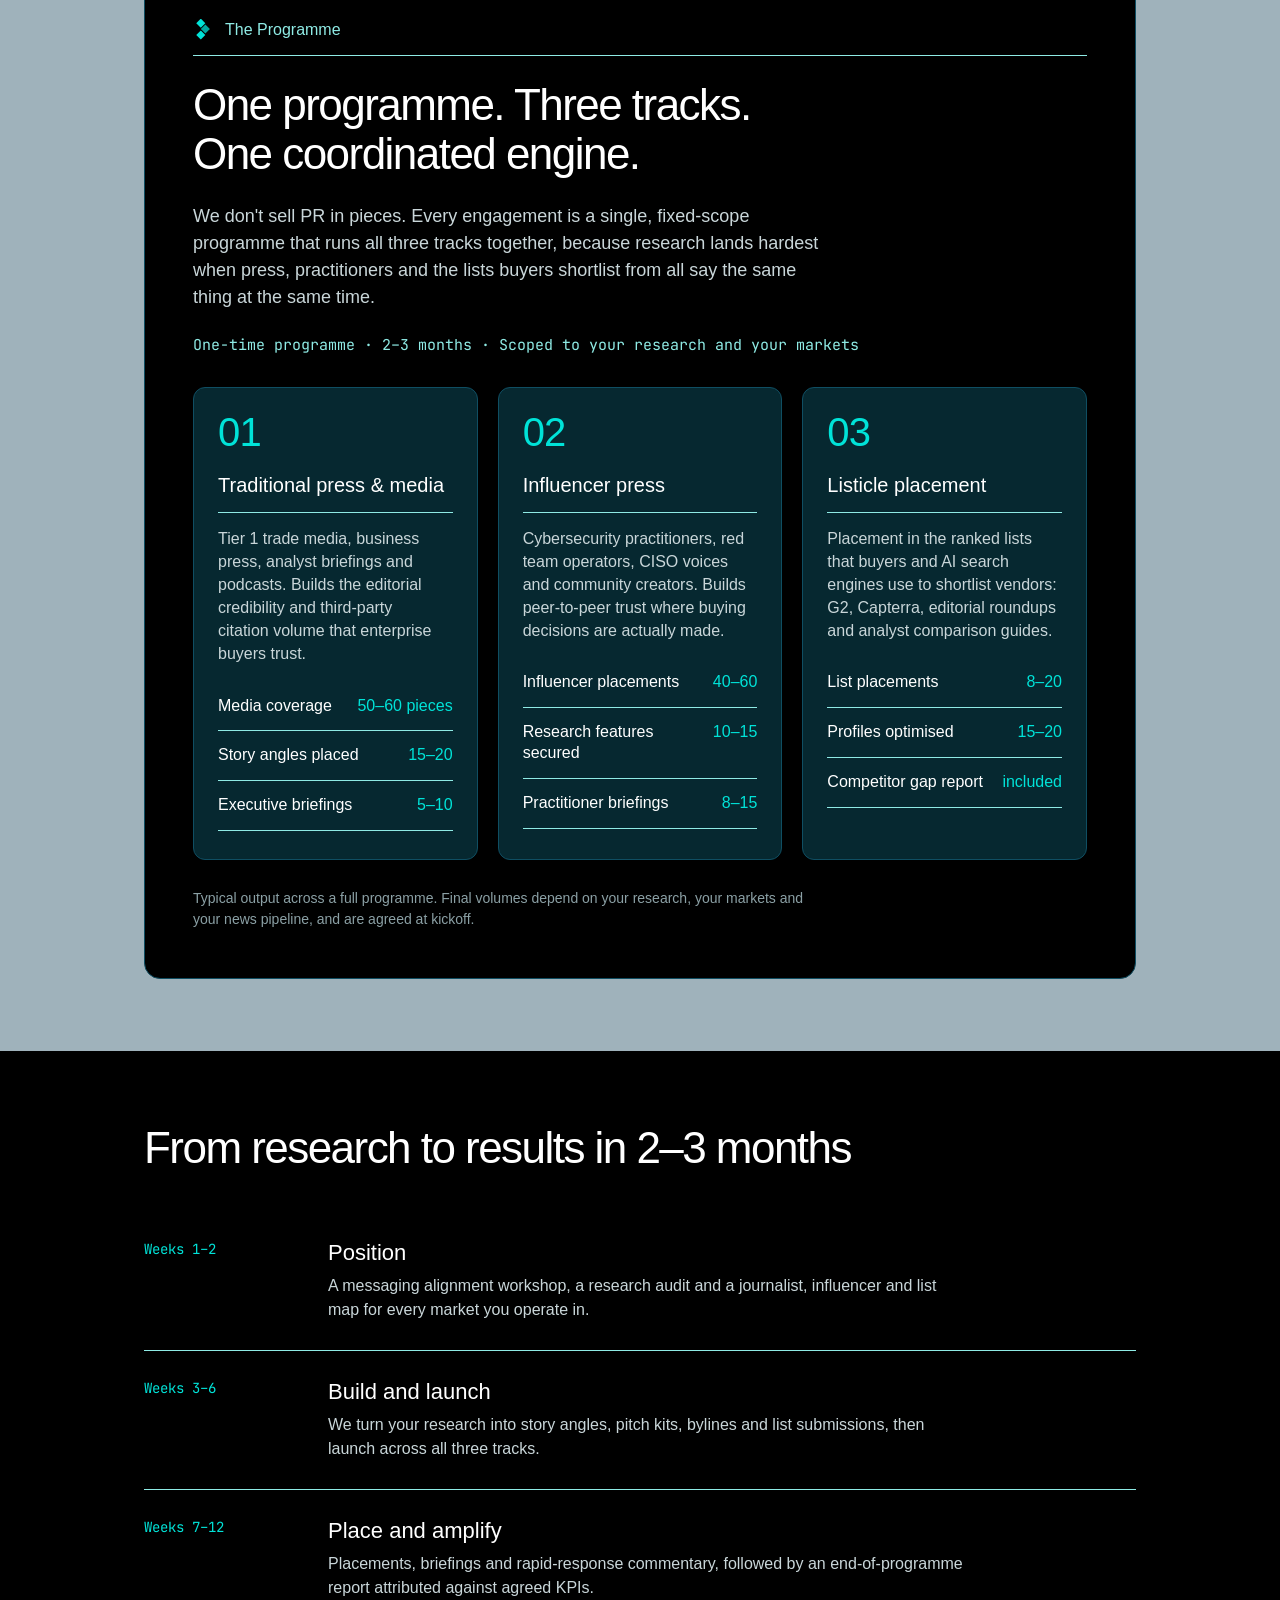
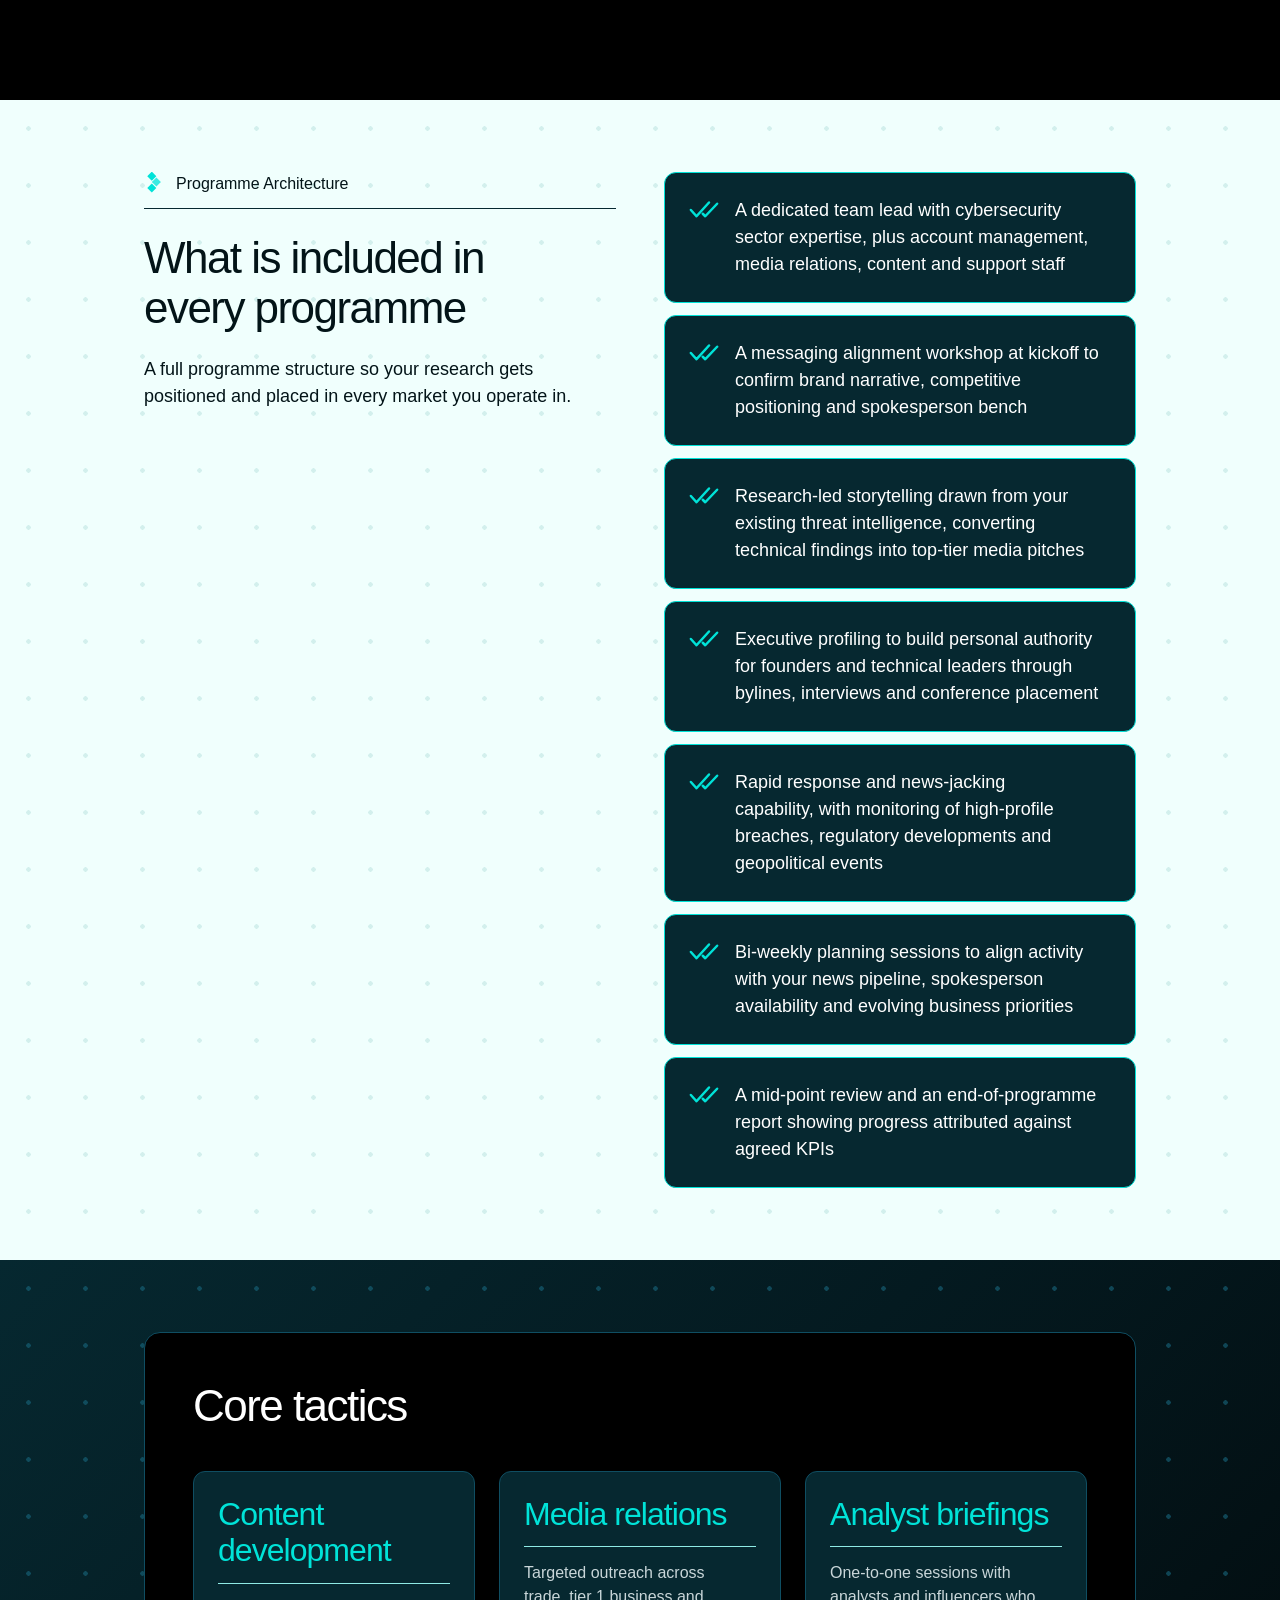
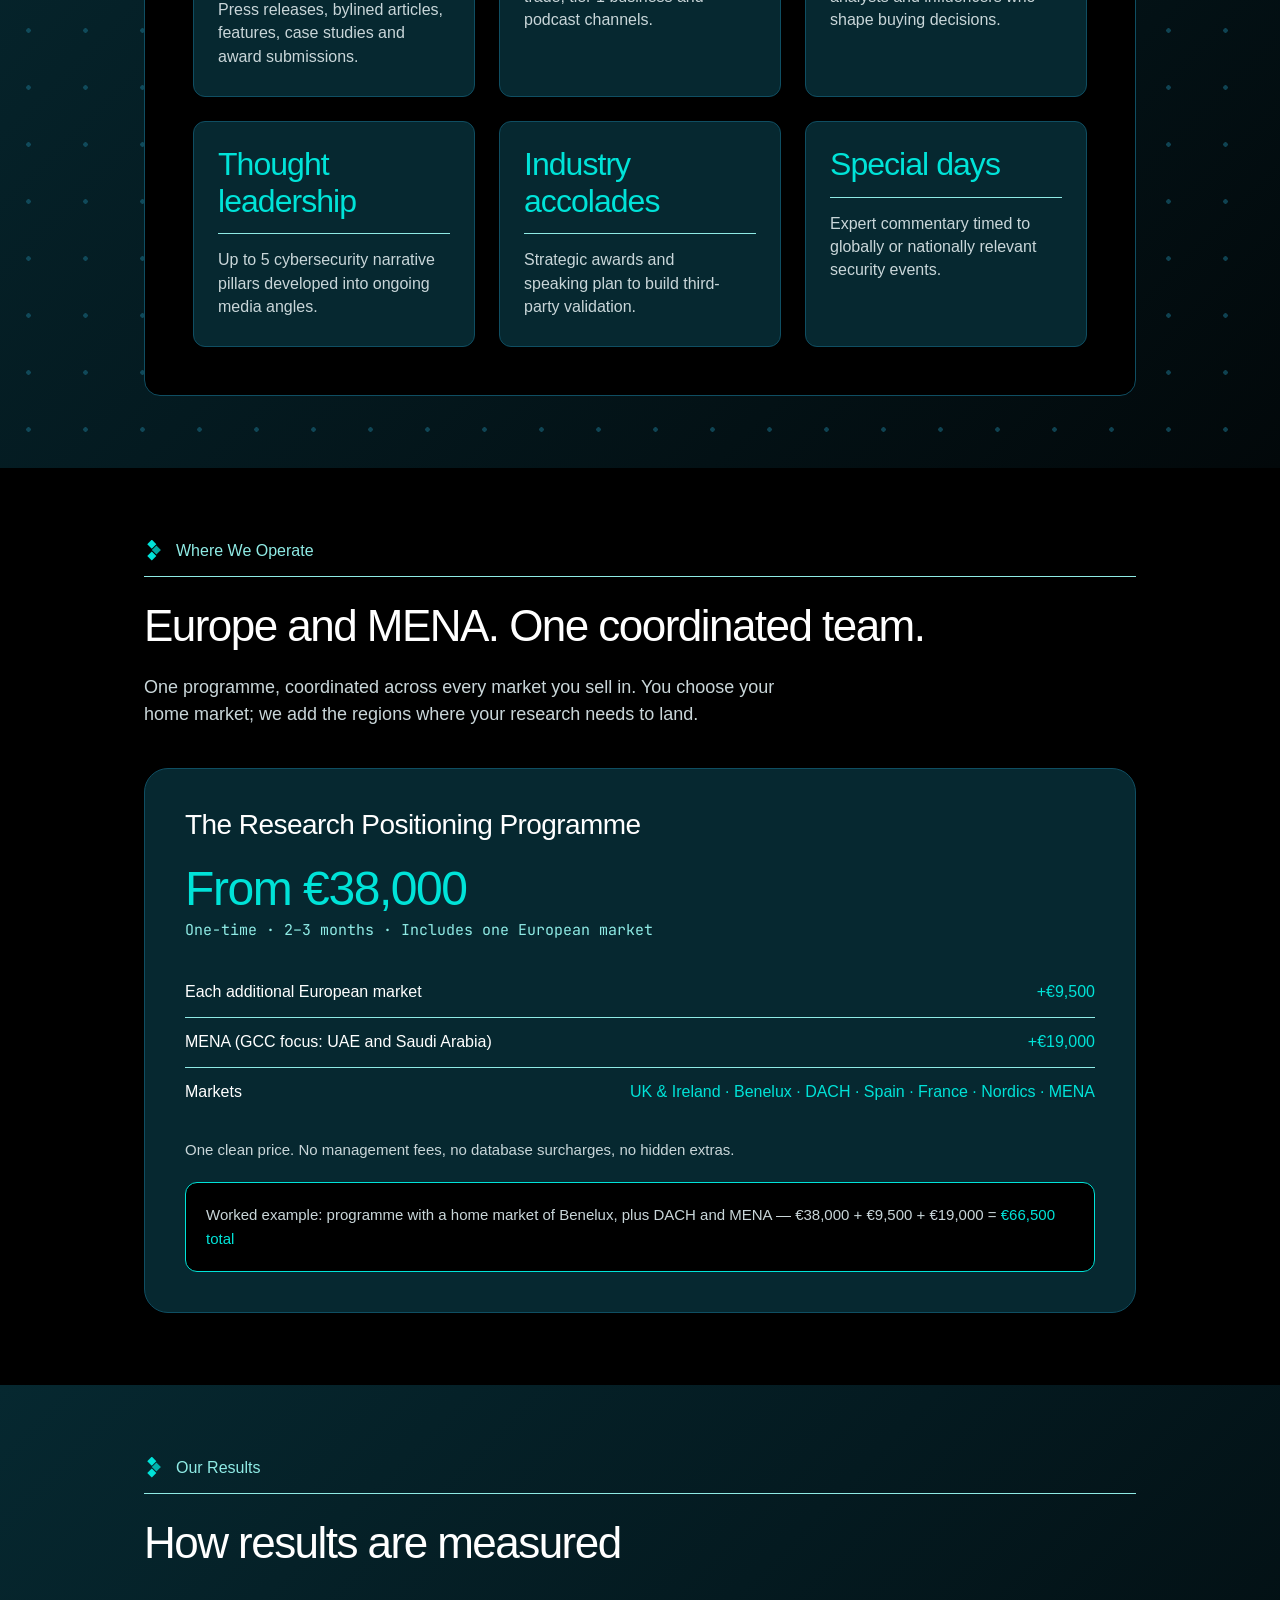
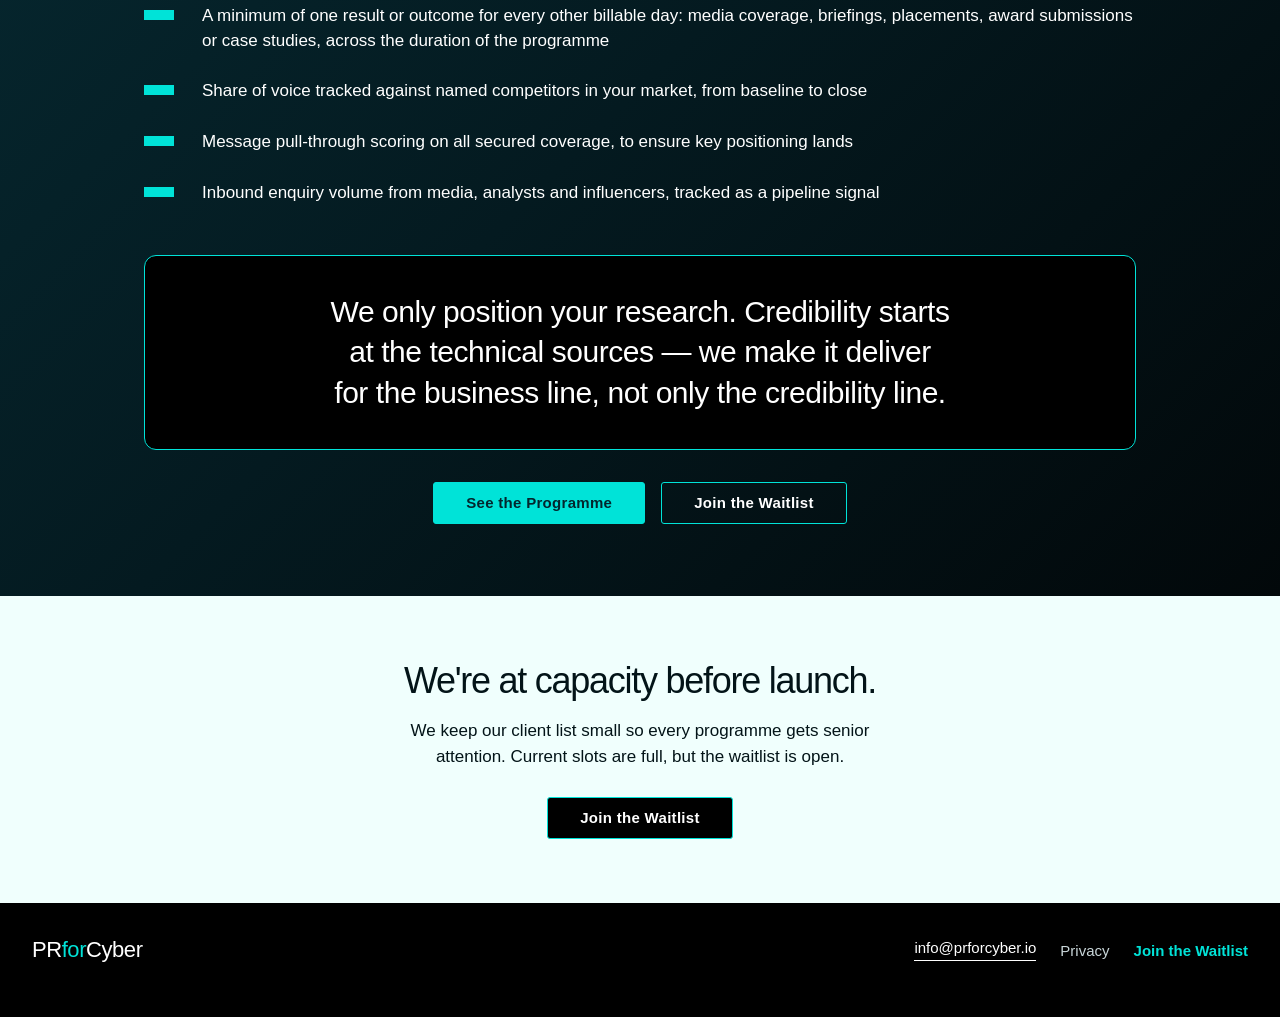
==== commit 8ffe6e14: "Change hero copy: research into pre-pipeline Co-Authored-By: Claude Opus 5.5 <noreply@anthropic.com>" ====
--- a/index.html
+++ b/index.html
@@ -4,13 +4,13 @@
   <meta charset="utf-8">
   <meta name="viewport" content="width=device-width, initial-scale=1">
   <title>PRforCyber — PR built for positioning research</title>
-  <meta name="description" content="One fixed-scope programme that turns your cybersecurity research into pipeline: traditional press, influencer PR and listicle placement, run together. Europe and MENA.">
+  <meta name="description" content="One fixed-scope programme that turns your cybersecurity research into pre-pipeline: traditional press, influencer PR and listicle placement, run together. Europe and MENA.">
   <link rel="canonical" href="https://prforcyber.io/">
   <!-- Open Graph / Twitter card -->
   <meta property="og:type" content="website">
   <meta property="og:site_name" content="PRforCyber">
   <meta property="og:title" content="PRforCyber — PR built for positioning research">
-  <meta property="og:description" content="One fixed-scope programme that turns your cybersecurity research into pipeline: traditional press, influencer PR and listicle placement, run together. Europe and MENA.">
+  <meta property="og:description" content="One fixed-scope programme that turns your cybersecurity research into pre-pipeline: traditional press, influencer PR and listicle placement, run together. Europe and MENA.">
   <meta property="og:url" content="https://prforcyber.io/">
   <meta property="og:image" content="https://prforcyber.io/shared/img/og-image.png">
   <meta property="og:image:width" content="1200">
@@ -18,7 +18,7 @@
   <meta property="og:image:alt" content="PRforCyber — PR built for positioning research">
   <meta name="twitter:card" content="summary_large_image">
   <meta name="twitter:title" content="PRforCyber — PR built for positioning research">
-  <meta name="twitter:description" content="One fixed-scope programme that turns your cybersecurity research into pipeline: traditional press, influencer PR and listicle placement, run together. Europe and MENA.">
+  <meta name="twitter:description" content="One fixed-scope programme that turns your cybersecurity research into pre-pipeline: traditional press, influencer PR and listicle placement, run together. Europe and MENA.">
   <meta name="twitter:image" content="https://prforcyber.io/shared/img/og-image.png">
   <link rel="icon" type="image/png" href="/shared/favicon.png">
   <!-- Google Analytics 4 + cookie consent (Consent Mode v2) -->
@@ -79,7 +79,7 @@
       <span>Engineered for cybersecurity</span>
     </div>
     <h1 class="hero__title">PR built for<br><span>positioning research</span></h1>
-    <p class="hero__lede">One fixed-scope programme that turns your cybersecurity research into pipeline: traditional press, influencer PR and listicle placement, run together.</p>
+    <p class="hero__lede">One fixed-scope programme that turns your cybersecurity research into pre-pipeline: traditional press, influencer PR and listicle placement, run together.</p>
     <div class="hero__ctas">
       <a class="btn btn--primary" href="#programme">See the Programme</a>
       <a class="btn btn--outline" href="/waitlist/">Join the Waitlist</a>
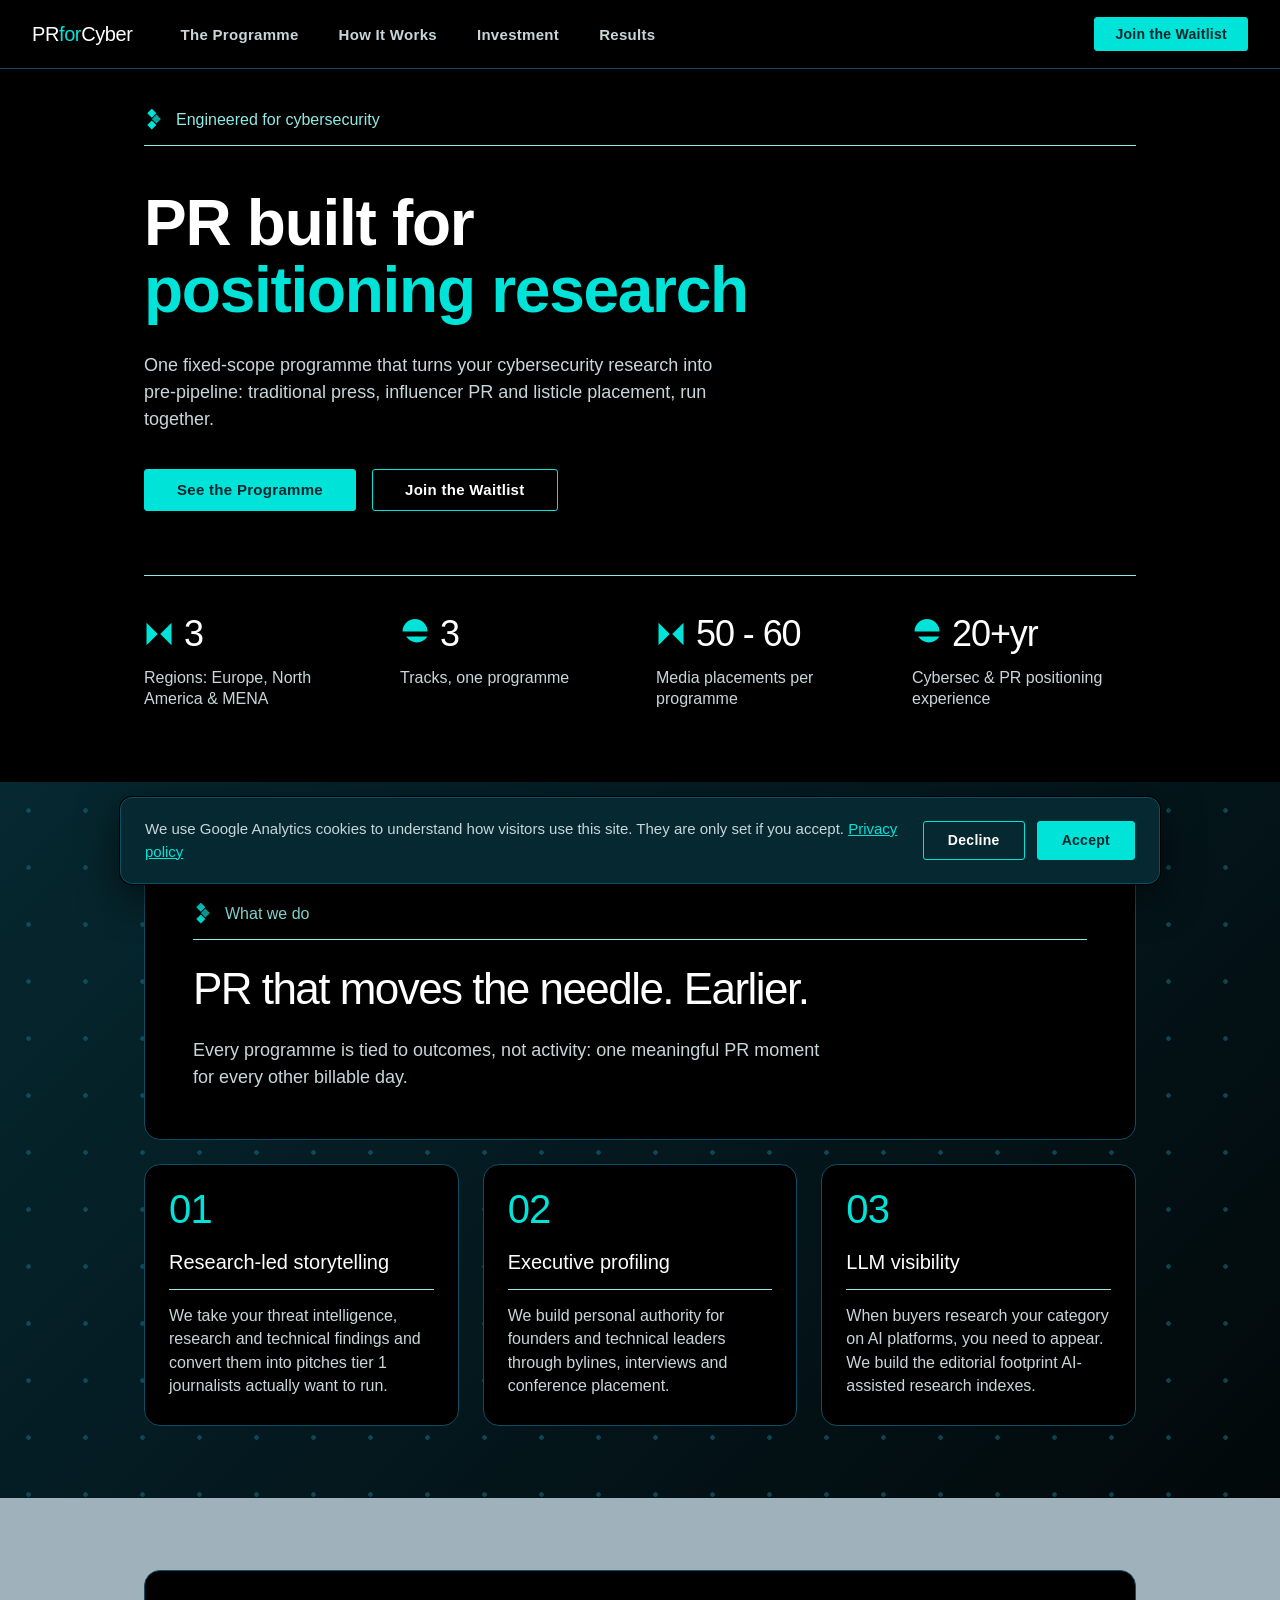
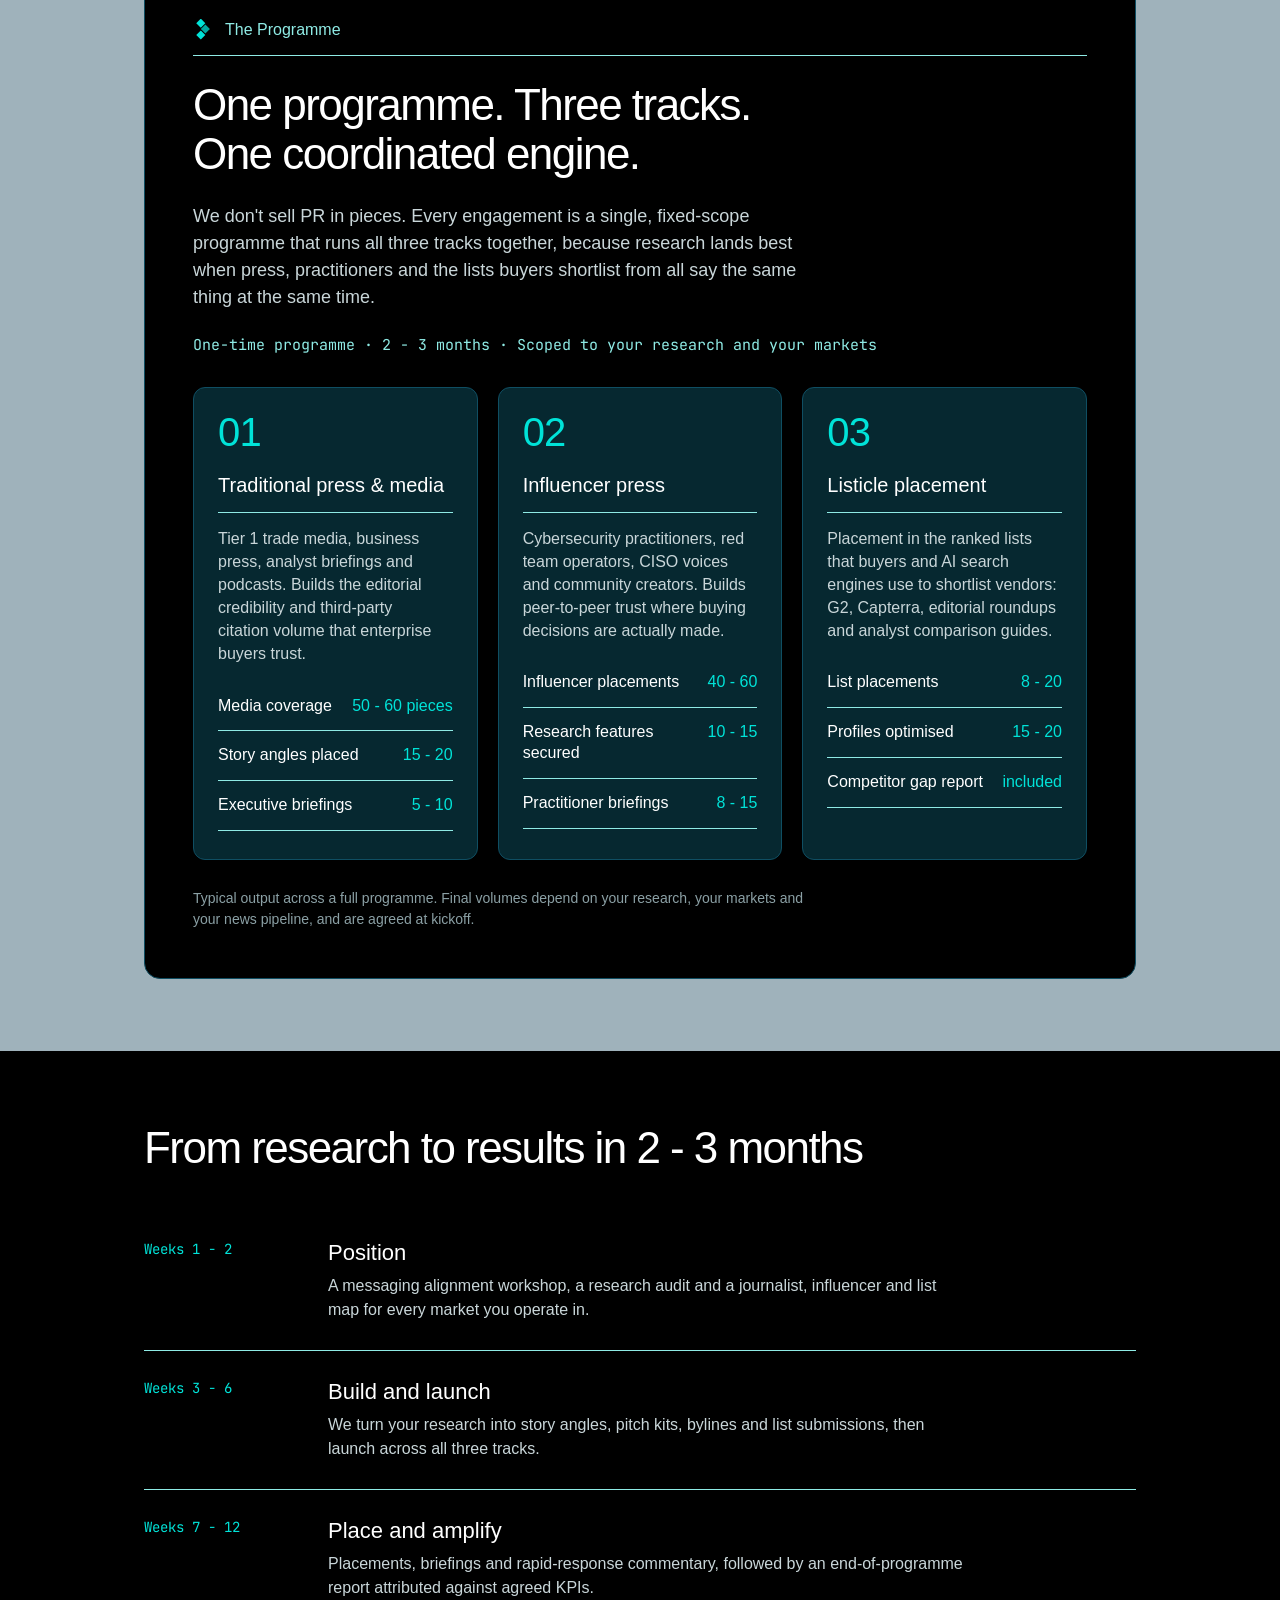
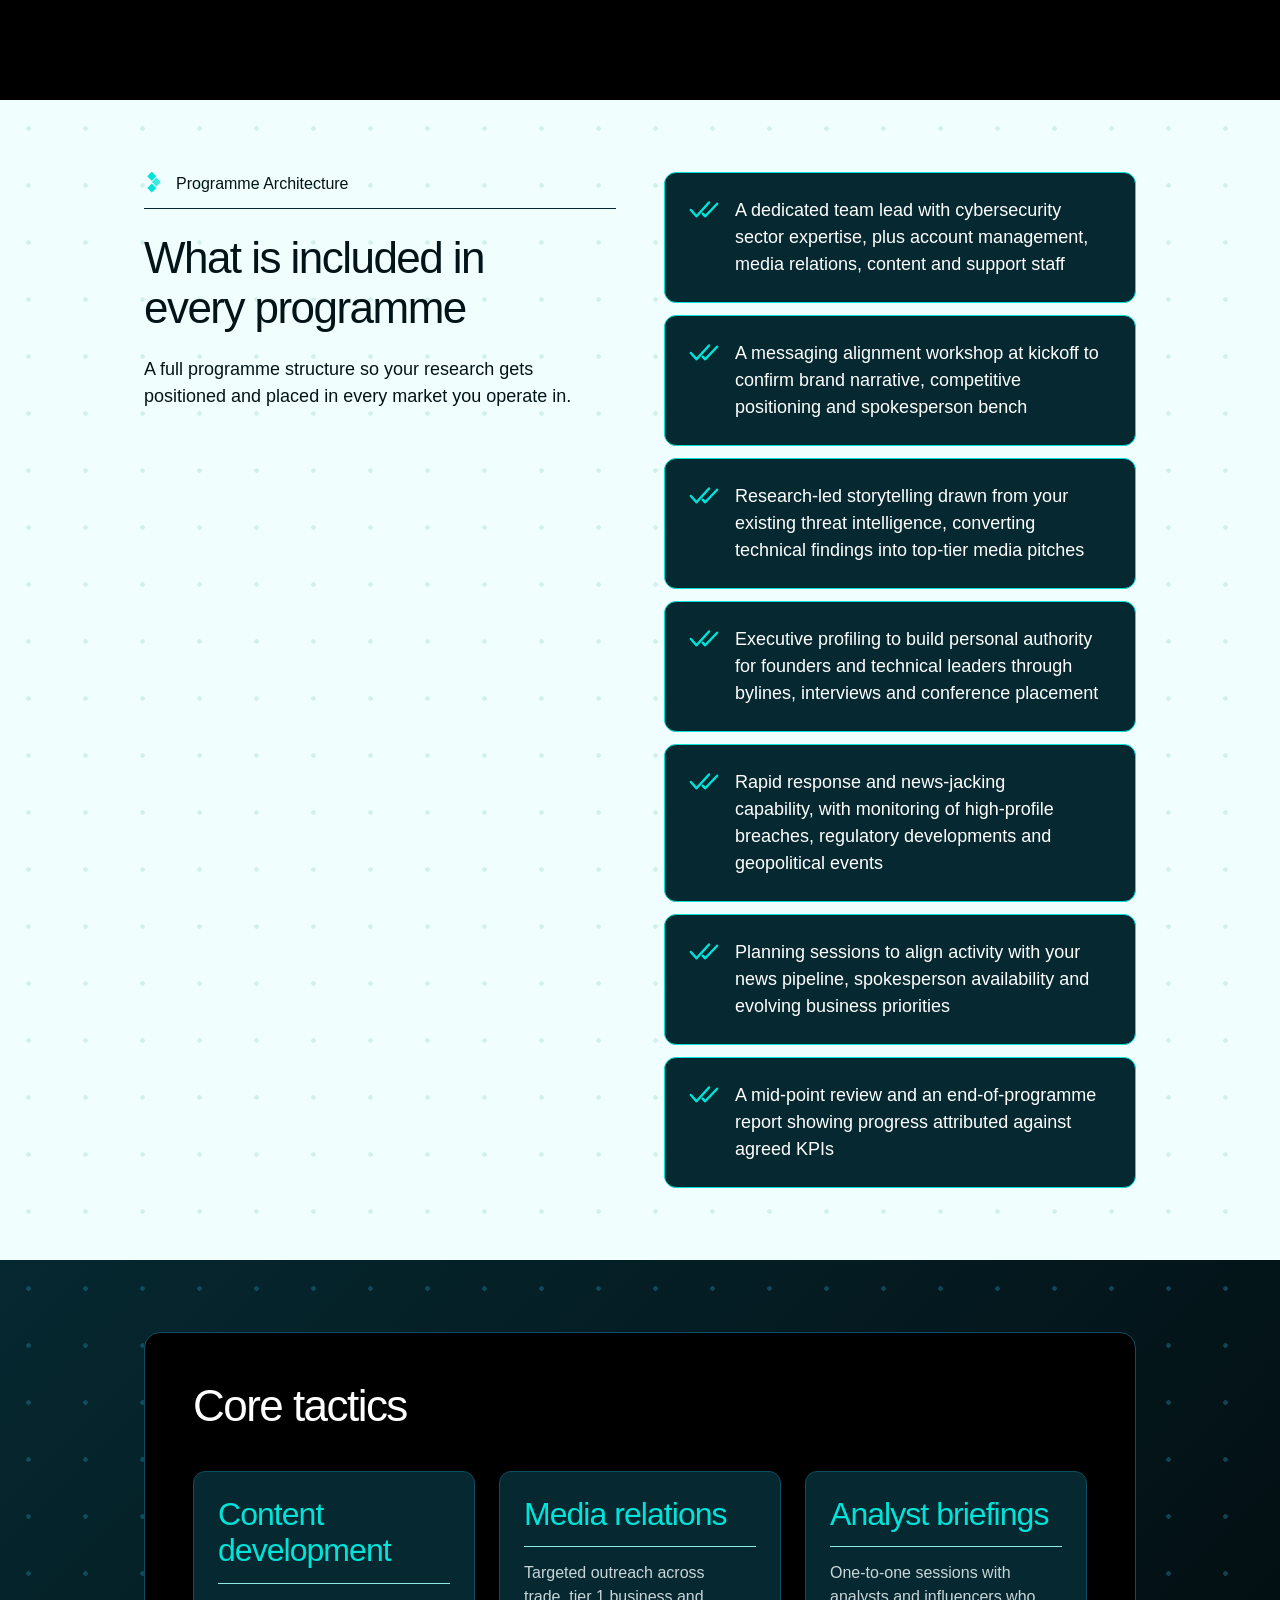
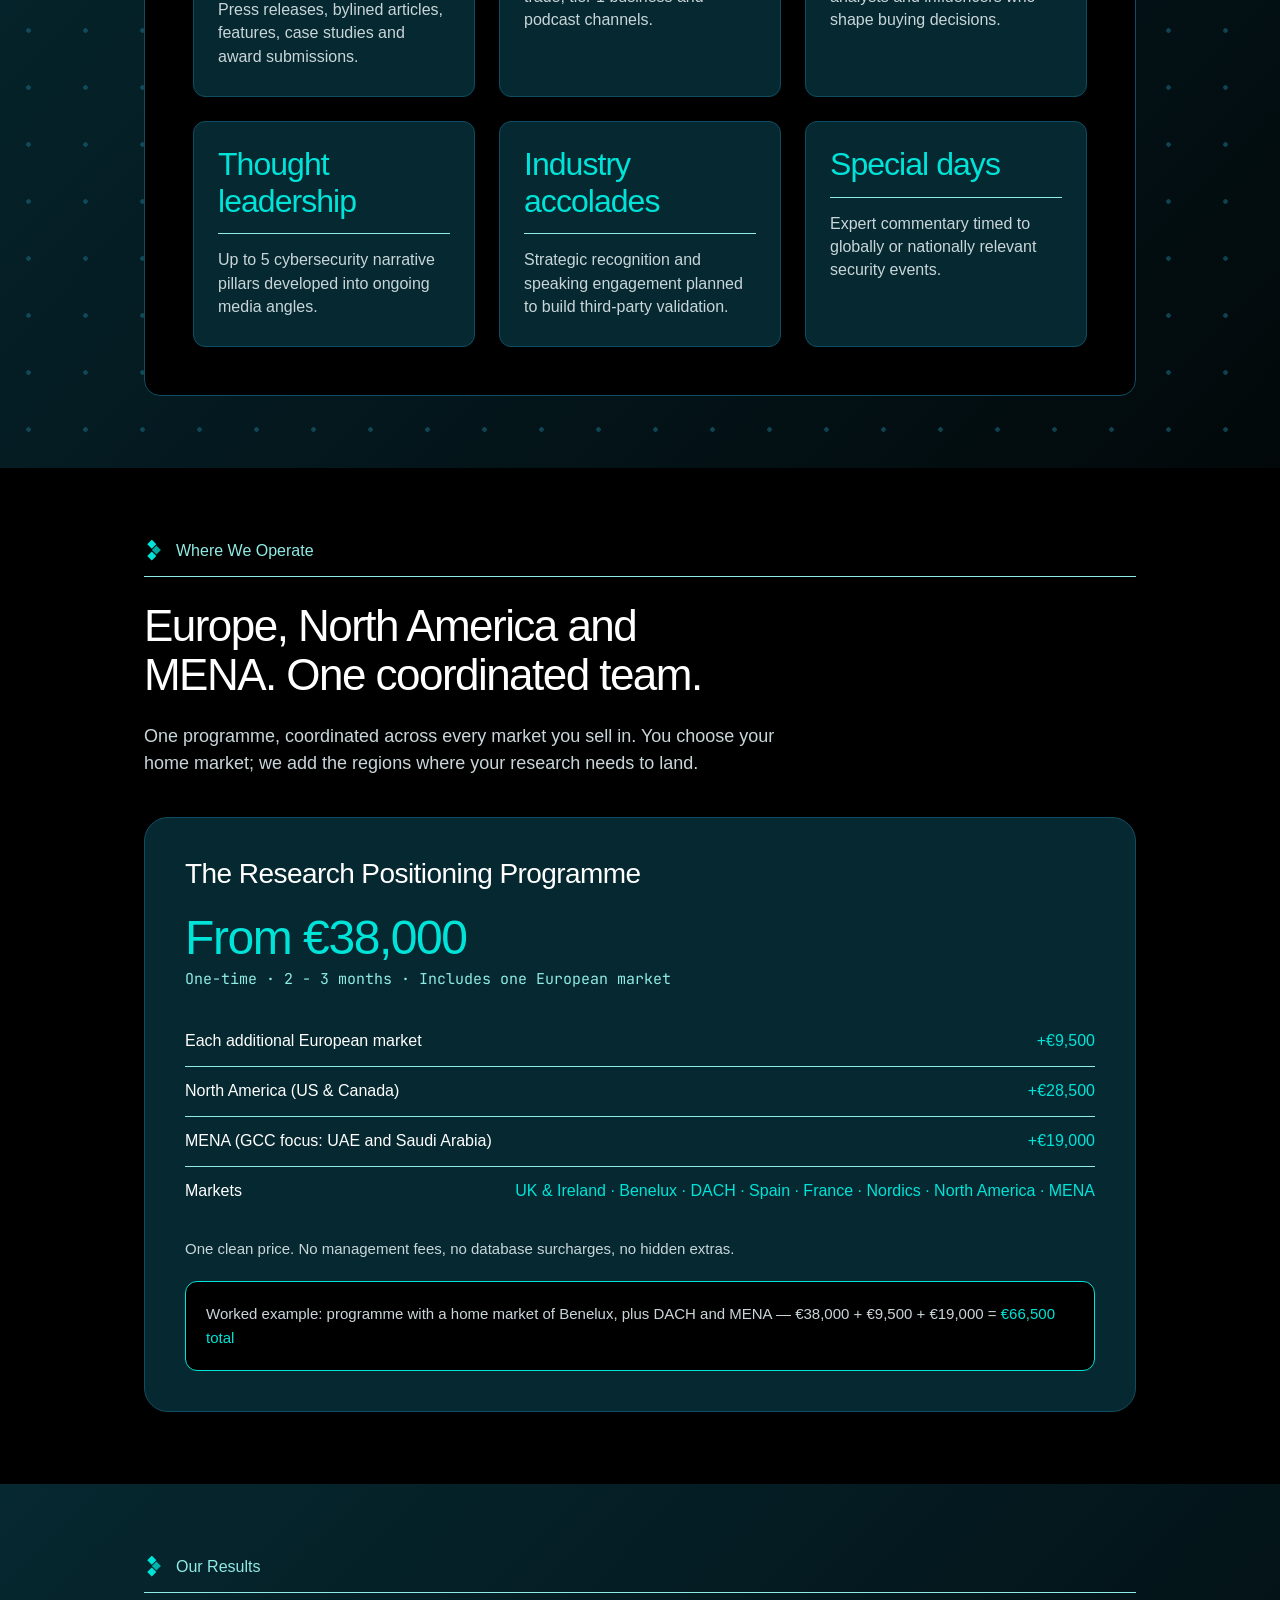
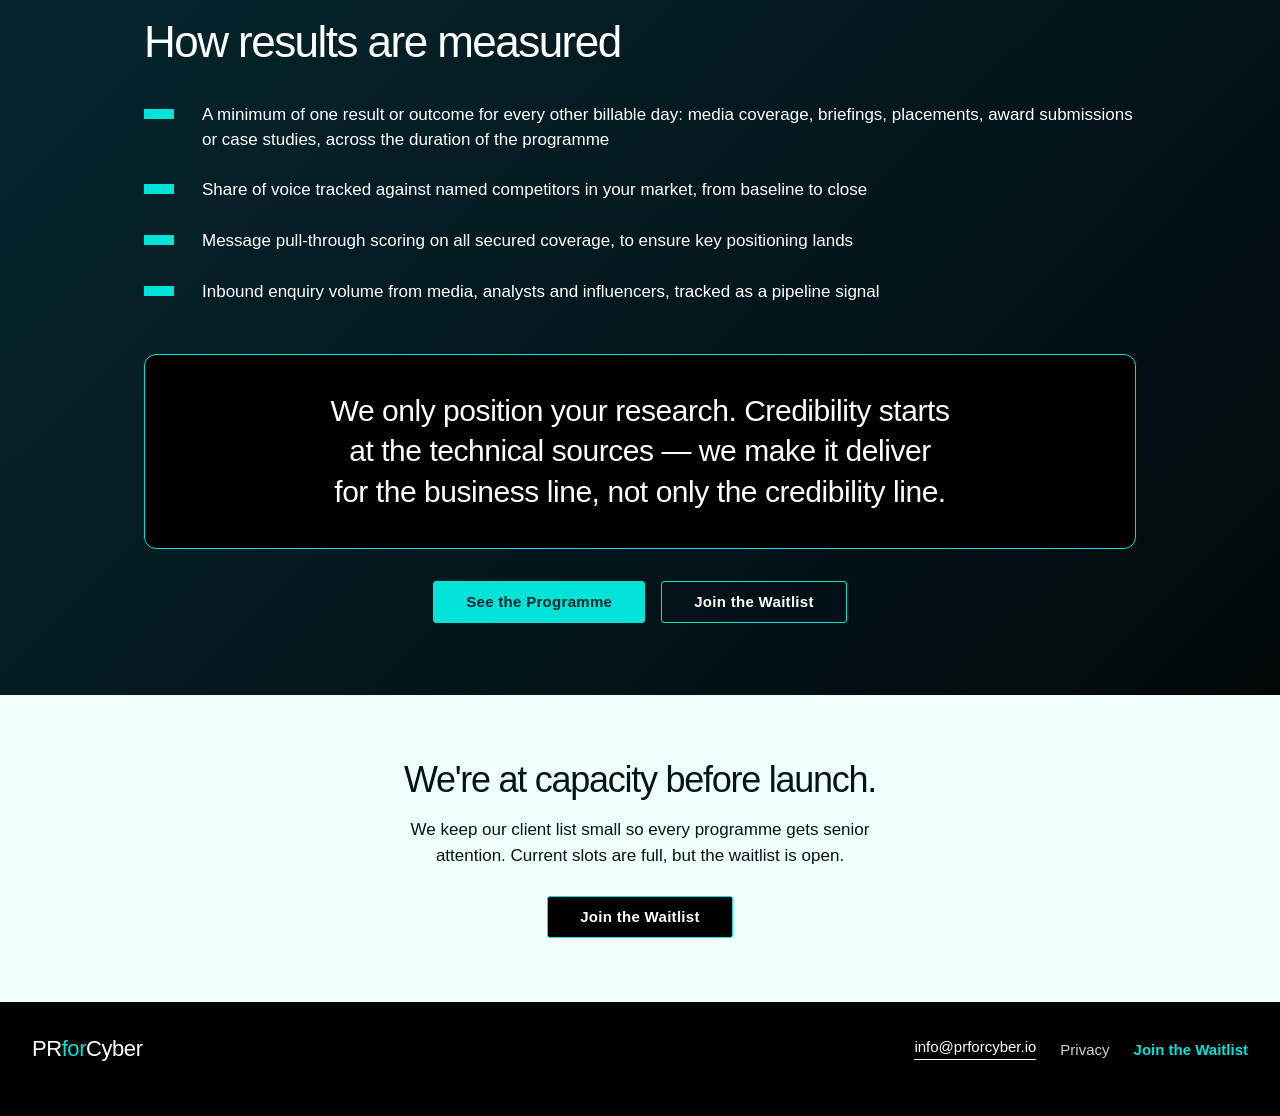
==== commit 2ca8ef9c: "Update copy: North America region and pricing, hero stats, ranges - Add North America across copy, s" ====
--- a/index.html
+++ b/index.html
@@ -4,13 +4,13 @@
   <meta charset="utf-8">
   <meta name="viewport" content="width=device-width, initial-scale=1">
   <title>PRforCyber — PR built for positioning research</title>
-  <meta name="description" content="One fixed-scope programme that turns your cybersecurity research into pre-pipeline: traditional press, influencer PR and listicle placement, run together. Europe and MENA.">
+  <meta name="description" content="One fixed-scope programme that turns your cybersecurity research into pre-pipeline: traditional press, influencer PR and listicle placement, run together. Europe, North America and MENA.">
   <link rel="canonical" href="https://prforcyber.io/">
   <!-- Open Graph / Twitter card -->
   <meta property="og:type" content="website">
   <meta property="og:site_name" content="PRforCyber">
   <meta property="og:title" content="PRforCyber — PR built for positioning research">
-  <meta property="og:description" content="One fixed-scope programme that turns your cybersecurity research into pre-pipeline: traditional press, influencer PR and listicle placement, run together. Europe and MENA.">
+  <meta property="og:description" content="One fixed-scope programme that turns your cybersecurity research into pre-pipeline: traditional press, influencer PR and listicle placement, run together. Europe, North America and MENA.">
   <meta property="og:url" content="https://prforcyber.io/">
   <meta property="og:image" content="https://prforcyber.io/shared/img/og-image.png">
   <meta property="og:image:width" content="1200">
@@ -18,7 +18,7 @@
   <meta property="og:image:alt" content="PRforCyber — PR built for positioning research">
   <meta name="twitter:card" content="summary_large_image">
   <meta name="twitter:title" content="PRforCyber — PR built for positioning research">
-  <meta name="twitter:description" content="One fixed-scope programme that turns your cybersecurity research into pre-pipeline: traditional press, influencer PR and listicle placement, run together. Europe and MENA.">
+  <meta name="twitter:description" content="One fixed-scope programme that turns your cybersecurity research into pre-pipeline: traditional press, influencer PR and listicle placement, run together. Europe, North America and MENA.">
   <meta name="twitter:image" content="https://prforcyber.io/shared/img/og-image.png">
   <link rel="icon" type="image/png" href="/shared/favicon.png">
   <!-- Google Analytics 4 + cookie consent (Consent Mode v2) -->
@@ -38,8 +38,8 @@
     "logo": "https://prforcyber.io/shared/img/logo.png",
     "image": "https://prforcyber.io/shared/img/og-image.png",
     "email": "info@prforcyber.io",
-    "description": "PR built for positioning cybersecurity research: one fixed-scope programme combining traditional press, influencer PR and listicle placement across Europe and MENA.",
-    "areaServed": ["Europe", "Middle East and North Africa"],
+    "description": "PR built for positioning cybersecurity research: one fixed-scope programme combining traditional press, influencer PR and listicle placement across Europe, North America and MENA.",
+    "areaServed": ["Europe", "North America", "Middle East and North Africa"],
     "contactPoint": {
       "@type": "ContactPoint",
       "contactType": "sales",
@@ -88,9 +88,9 @@
       <div class="stat">
         <div class="stat__top">
           <svg class="glyph" width="30" height="30" viewBox="0 0 24 24" aria-hidden="true"><path d="M2 3 L11 12 L2 21 Z" fill="var(--cyan-500)"/><path d="M22 3 L13 12 L22 21 Z" fill="var(--cyan-500)"/></svg>
-          <span class="stat__value">2</span>
-        </div>
-        <span class="stat__label">Regions: Europe &amp; MENA</span>
+          <span class="stat__value">3</span>
+        </div>
+        <span class="stat__label">Regions: Europe, North America &amp; MENA</span>
       </div>
       <div class="stat">
         <div class="stat__top">
@@ -102,16 +102,16 @@
       <div class="stat">
         <div class="stat__top">
           <svg class="glyph" width="30" height="30" viewBox="0 0 24 24" aria-hidden="true"><path d="M2 3 L11 12 L2 21 Z" fill="var(--cyan-500)"/><path d="M22 3 L13 12 L22 21 Z" fill="var(--cyan-500)"/></svg>
-          <span class="stat__value">50–60</span>
+          <span class="stat__value">50&nbsp;-&nbsp;60</span>
         </div>
         <span class="stat__label">Media placements per programme</span>
       </div>
       <div class="stat">
         <div class="stat__top">
           <svg class="glyph" width="30" height="30" viewBox="0 0 24 24" aria-hidden="true"><path d="M2 10 A10 10 0 0 1 22 10 Z" fill="var(--cyan-500)"/><path d="M5 14 L22 14 A10 10 0 0 1 5 14 Z" fill="var(--cyan-500)"/></svg>
-          <span class="stat__value">20yr</span>
-        </div>
-        <span class="stat__label">Cybersec PR experience</span>
+          <span class="stat__value">20+yr</span>
+        </div>
+        <span class="stat__label">Cybersec &amp; PR positioning experience</span>
       </div>
     </div>
   </div></section>
@@ -156,18 +156,18 @@
           <span>The Programme</span>
         </div>
         <h2 class="sh__title">One programme. Three tracks.<br>One coordinated engine.</h2>
-        <p class="sh__lede">We don't sell PR in pieces. Every engagement is a single, fixed-scope programme that runs all three tracks together, because research lands hardest when press, practitioners and the lists buyers shortlist from all say the same thing at the same time.</p>
-      </div>
-      <div class="programme__meta mono-line">One-time programme · 2–3 months · Scoped to your research and your markets</div>
+        <p class="sh__lede">We don't sell PR in pieces. Every engagement is a single, fixed-scope programme that runs all three tracks together, because research lands best when press, practitioners and the lists buyers shortlist from all say the same thing at the same time.</p>
+      </div>
+      <div class="programme__meta mono-line">One-time programme · 2&nbsp;-&nbsp;3 months · Scoped to your research and your markets</div>
       <div class="grid grid--240-20">
         <div class="card card--teal feature">
           <div class="feature__num">01</div>
           <div class="feature__title">Traditional press &amp; media</div>
           <div class="feature__body">Tier 1 trade media, business press, analyst briefings and podcasts. Builds the editorial credibility and third-party citation volume that enterprise buyers trust.</div>
           <div class="feature__metrics">
-            <div class="metric"><span class="metric__label">Media coverage</span><span class="metric__value">50–60 pieces</span></div>
-            <div class="metric"><span class="metric__label">Story angles placed</span><span class="metric__value">15–20</span></div>
-            <div class="metric"><span class="metric__label">Executive briefings</span><span class="metric__value">5–10</span></div>
+            <div class="metric"><span class="metric__label">Media coverage</span><span class="metric__value">50&nbsp;-&nbsp;60 pieces</span></div>
+            <div class="metric"><span class="metric__label">Story angles placed</span><span class="metric__value">15&nbsp;-&nbsp;20</span></div>
+            <div class="metric"><span class="metric__label">Executive briefings</span><span class="metric__value">5&nbsp;-&nbsp;10</span></div>
           </div>
         </div>
         <div class="card card--teal feature">
@@ -175,9 +175,9 @@
           <div class="feature__title">Influencer press</div>
           <div class="feature__body">Cybersecurity practitioners, red team operators, CISO voices and community creators. Builds peer-to-peer trust where buying decisions are actually made.</div>
           <div class="feature__metrics">
-            <div class="metric"><span class="metric__label">Influencer placements</span><span class="metric__value">40–60</span></div>
-            <div class="metric"><span class="metric__label">Research features secured</span><span class="metric__value">10–15</span></div>
-            <div class="metric"><span class="metric__label">Practitioner briefings</span><span class="metric__value">8–15</span></div>
+            <div class="metric"><span class="metric__label">Influencer placements</span><span class="metric__value">40&nbsp;-&nbsp;60</span></div>
+            <div class="metric"><span class="metric__label">Research features secured</span><span class="metric__value">10&nbsp;-&nbsp;15</span></div>
+            <div class="metric"><span class="metric__label">Practitioner briefings</span><span class="metric__value">8&nbsp;-&nbsp;15</span></div>
           </div>
         </div>
         <div class="card card--teal feature">
@@ -185,8 +185,8 @@
           <div class="feature__title">Listicle placement</div>
           <div class="feature__body">Placement in the ranked lists that buyers and AI search engines use to shortlist vendors: G2, Capterra, editorial roundups and analyst comparison guides.</div>
           <div class="feature__metrics">
-            <div class="metric"><span class="metric__label">List placements</span><span class="metric__value">8–20</span></div>
-            <div class="metric"><span class="metric__label">Profiles optimised</span><span class="metric__value">15–20</span></div>
+            <div class="metric"><span class="metric__label">List placements</span><span class="metric__value">8&nbsp;-&nbsp;20</span></div>
+            <div class="metric"><span class="metric__label">Profiles optimised</span><span class="metric__value">15&nbsp;-&nbsp;20</span></div>
             <div class="metric"><span class="metric__label">Competitor gap report</span><span class="metric__value">included</span></div>
           </div>
         </div>
@@ -198,19 +198,19 @@
   <!-- How the programme runs -->
   <section id="how-it-works" class="how sec-72"><div class="wrap">
     <div class="sh">
-      <h2 class="sh__title">From research to results in 2–3 months</h2>
+      <h2 class="sh__title">From research to results in 2&nbsp;-&nbsp;3 months</h2>
     </div>
     <div class="how__rows">
       <div class="how__row">
-        <div class="how__week">Weeks 1–2</div>
+        <div class="how__week">Weeks 1&nbsp;-&nbsp;2</div>
         <div><div class="how__title">Position</div><div class="how__body">A messaging alignment workshop, a research audit and a journalist, influencer and list map for every market you operate in.</div></div>
       </div>
       <div class="how__row">
-        <div class="how__week">Weeks 3–6</div>
+        <div class="how__week">Weeks 3&nbsp;-&nbsp;6</div>
         <div><div class="how__title">Build and launch</div><div class="how__body">We turn your research into story angles, pitch kits, bylines and list submissions, then launch across all three tracks.</div></div>
       </div>
       <div class="how__row">
-        <div class="how__week">Weeks 7–12</div>
+        <div class="how__week">Weeks 7&nbsp;-&nbsp;12</div>
         <div><div class="how__title">Place and amplify</div><div class="how__body">Placements, briefings and rapid-response commentary, followed by an end-of-programme report attributed against agreed KPIs.</div></div>
       </div>
     </div>
@@ -232,7 +232,7 @@
       <div class="check"><svg class="glyph" width="30" height="30" viewBox="0 0 24 24" aria-hidden="true"><path d="M16 6 L6 17 L1.5 12" fill="none" stroke="var(--cyan-500)" stroke-width="2" stroke-linecap="round" stroke-linejoin="round"/><path d="M22.5 7 L13 17 L11 15" fill="none" stroke="var(--cyan-500)" stroke-width="2" stroke-linecap="round" stroke-linejoin="round"/></svg><div class="check__text">Research-led storytelling drawn from your existing threat intelligence, converting technical findings into top-tier media pitches</div></div>
       <div class="check"><svg class="glyph" width="30" height="30" viewBox="0 0 24 24" aria-hidden="true"><path d="M16 6 L6 17 L1.5 12" fill="none" stroke="var(--cyan-500)" stroke-width="2" stroke-linecap="round" stroke-linejoin="round"/><path d="M22.5 7 L13 17 L11 15" fill="none" stroke="var(--cyan-500)" stroke-width="2" stroke-linecap="round" stroke-linejoin="round"/></svg><div class="check__text">Executive profiling to build personal authority for founders and technical leaders through bylines, interviews and conference placement</div></div>
       <div class="check"><svg class="glyph" width="30" height="30" viewBox="0 0 24 24" aria-hidden="true"><path d="M16 6 L6 17 L1.5 12" fill="none" stroke="var(--cyan-500)" stroke-width="2" stroke-linecap="round" stroke-linejoin="round"/><path d="M22.5 7 L13 17 L11 15" fill="none" stroke="var(--cyan-500)" stroke-width="2" stroke-linecap="round" stroke-linejoin="round"/></svg><div class="check__text">Rapid response and news-jacking capability, with monitoring of high-profile breaches, regulatory developments and geopolitical events</div></div>
-      <div class="check"><svg class="glyph" width="30" height="30" viewBox="0 0 24 24" aria-hidden="true"><path d="M16 6 L6 17 L1.5 12" fill="none" stroke="var(--cyan-500)" stroke-width="2" stroke-linecap="round" stroke-linejoin="round"/><path d="M22.5 7 L13 17 L11 15" fill="none" stroke="var(--cyan-500)" stroke-width="2" stroke-linecap="round" stroke-linejoin="round"/></svg><div class="check__text">Bi-weekly planning sessions to align activity with your news pipeline, spokesperson availability and evolving business priorities</div></div>
+      <div class="check"><svg class="glyph" width="30" height="30" viewBox="0 0 24 24" aria-hidden="true"><path d="M16 6 L6 17 L1.5 12" fill="none" stroke="var(--cyan-500)" stroke-width="2" stroke-linecap="round" stroke-linejoin="round"/><path d="M22.5 7 L13 17 L11 15" fill="none" stroke="var(--cyan-500)" stroke-width="2" stroke-linecap="round" stroke-linejoin="round"/></svg><div class="check__text">Planning sessions to align activity with your news pipeline, spokesperson availability and evolving business priorities</div></div>
       <div class="check"><svg class="glyph" width="30" height="30" viewBox="0 0 24 24" aria-hidden="true"><path d="M16 6 L6 17 L1.5 12" fill="none" stroke="var(--cyan-500)" stroke-width="2" stroke-linecap="round" stroke-linejoin="round"/><path d="M22.5 7 L13 17 L11 15" fill="none" stroke="var(--cyan-500)" stroke-width="2" stroke-linecap="round" stroke-linejoin="round"/></svg><div class="check__text">A mid-point review and an end-of-programme report showing progress attributed against agreed KPIs</div></div>
     </div>
   </div></section>
@@ -248,7 +248,7 @@
         <div class="card card--teal feature"><div class="feature__title feature__title--accent">Media relations</div><div class="feature__body">Targeted outreach across trade, tier 1 business and podcast channels.</div></div>
         <div class="card card--teal feature"><div class="feature__title feature__title--accent">Analyst briefings</div><div class="feature__body">One-to-one sessions with analysts and influencers who shape buying decisions.</div></div>
         <div class="card card--teal feature"><div class="feature__title feature__title--accent">Thought leadership</div><div class="feature__body">Up to 5 cybersecurity narrative pillars developed into ongoing media angles.</div></div>
-        <div class="card card--teal feature"><div class="feature__title feature__title--accent">Industry accolades</div><div class="feature__body">Strategic awards and speaking plan to build third-party validation.</div></div>
+        <div class="card card--teal feature"><div class="feature__title feature__title--accent">Industry accolades</div><div class="feature__body">Strategic recognition and speaking engagement planned to build third-party validation.</div></div>
         <div class="card card--teal feature"><div class="feature__title feature__title--accent">Special days</div><div class="feature__body">Expert commentary timed to globally or nationally relevant security events.</div></div>
       </div>
     </div>
@@ -261,16 +261,17 @@
         <svg class="glyph" width="22" height="22" viewBox="0 0 24 24" aria-hidden="true"><rect x="5" y="1" width="7" height="7" transform="rotate(45 8.5 4.5)" fill="var(--cyan-500)"/><rect x="10" y="7.5" width="7" height="7" transform="rotate(45 13.5 11)" fill="var(--cyan-500)" opacity="0.75"/><rect x="5" y="14" width="7" height="7" transform="rotate(45 8.5 17.5)" fill="var(--cyan-500)"/></svg>
         <span>Where We Operate</span>
       </div>
-      <h2 class="sh__title">Europe and MENA. One coordinated team.</h2>
+      <h2 class="sh__title">Europe, North America and MENA. One coordinated team.</h2>
       <p class="sh__lede">One programme, coordinated across every market you sell in. You choose your home market; we add the regions where your research needs to land.</p>
     </div>
     <div class="card card--teal price-card">
       <div class="price-card__name">The Research Positioning Programme</div>
       <div class="price-card__price"><span>From €38,000</span></div>
-      <div class="price-card__meta mono-line">One-time · 2–3 months · Includes one European market</div>
+      <div class="price-card__meta mono-line">One-time · 2&nbsp;-&nbsp;3 months · Includes one European market</div>
       <div class="metric"><span class="metric__label">Each additional European market</span><span class="metric__value">+€9,500</span></div>
+      <div class="metric"><span class="metric__label">North America (US &amp; Canada)</span><span class="metric__value">+€28,500</span></div>
       <div class="metric"><span class="metric__label">MENA (GCC focus: UAE and Saudi Arabia)</span><span class="metric__value">+€19,000</span></div>
-      <div class="metric metric--last"><span class="metric__label">Markets</span><span class="metric__value">UK &amp; Ireland · Benelux · DACH · Spain · France · Nordics · MENA</span></div>
+      <div class="metric metric--last"><span class="metric__label">Markets</span><span class="metric__value">UK &amp; Ireland · Benelux · DACH · Spain · France · Nordics · North America · MENA</span></div>
       <div class="price-card__note">One clean price. No management fees, no database surcharges, no hidden extras.</div>
       <div class="price-card__example">
         Worked example: programme with a home market of Benelux, plus DACH and MENA — €38,000 + €9,500 + €19,000 = <span>€66,500 total</span>
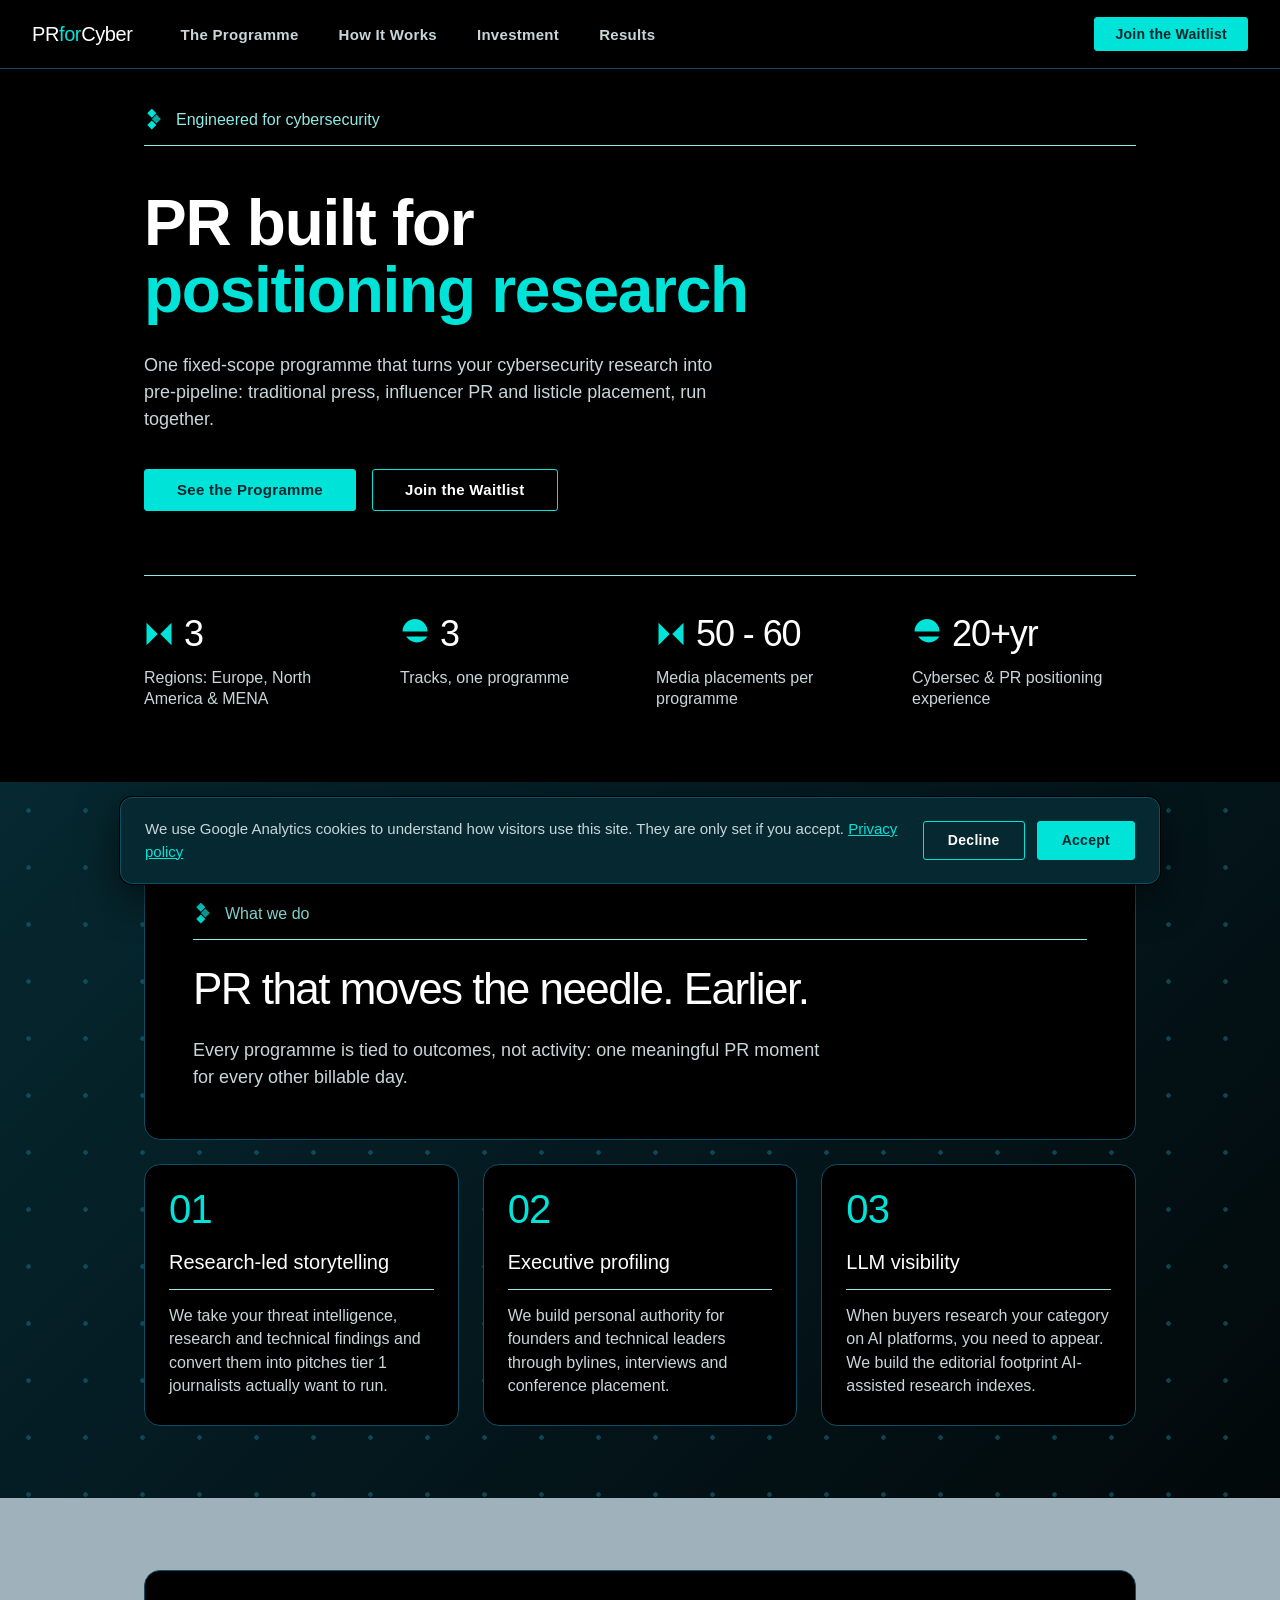
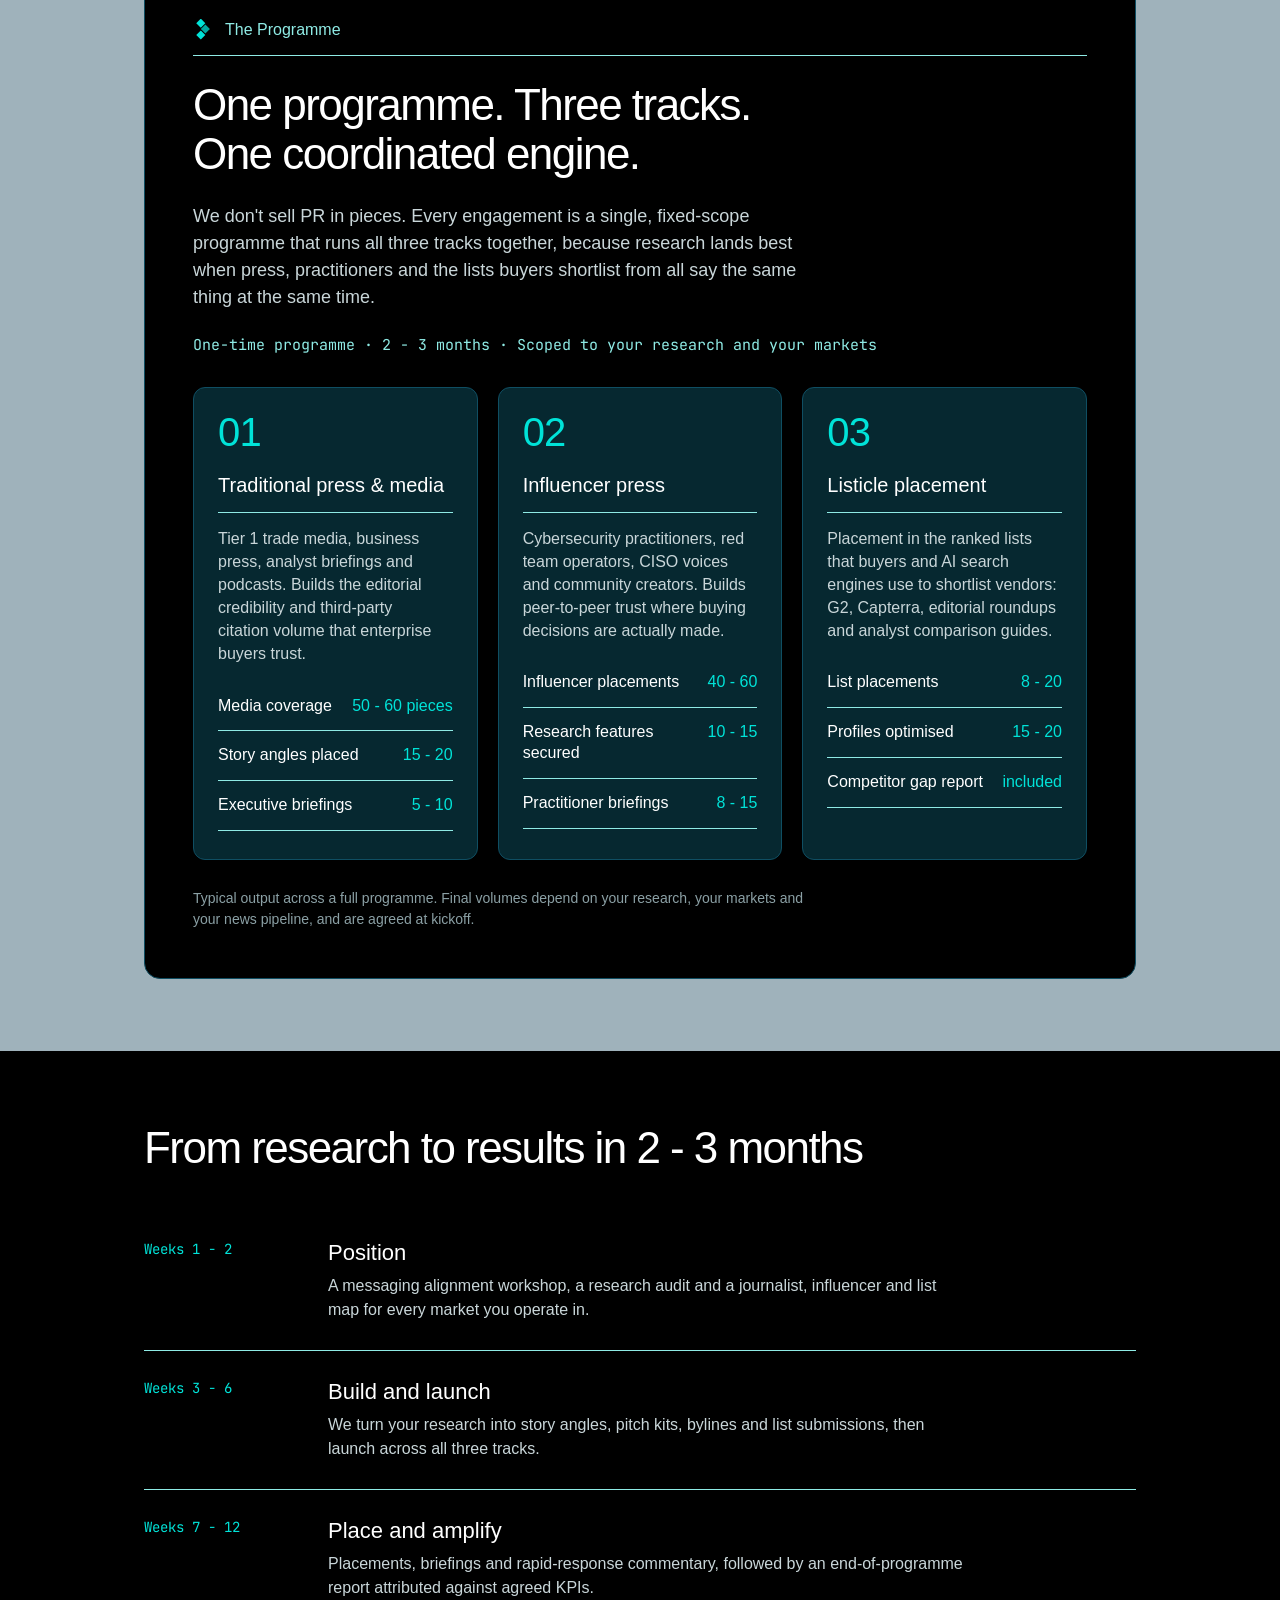
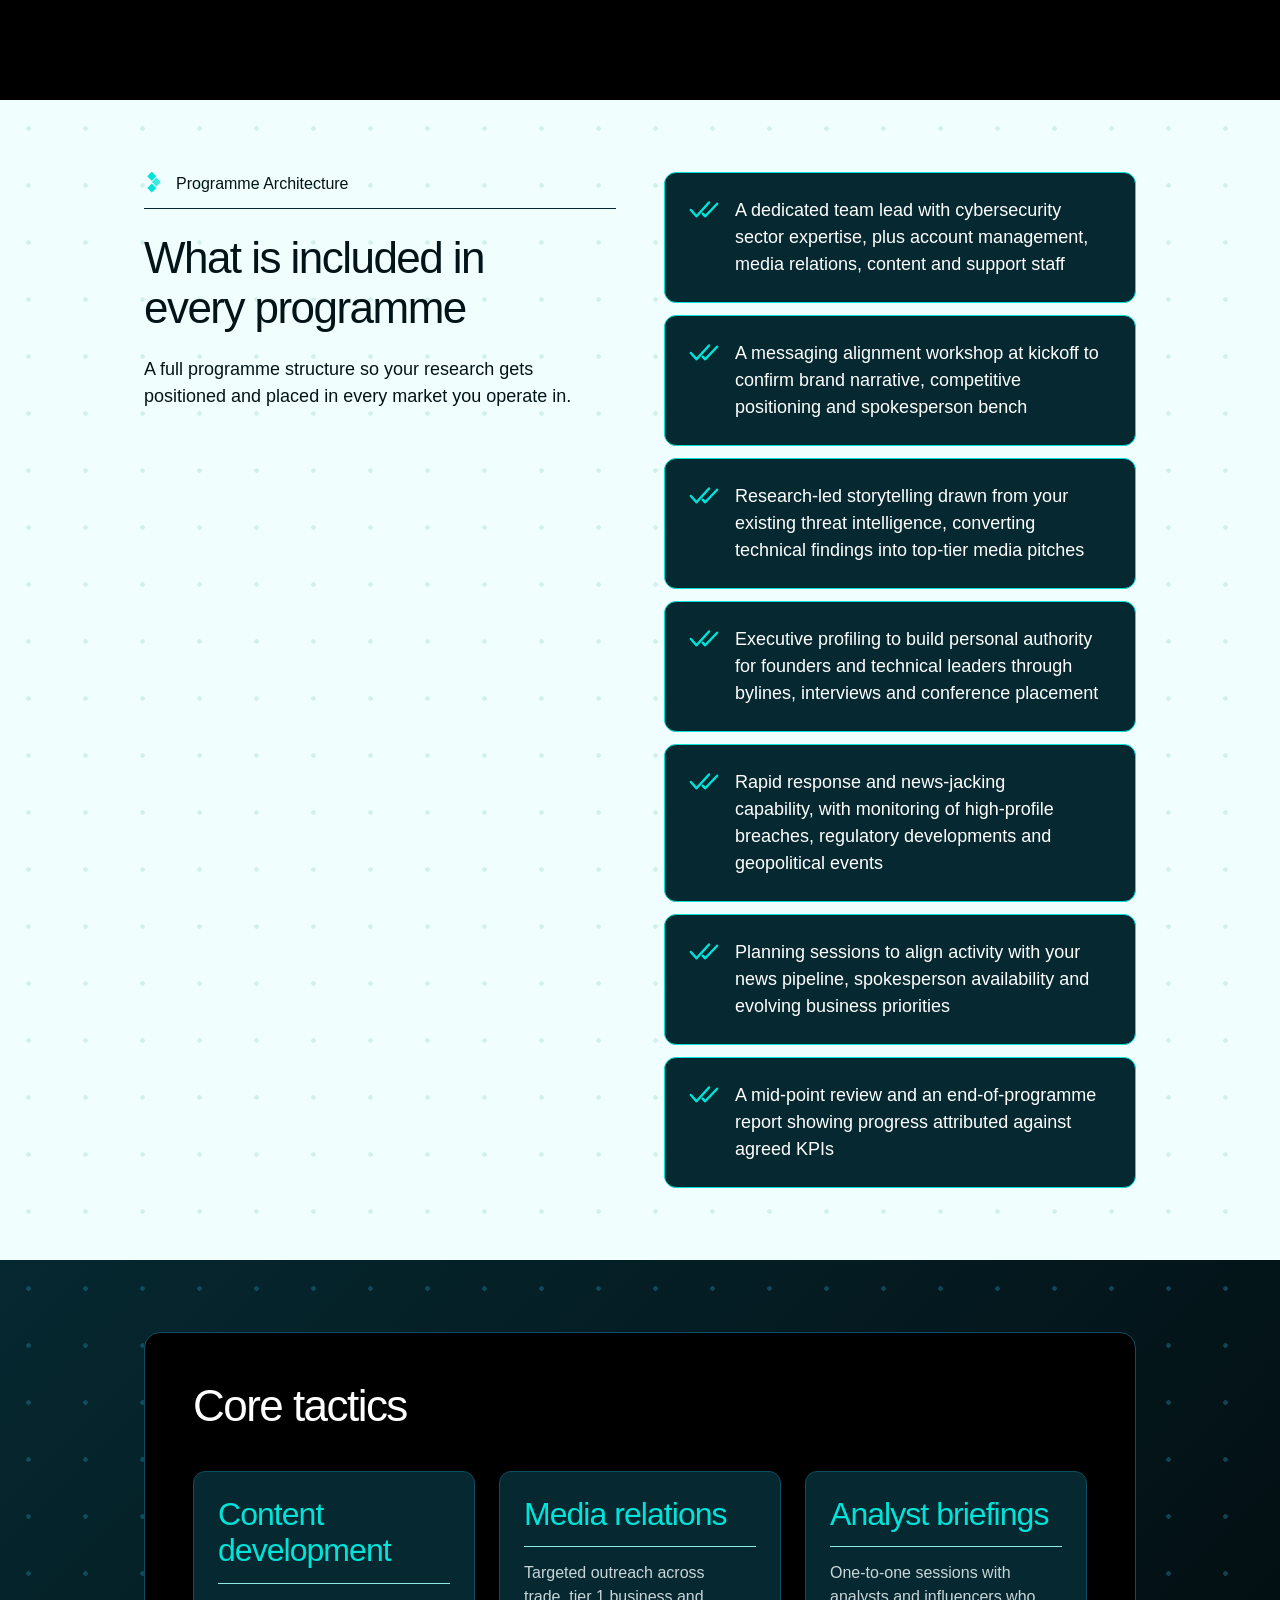
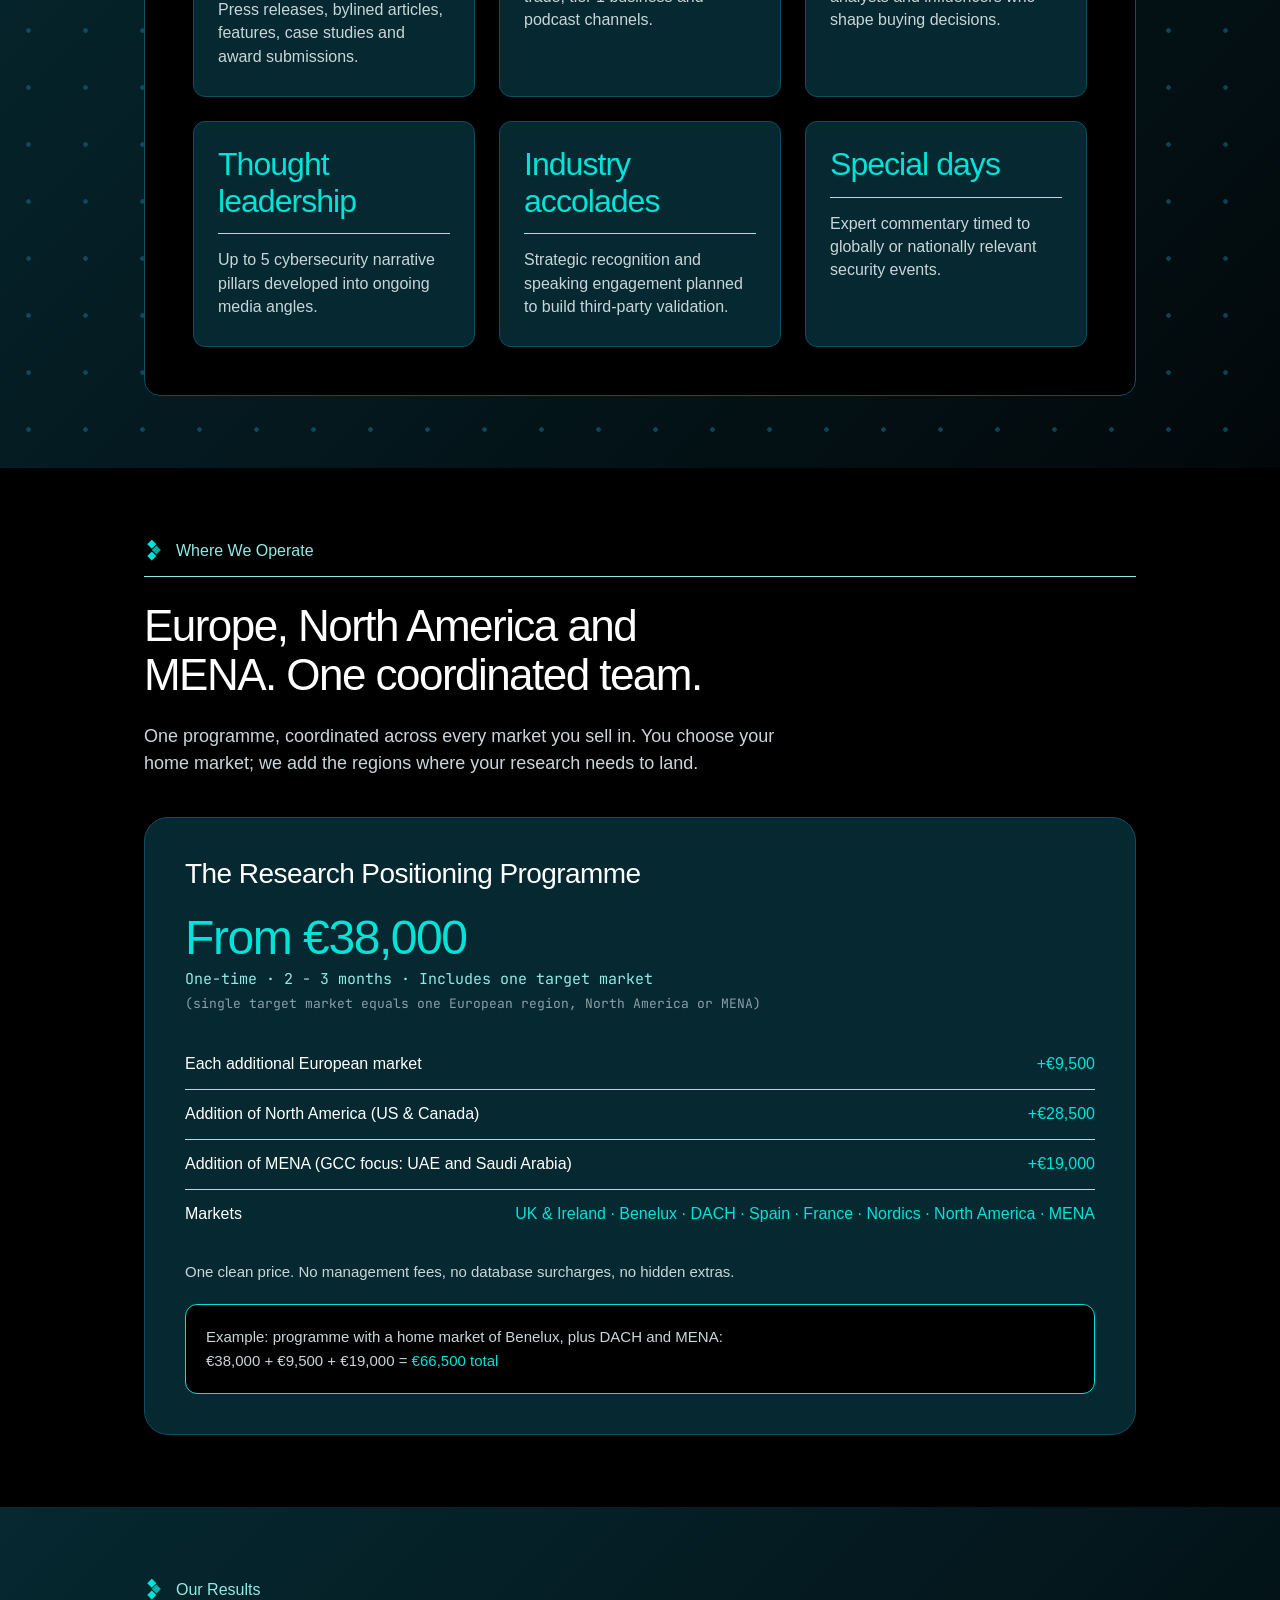
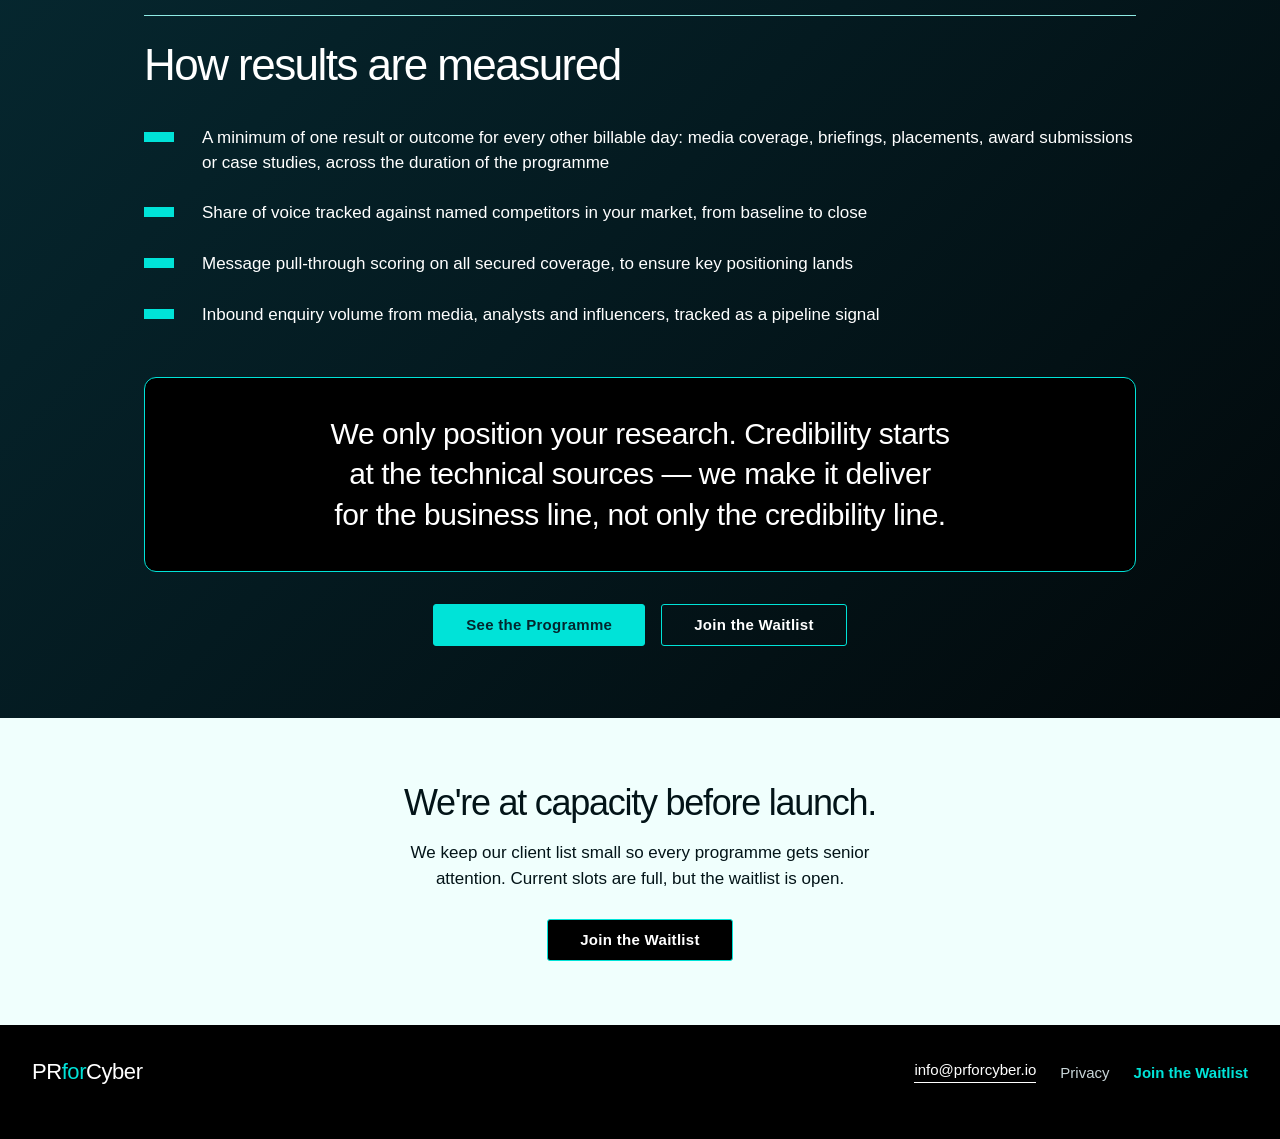
==== commit 18cf49ee: "Update price card: target market wording, add-on labels, example Co-Authored-By: Claude Opus 5.5 <no" ====
--- a/index.html
+++ b/index.html
@@ -267,14 +267,15 @@
     <div class="card card--teal price-card">
       <div class="price-card__name">The Research Positioning Programme</div>
       <div class="price-card__price"><span>From €38,000</span></div>
-      <div class="price-card__meta mono-line">One-time · 2&nbsp;-&nbsp;3 months · Includes one European market</div>
+      <div class="price-card__meta mono-line">One-time · 2&nbsp;-&nbsp;3 months · Includes one target market<span class="price-card__scope">(single target market equals one European region, North America or MENA)</span></div>
       <div class="metric"><span class="metric__label">Each additional European market</span><span class="metric__value">+€9,500</span></div>
-      <div class="metric"><span class="metric__label">North America (US &amp; Canada)</span><span class="metric__value">+€28,500</span></div>
-      <div class="metric"><span class="metric__label">MENA (GCC focus: UAE and Saudi Arabia)</span><span class="metric__value">+€19,000</span></div>
+      <div class="metric"><span class="metric__label">Addition of North America (US &amp; Canada)</span><span class="metric__value">+€28,500</span></div>
+      <div class="metric"><span class="metric__label">Addition of MENA (GCC focus: UAE and Saudi Arabia)</span><span class="metric__value">+€19,000</span></div>
       <div class="metric metric--last"><span class="metric__label">Markets</span><span class="metric__value">UK &amp; Ireland · Benelux · DACH · Spain · France · Nordics · North America · MENA</span></div>
       <div class="price-card__note">One clean price. No management fees, no database surcharges, no hidden extras.</div>
       <div class="price-card__example">
-        Worked example: programme with a home market of Benelux, plus DACH and MENA — €38,000 + €9,500 + €19,000 = <span>€66,500 total</span>
+        Example: programme with a home market of Benelux, plus DACH and MENA:<br>
+        €38,000 + €9,500 + €19,000 = <span>€66,500 total</span>
       </div>
     </div>
   </div></section>
--- a/shared/landing.css
+++ b/shared/landing.css
@@ -288,6 +288,7 @@
 .price-card__price { display: flex; align-items: baseline; gap: 12px; margin: 20px 0 4px; }
 .price-card__price span { font-size: 48px; color: var(--cyan-500); letter-spacing: -0.03em; }
 .price-card__meta { font-size: 15px; margin-bottom: 28px; }
+.price-card__scope { display: block; margin-top: 6px; font-size: 13px; color: var(--text-muted); }
 .price-card__note { margin-top: 24px; font-size: 15px; color: var(--text-secondary); }
 .price-card__example { margin-top: 24px; padding: 20px; background: var(--ink-0); border: var(--border-w) solid var(--border-accent); border-radius: 12px; font-size: 15px; line-height: 1.6; color: var(--text-secondary); }
 .price-card__example span { color: var(--cyan-500); }
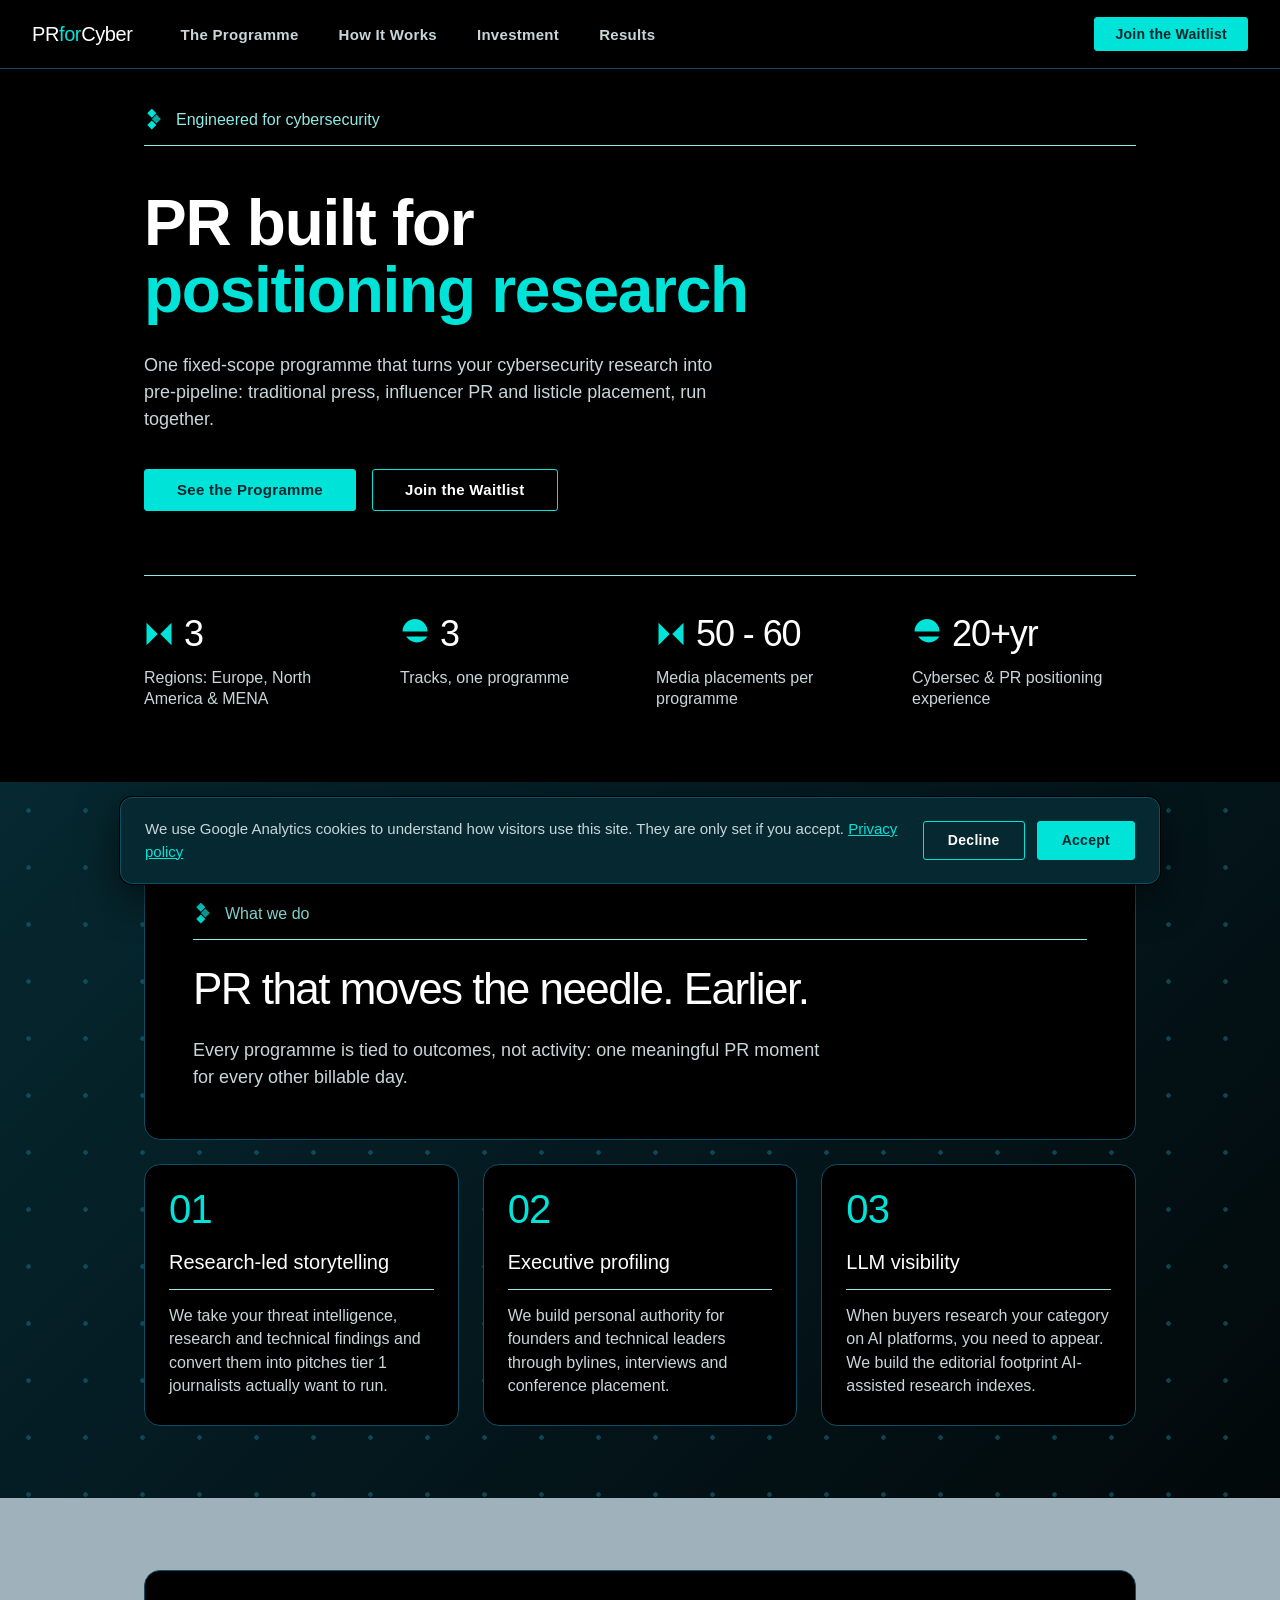
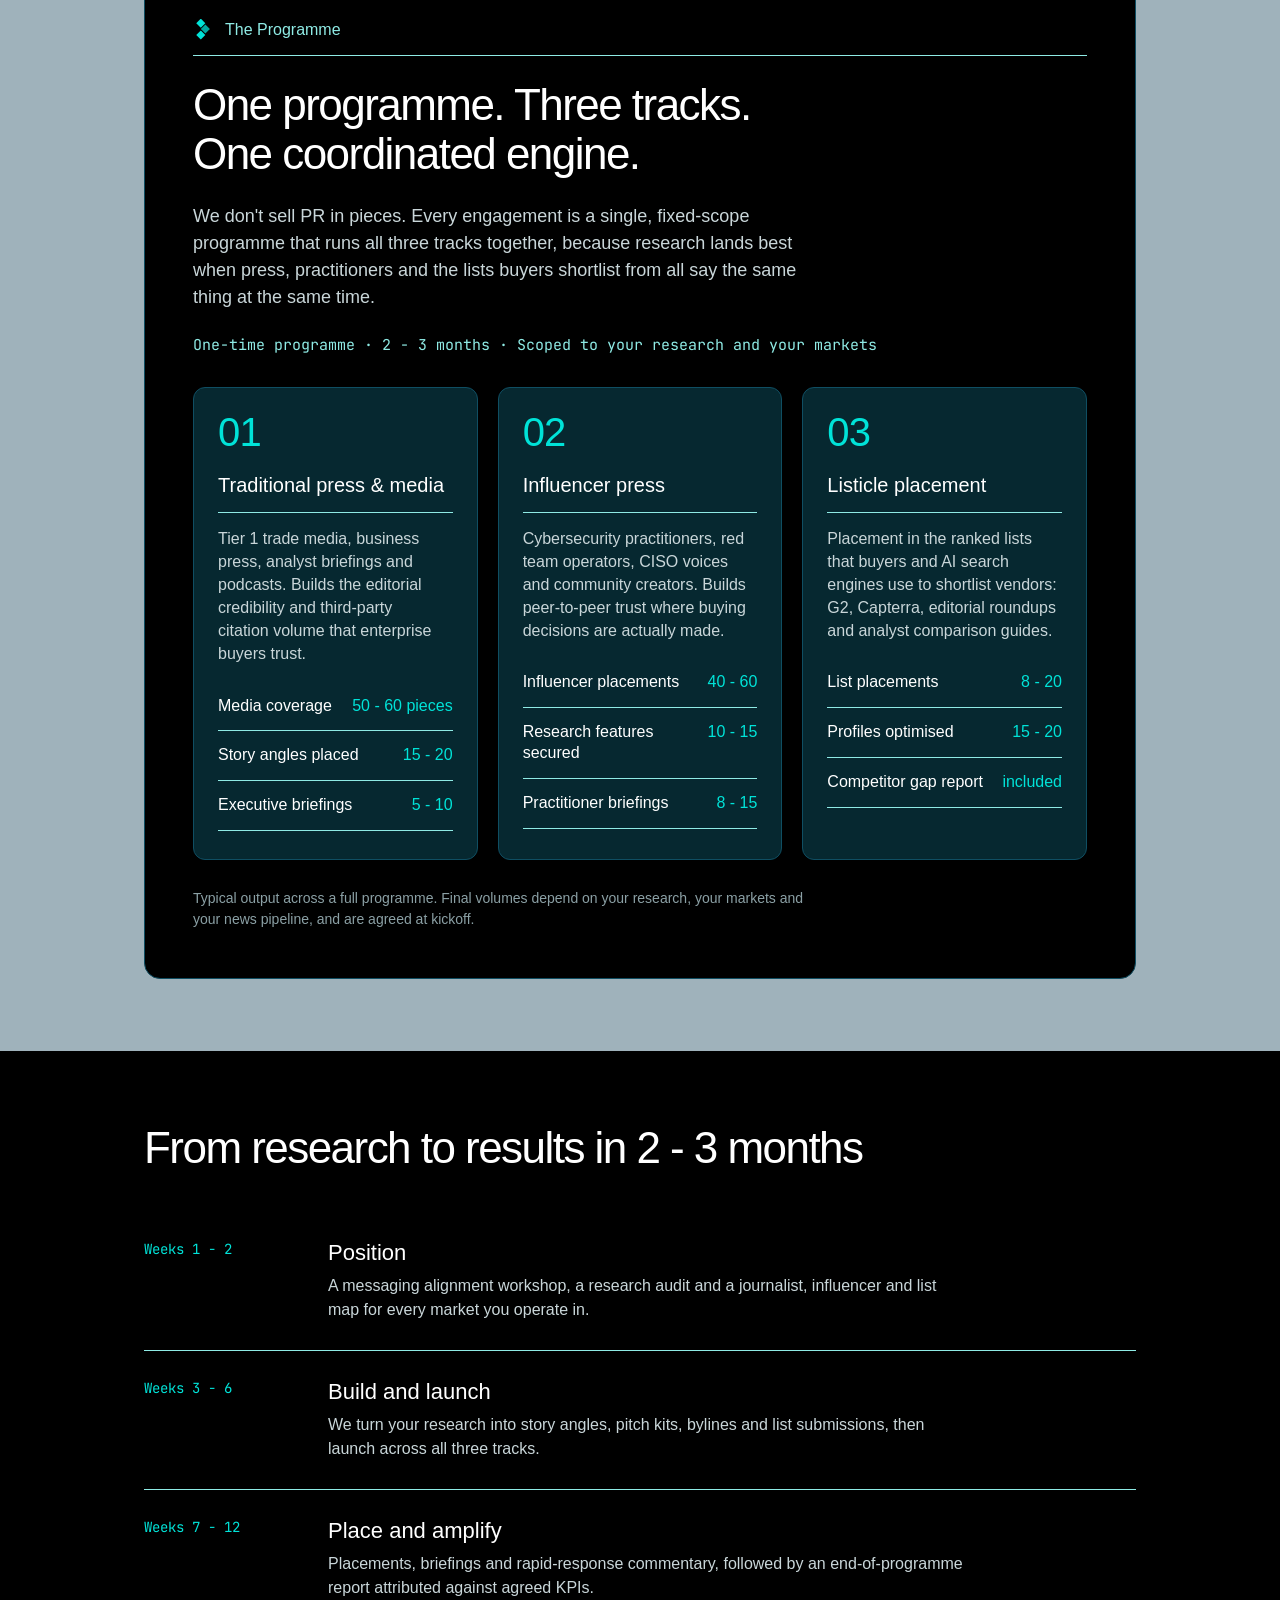
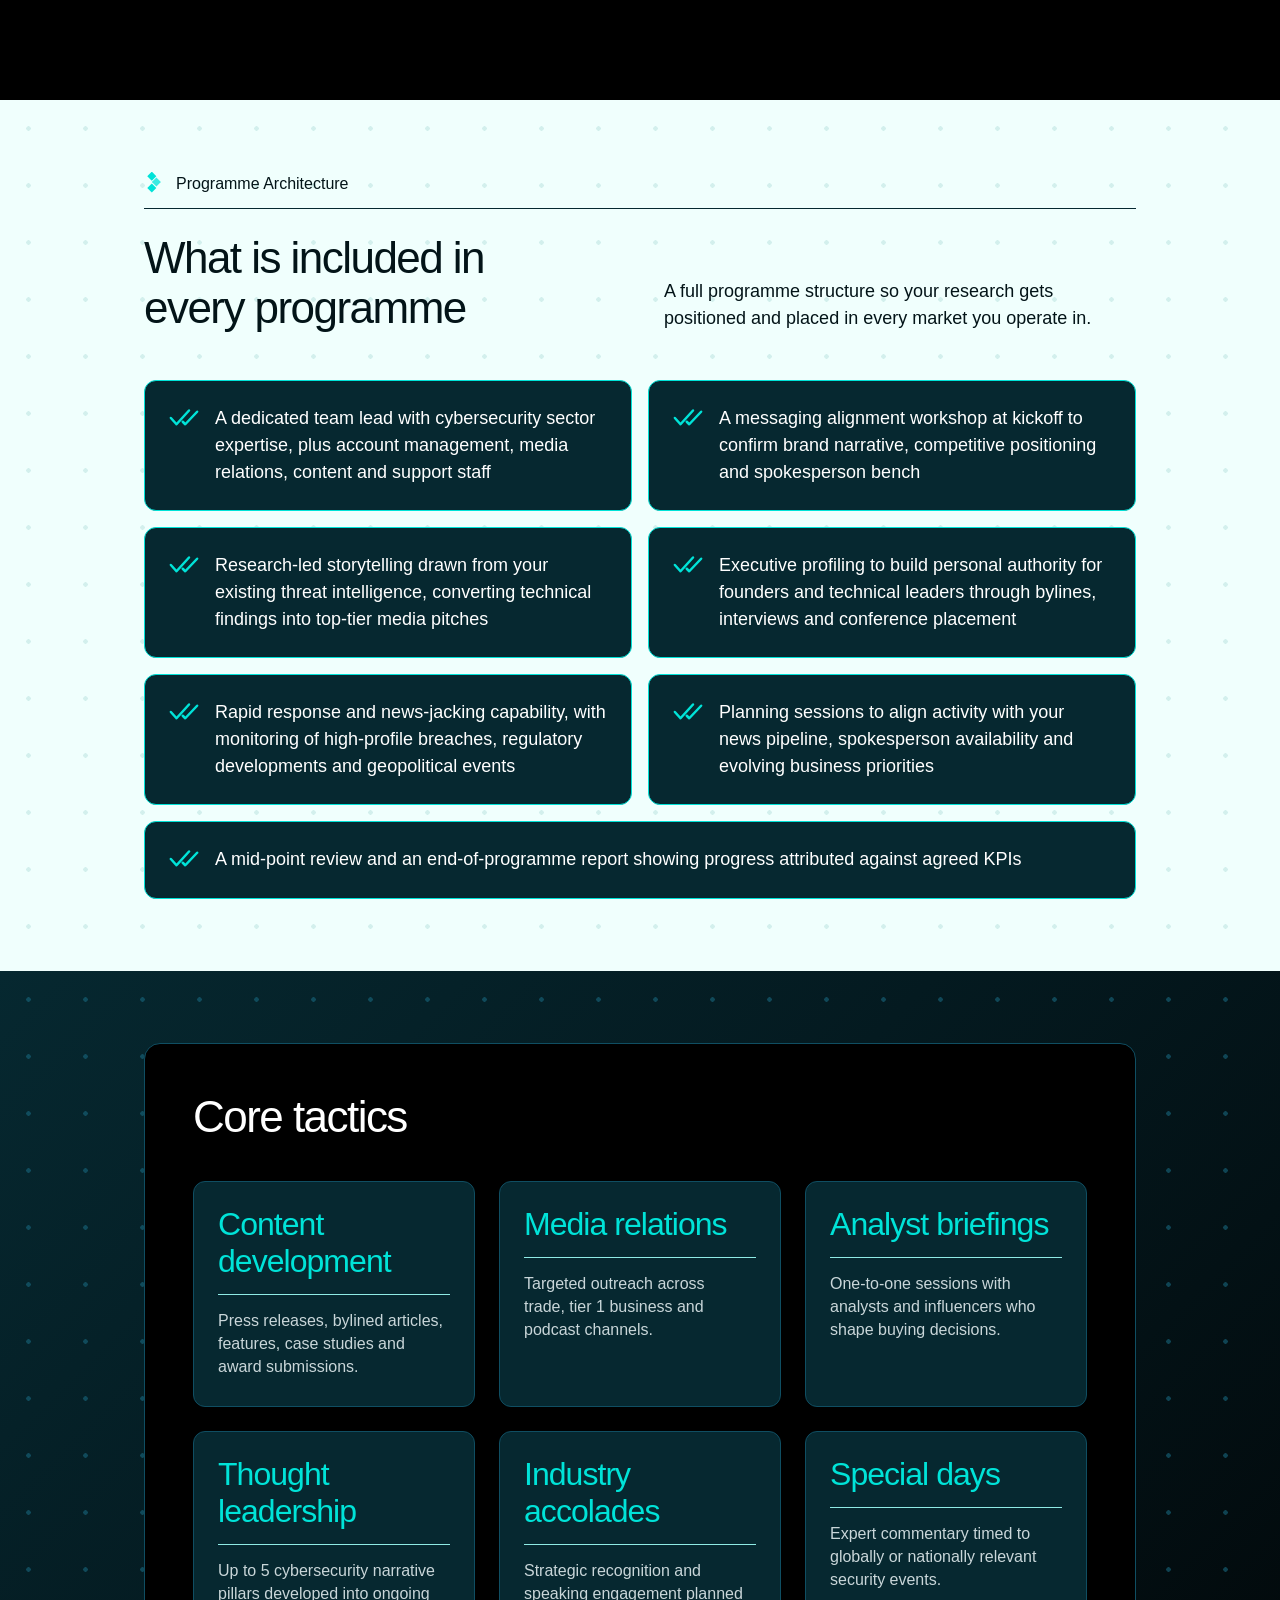
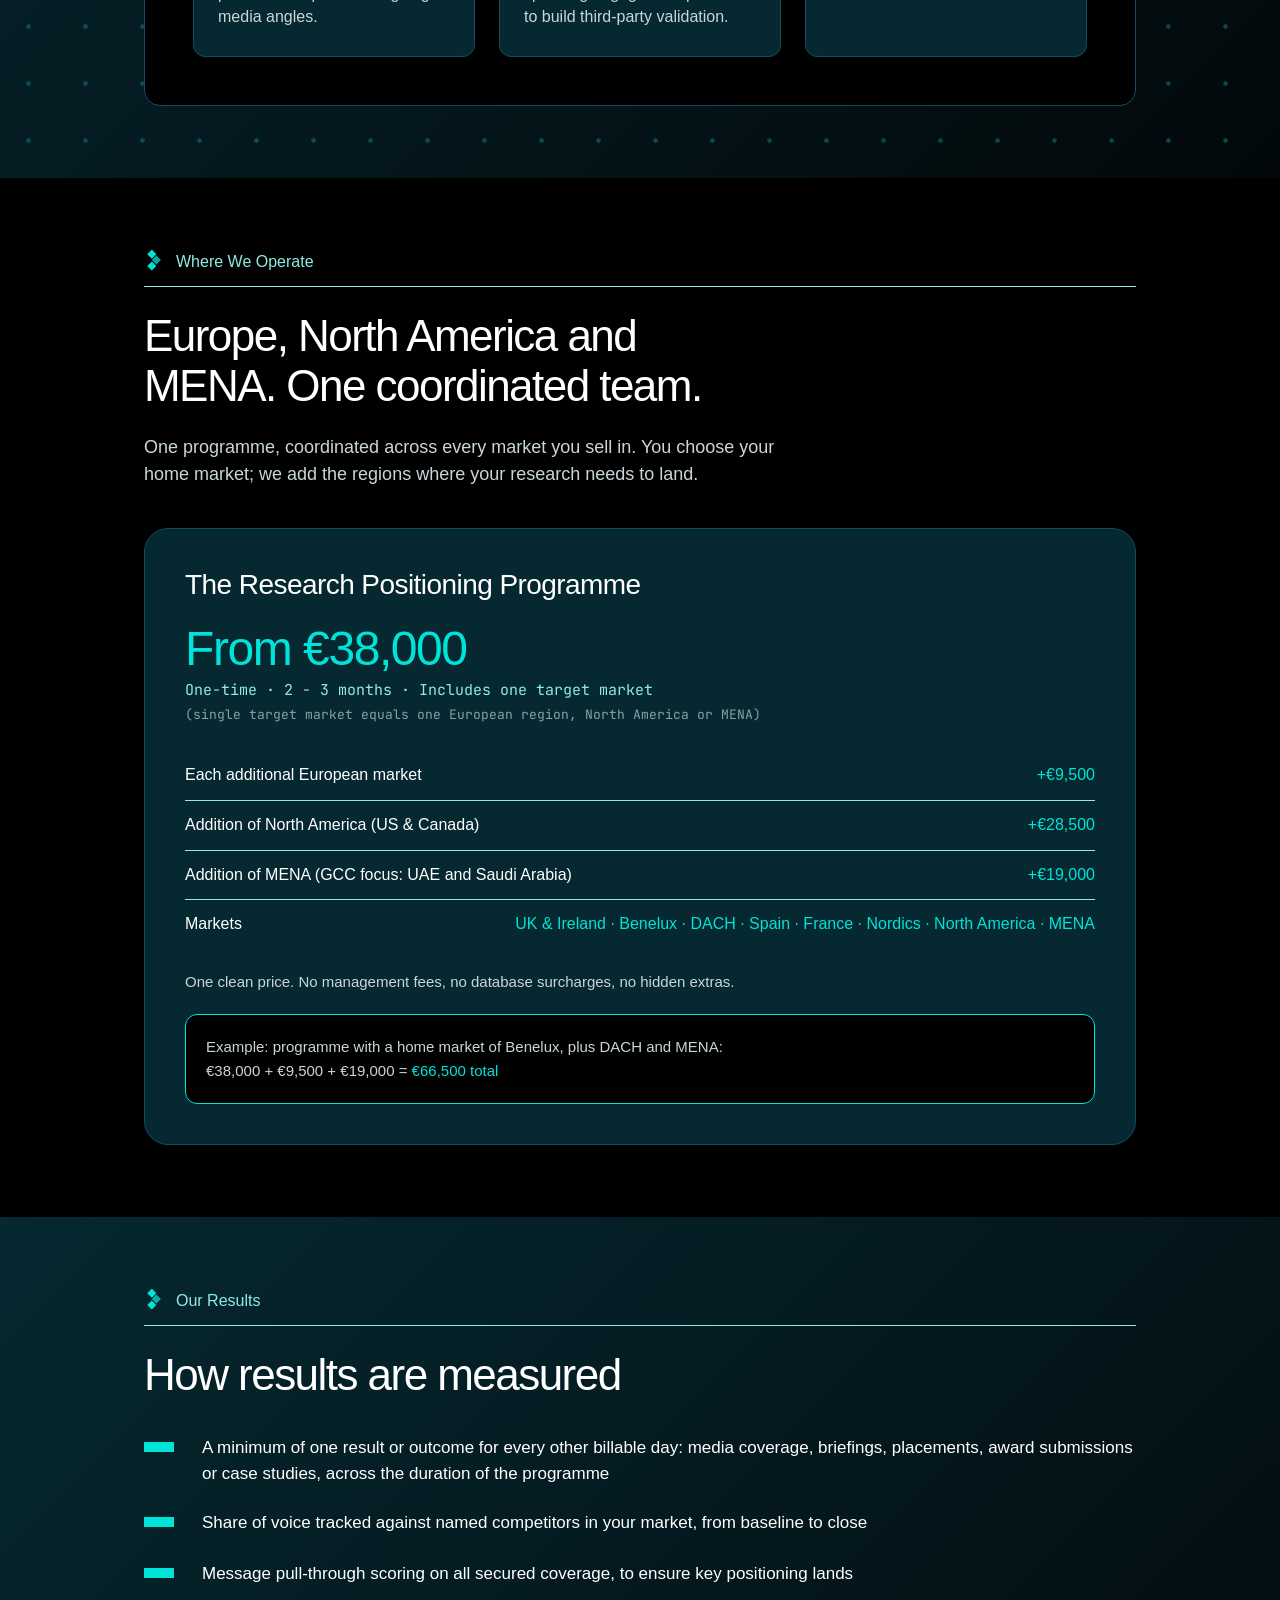
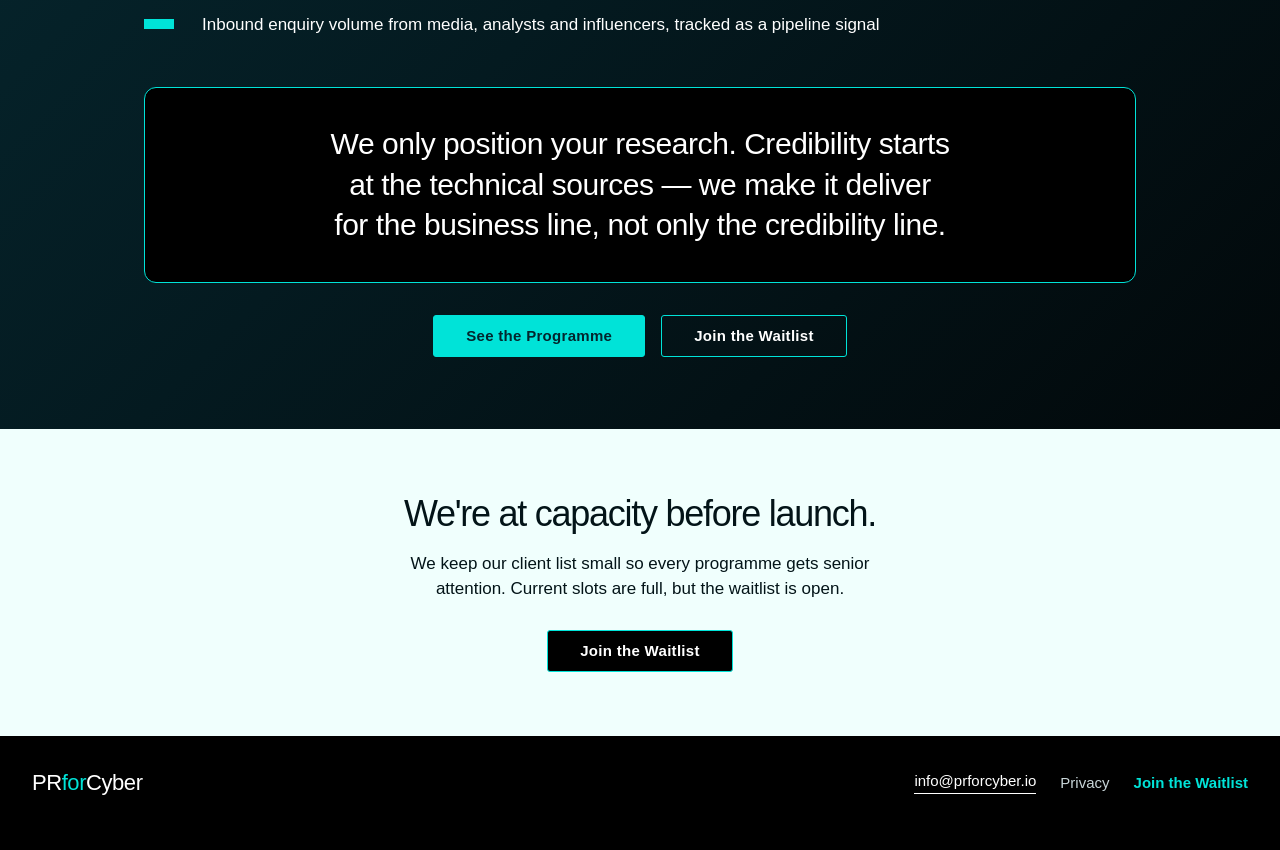
==== commit cba5bc26: "Redesign What is included section: full-width header, two-column cards Co-Authored-By: Claude Opus 5" ====
--- a/index.html
+++ b/index.html
@@ -217,14 +217,16 @@
   </div></section>
 
   <!-- What is included -->
-  <section class="included sec-72"><div class="wrap included__grid">
-    <div class="sh sh--light">
+  <section class="included sec-72"><div class="wrap">
+    <div class="sh sh--light included__head">
       <div class="eyebrow eyebrow--light">
         <svg class="glyph" width="22" height="22" viewBox="0 0 24 24" aria-hidden="true"><rect x="5" y="1" width="7" height="7" transform="rotate(45 8.5 4.5)" fill="var(--cyan-500)"/><rect x="10" y="7.5" width="7" height="7" transform="rotate(45 13.5 11)" fill="var(--cyan-500)" opacity="0.75"/><rect x="5" y="14" width="7" height="7" transform="rotate(45 8.5 17.5)" fill="var(--cyan-500)"/></svg>
         <span>Programme Architecture</span>
       </div>
-      <h2 class="sh__title">What is included in every programme</h2>
-      <p class="sh__lede">A full programme structure so your research gets positioned and placed in every market you operate in.</p>
+      <div class="included__headrow">
+        <h2 class="sh__title">What is included in every programme</h2>
+        <p class="sh__lede">A full programme structure so your research gets positioned and placed in every market you operate in.</p>
+      </div>
     </div>
     <div class="included__list">
       <div class="check"><svg class="glyph" width="30" height="30" viewBox="0 0 24 24" aria-hidden="true"><path d="M16 6 L6 17 L1.5 12" fill="none" stroke="var(--cyan-500)" stroke-width="2" stroke-linecap="round" stroke-linejoin="round"/><path d="M22.5 7 L13 17 L11 15" fill="none" stroke="var(--cyan-500)" stroke-width="2" stroke-linecap="round" stroke-linejoin="round"/></svg><div class="check__text">A dedicated team lead with cybersecurity sector expertise, plus account management, media relations, content and support staff</div></div>
--- a/shared/landing.css
+++ b/shared/landing.css
@@ -279,8 +279,9 @@
 .how__body { font-size: 16px; line-height: 1.5; color: var(--text-secondary); max-width: 640px; }
 
 .included { background: var(--pattern-dots-light) 0 0/57px 57px, var(--mint-50); }
-.included__grid { display: grid; grid-template-columns: repeat(auto-fit,minmax(300px,1fr)); gap: 48px; align-items: start; }
-.included__list { display: flex; flex-direction: column; gap: 12px; }
+.included__headrow { display: grid; grid-template-columns: 1fr 1fr; gap: 48px; align-items: end; }
+.included__list { display: grid; grid-template-columns: 1fr 1fr; gap: 16px; margin-top: 48px; }
+.included__list .check:last-child:nth-child(odd) { grid-column: 1 / -1; }
 
 .investment { background: #000; }
 .price-card { padding: 40px; border-radius: 24px; margin-top: 40px; }
@@ -385,6 +386,10 @@
   .hero__ctas { flex-direction: column; gap: 12px; margin-top: 28px; }
   .hero__stats { gap: 28px; margin-top: 48px; padding-top: 32px; }
 
+  /* What is included: stacked header, one column of cards */
+  .included__headrow { grid-template-columns: 1fr; gap: 24px; }
+  .included__list { grid-template-columns: 1fr; gap: 12px; margin-top: 32px; }
+
   /* How it works: week label above each step */
   .how__row { grid-template-columns: 1fr; gap: 10px; }
 
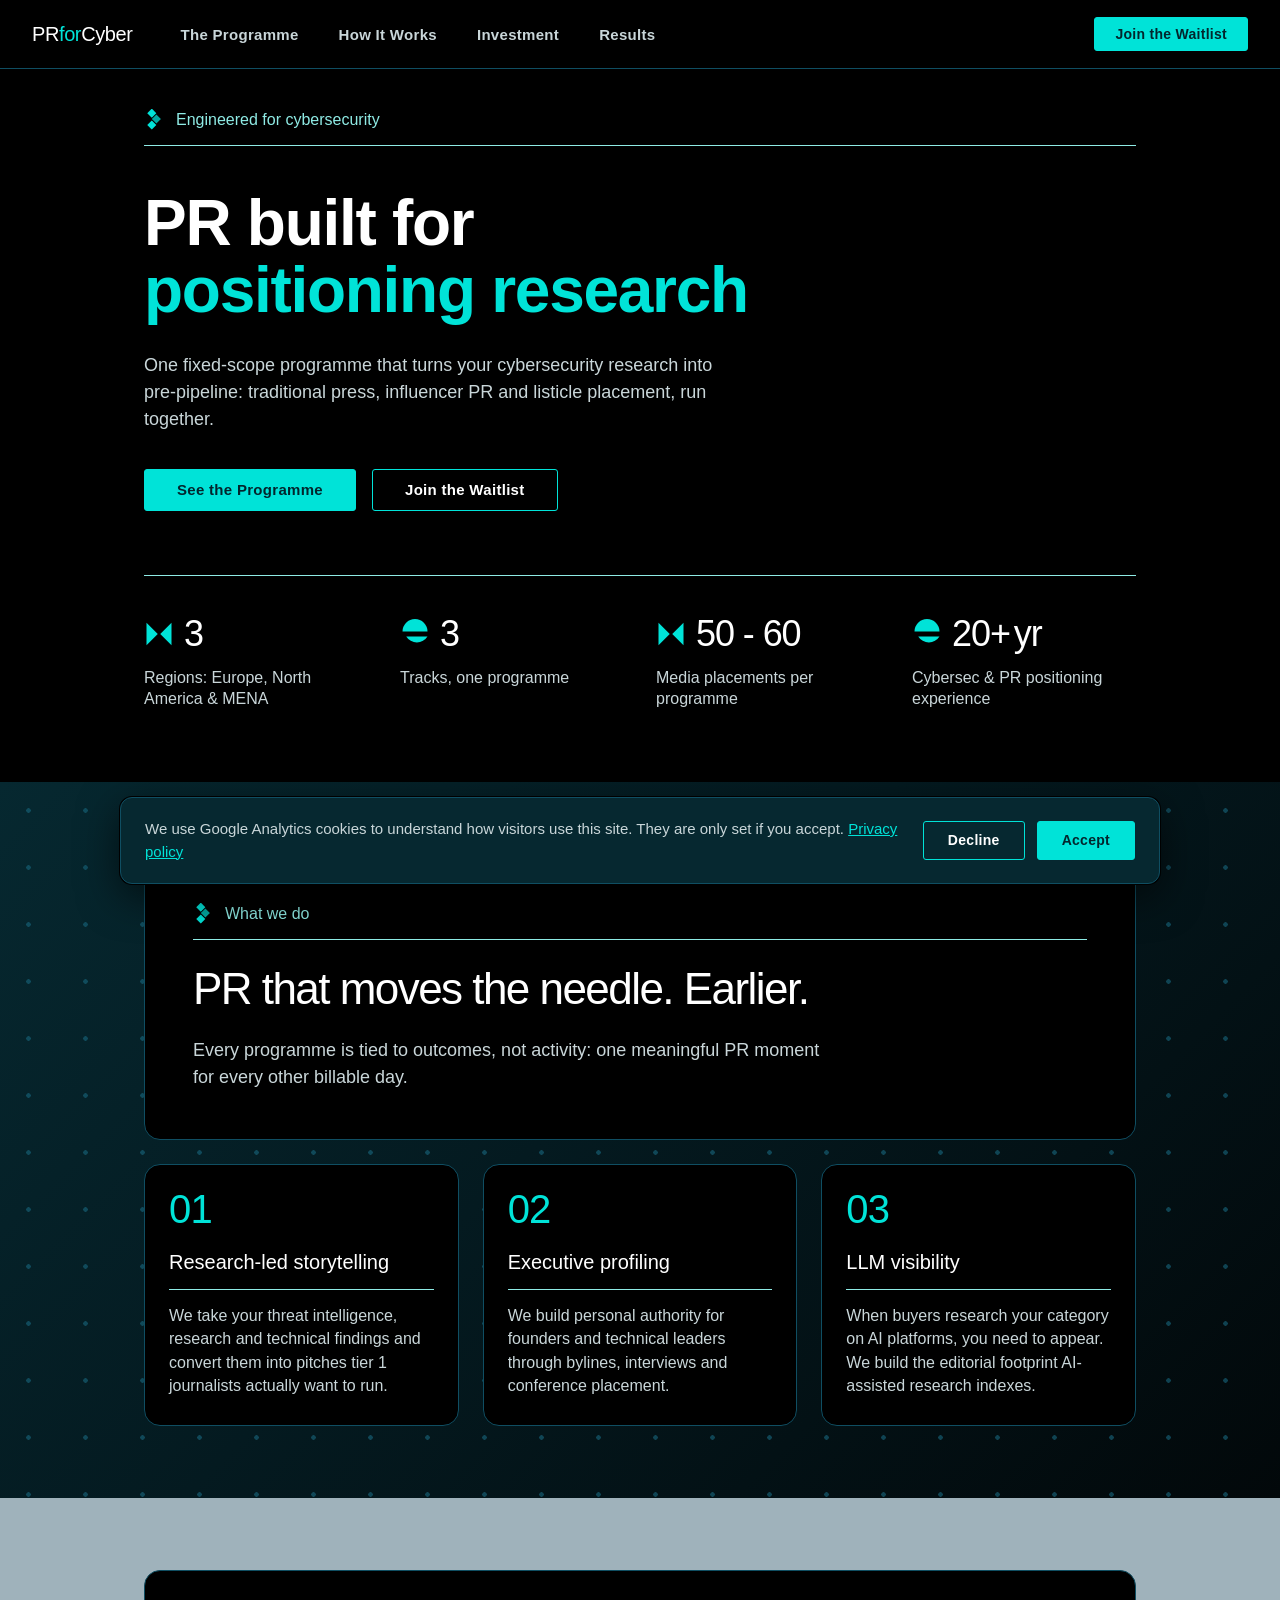
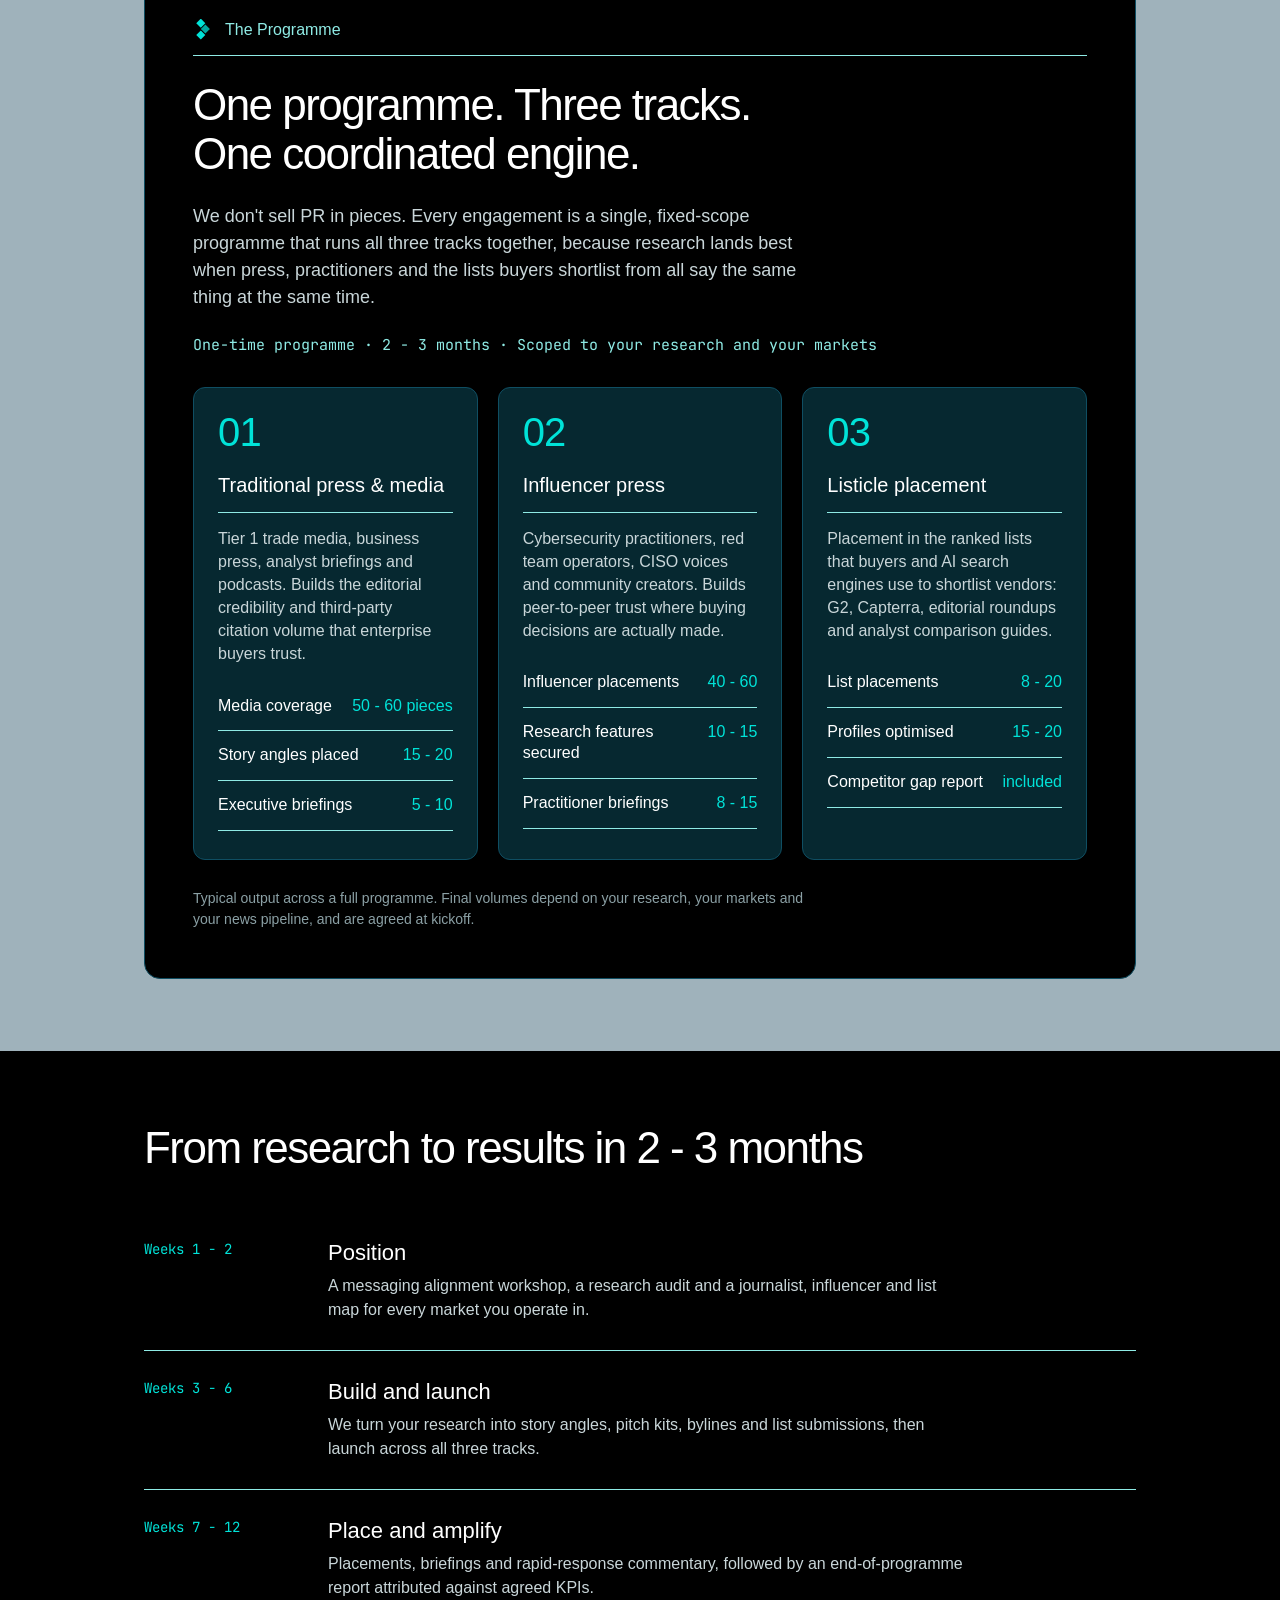
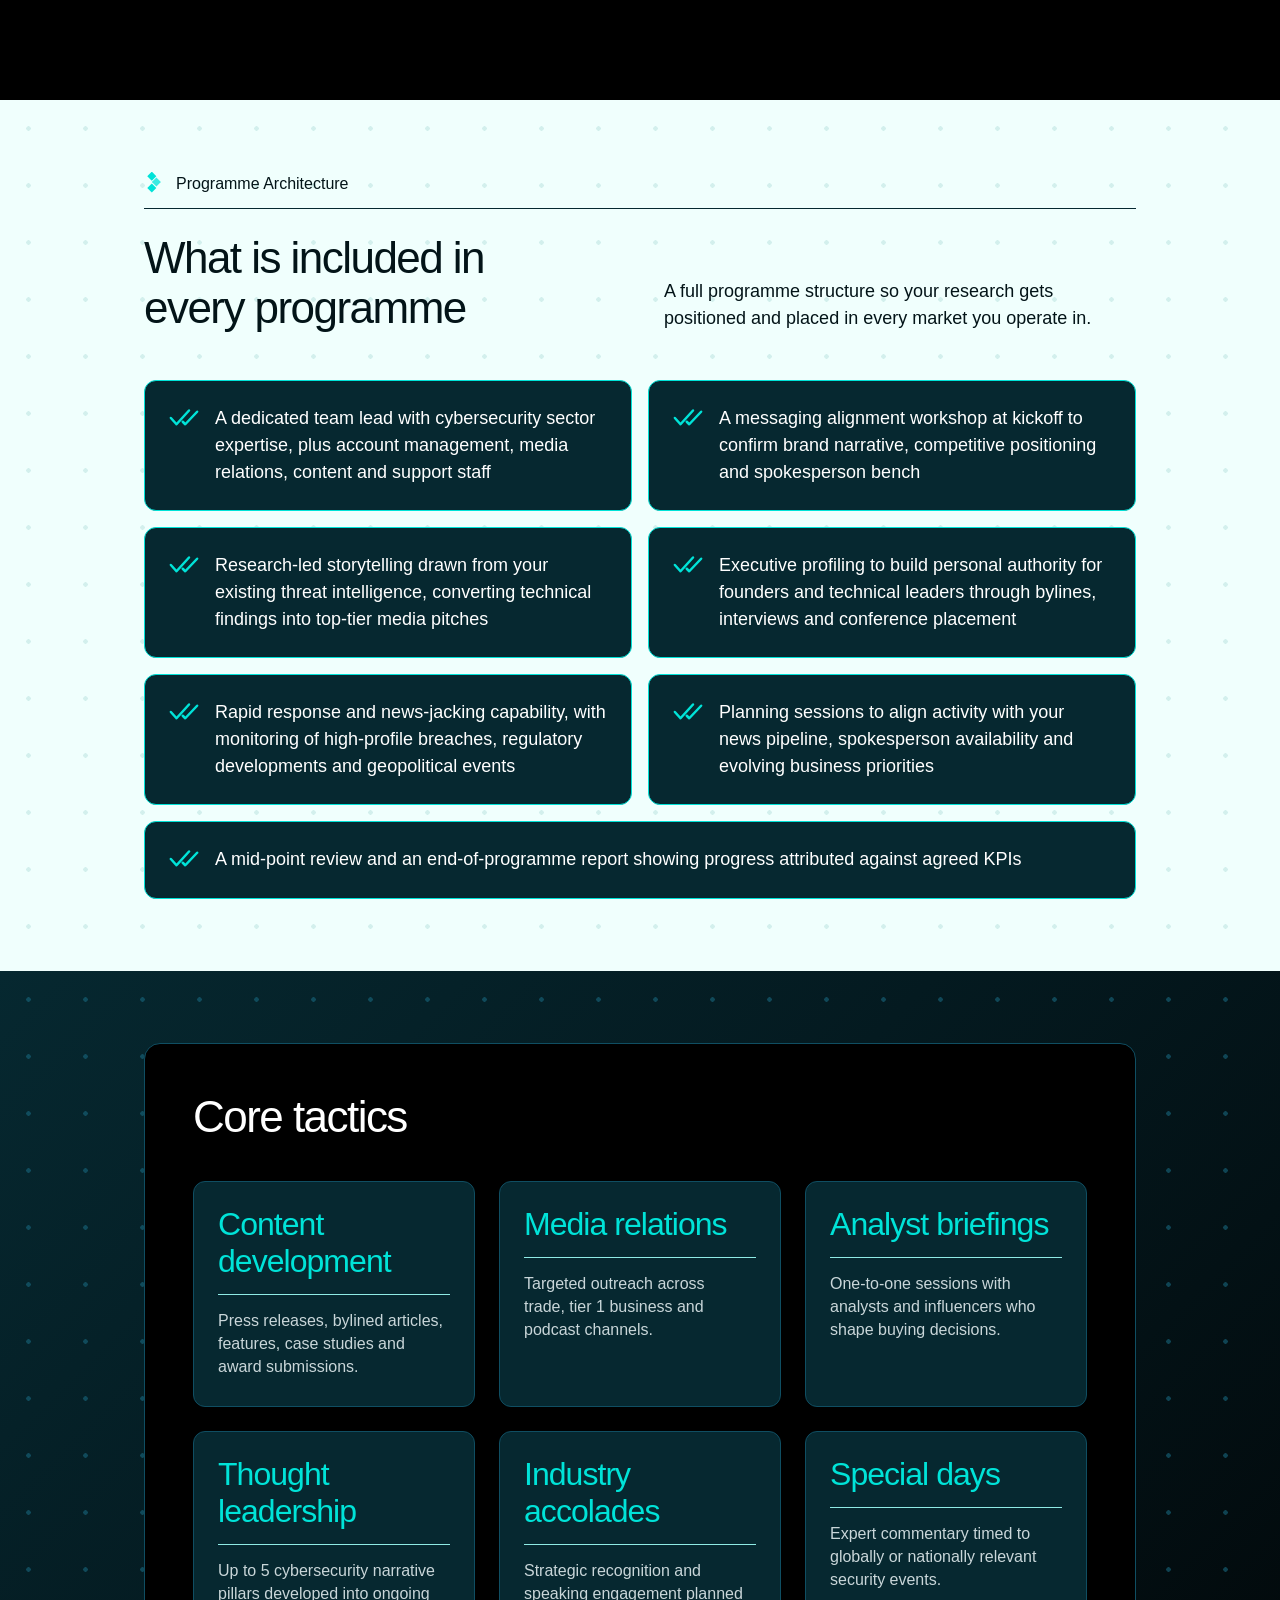
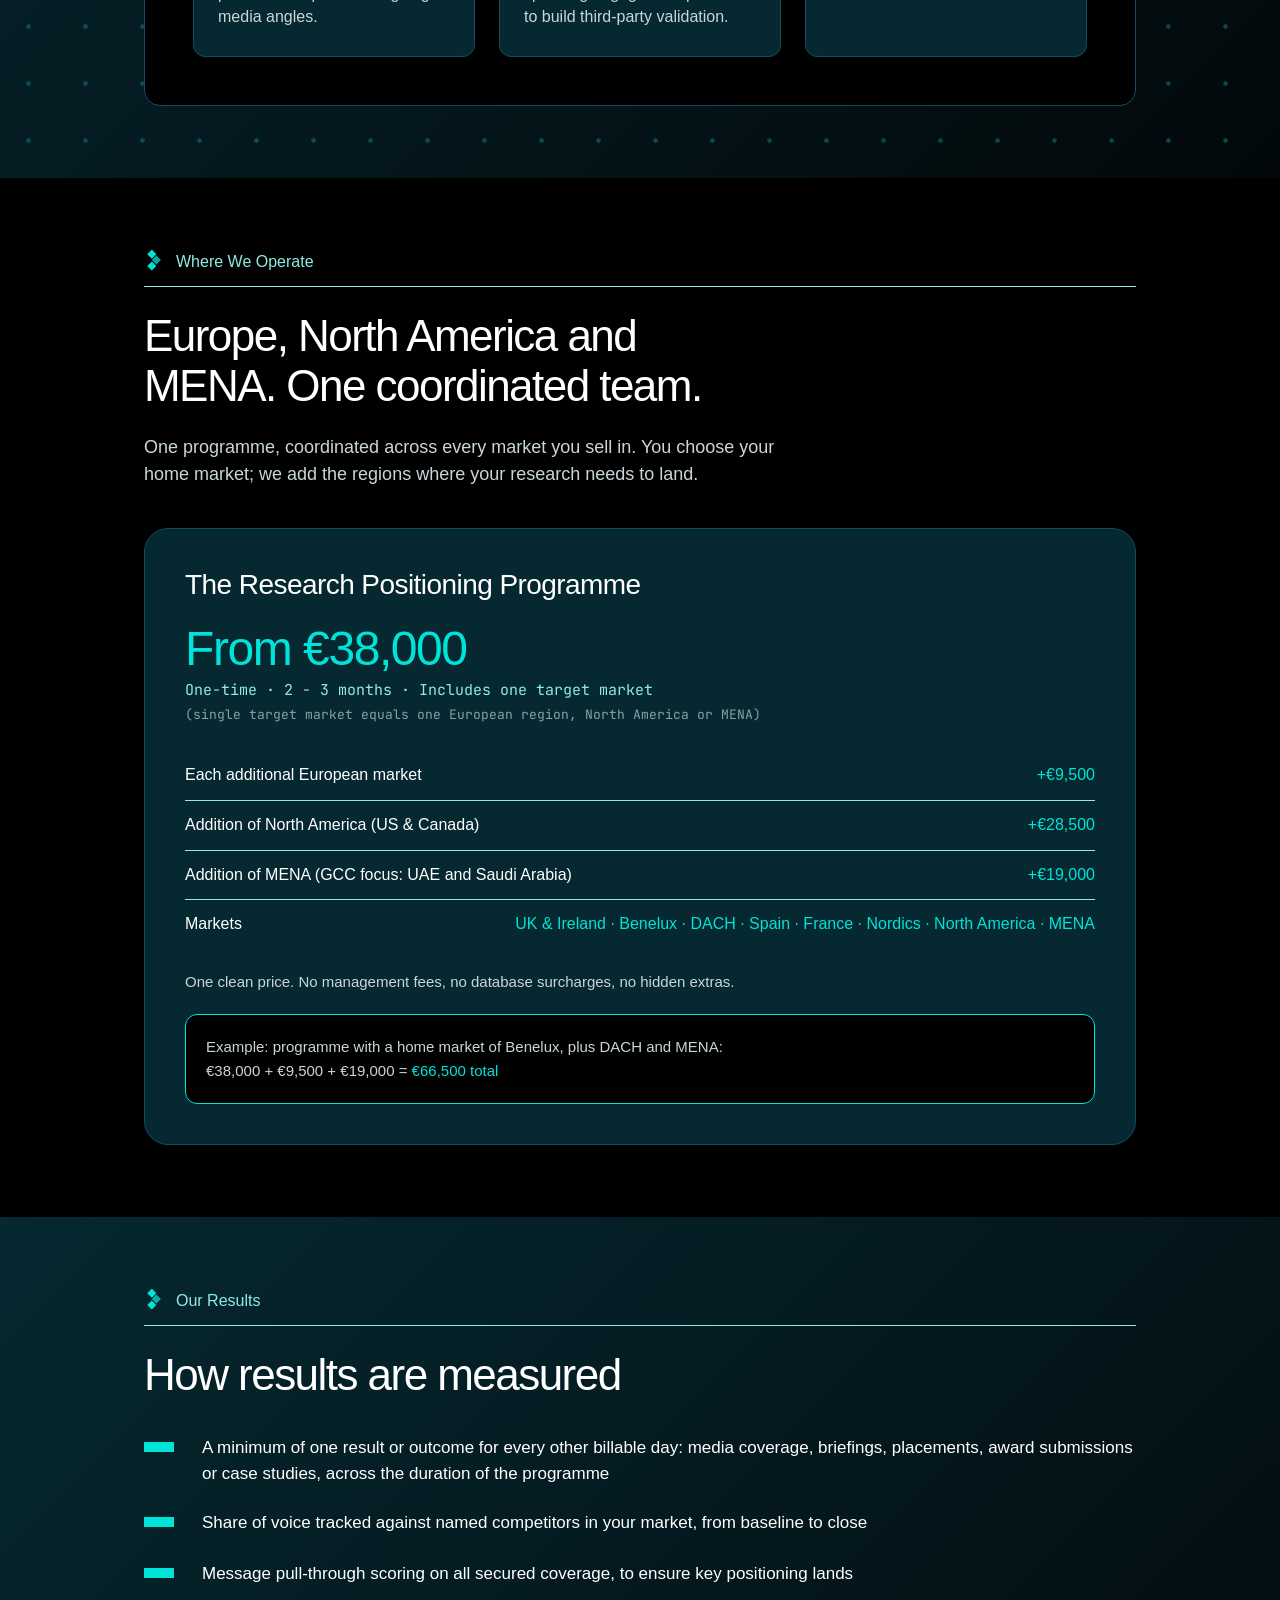
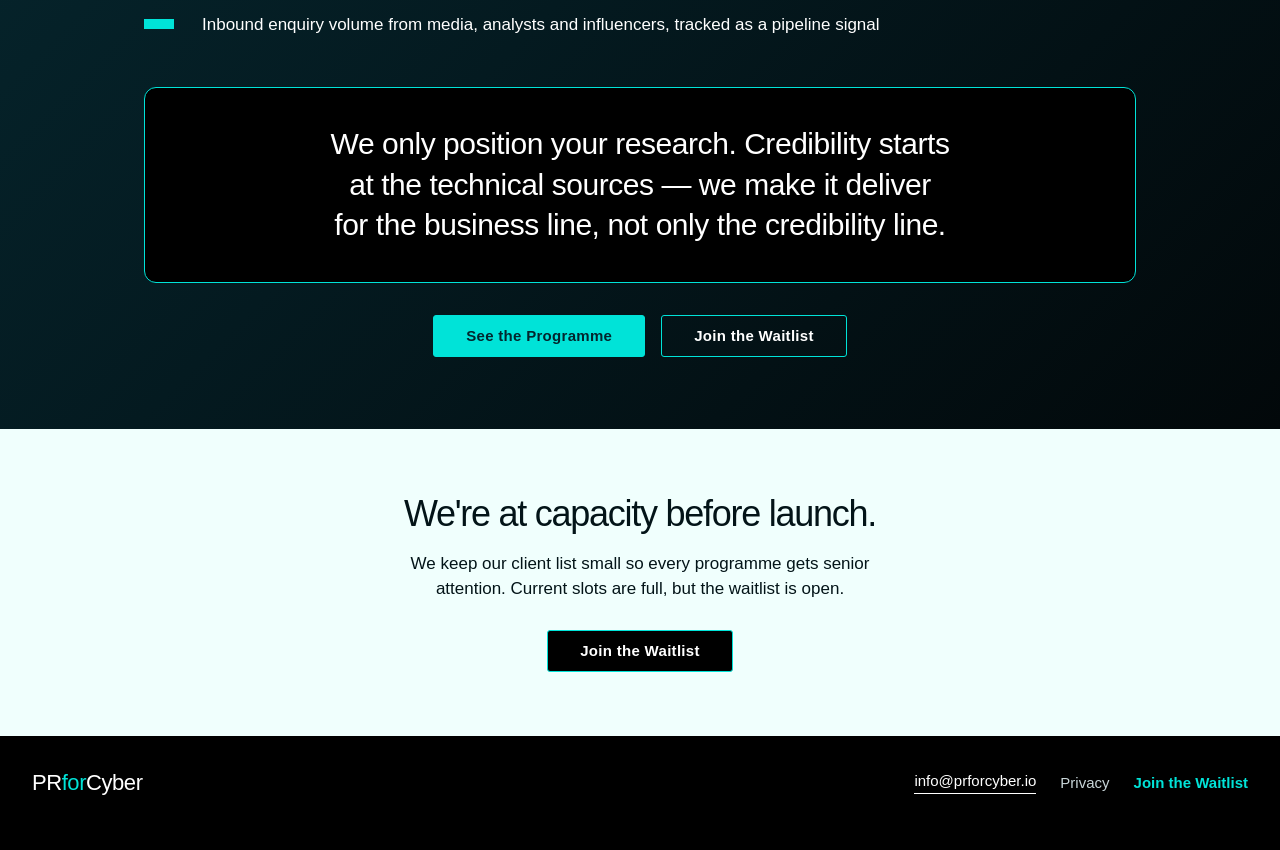
==== commit 39dffdf2: "Add narrow space in 20+ yr hero stat Co-Authored-By: Claude Opus 5.5 <noreply@anthropic.com>" ====
--- a/index.html
+++ b/index.html
@@ -109,7 +109,7 @@
       <div class="stat">
         <div class="stat__top">
           <svg class="glyph" width="30" height="30" viewBox="0 0 24 24" aria-hidden="true"><path d="M2 10 A10 10 0 0 1 22 10 Z" fill="var(--cyan-500)"/><path d="M5 14 L22 14 A10 10 0 0 1 5 14 Z" fill="var(--cyan-500)"/></svg>
-          <span class="stat__value">20+yr</span>
+          <span class="stat__value">20+&#8239;yr</span>
         </div>
         <span class="stat__label">Cybersec &amp; PR positioning experience</span>
       </div>
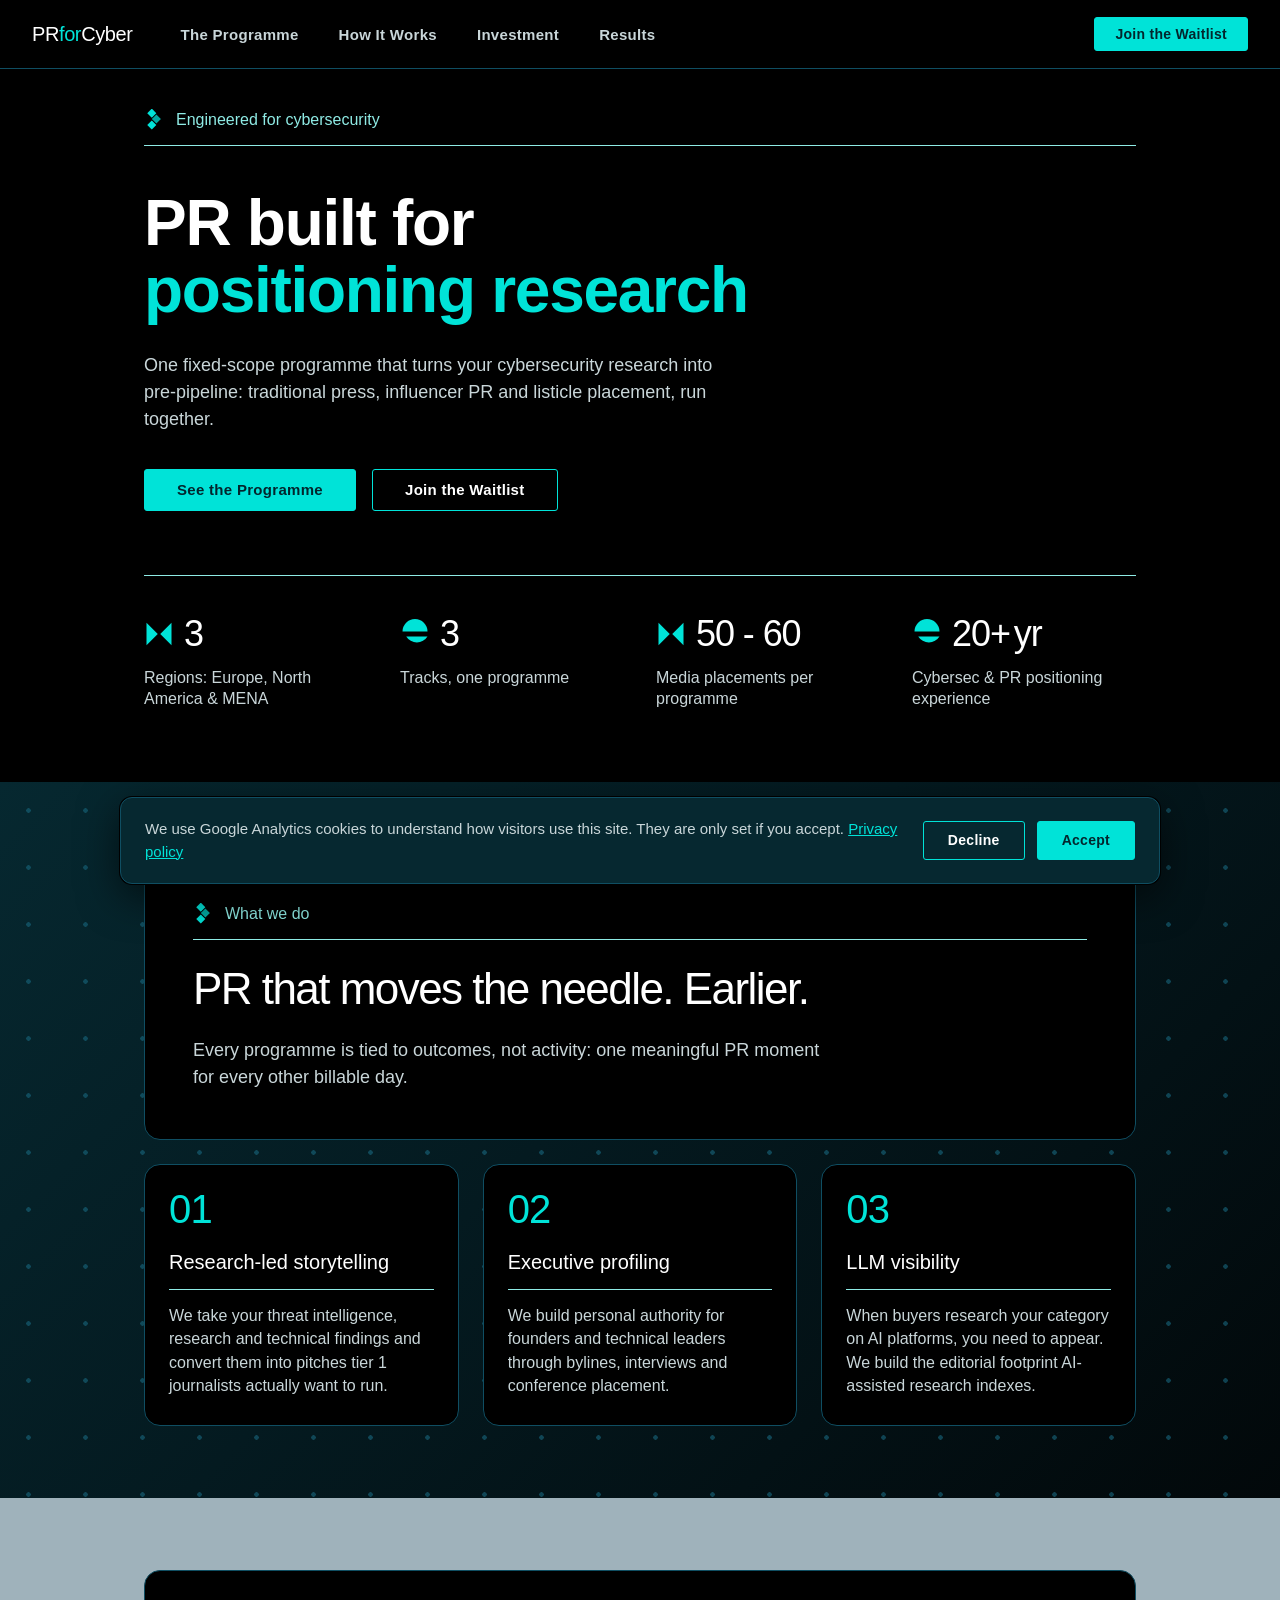
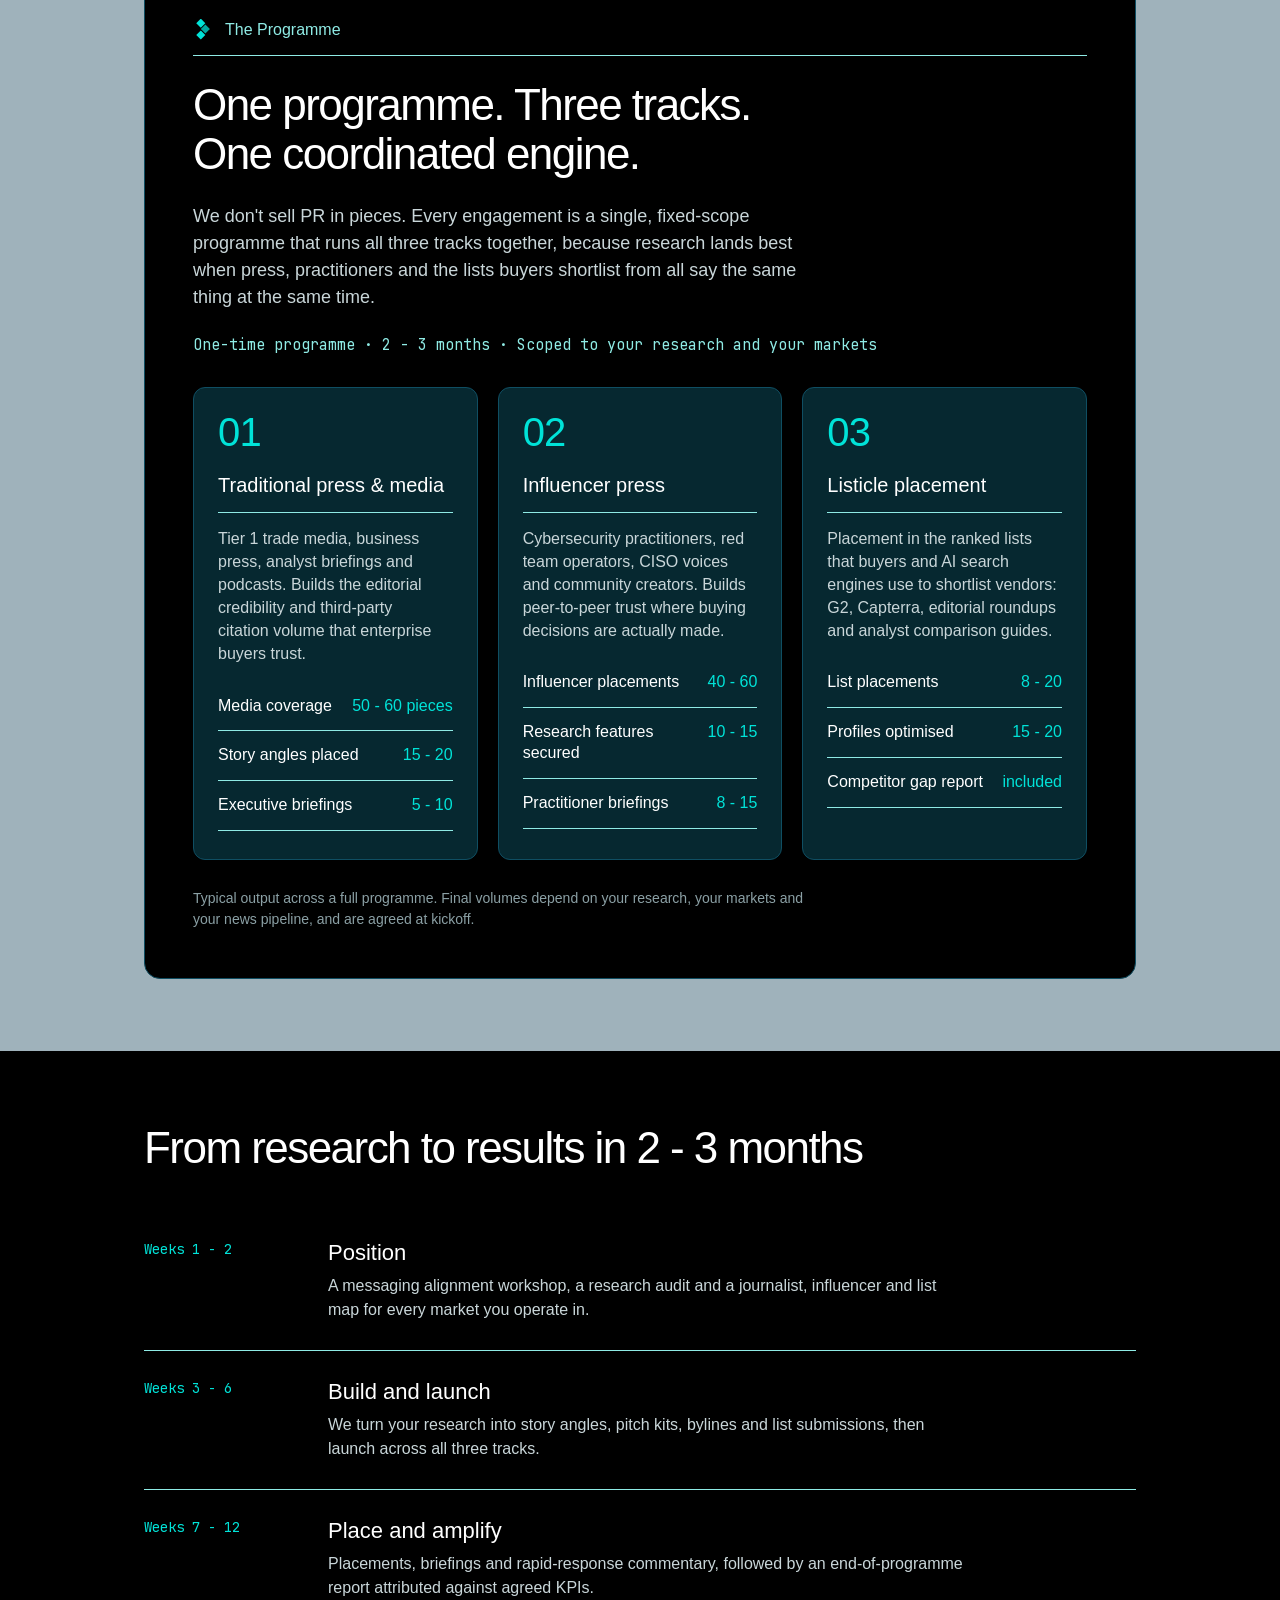
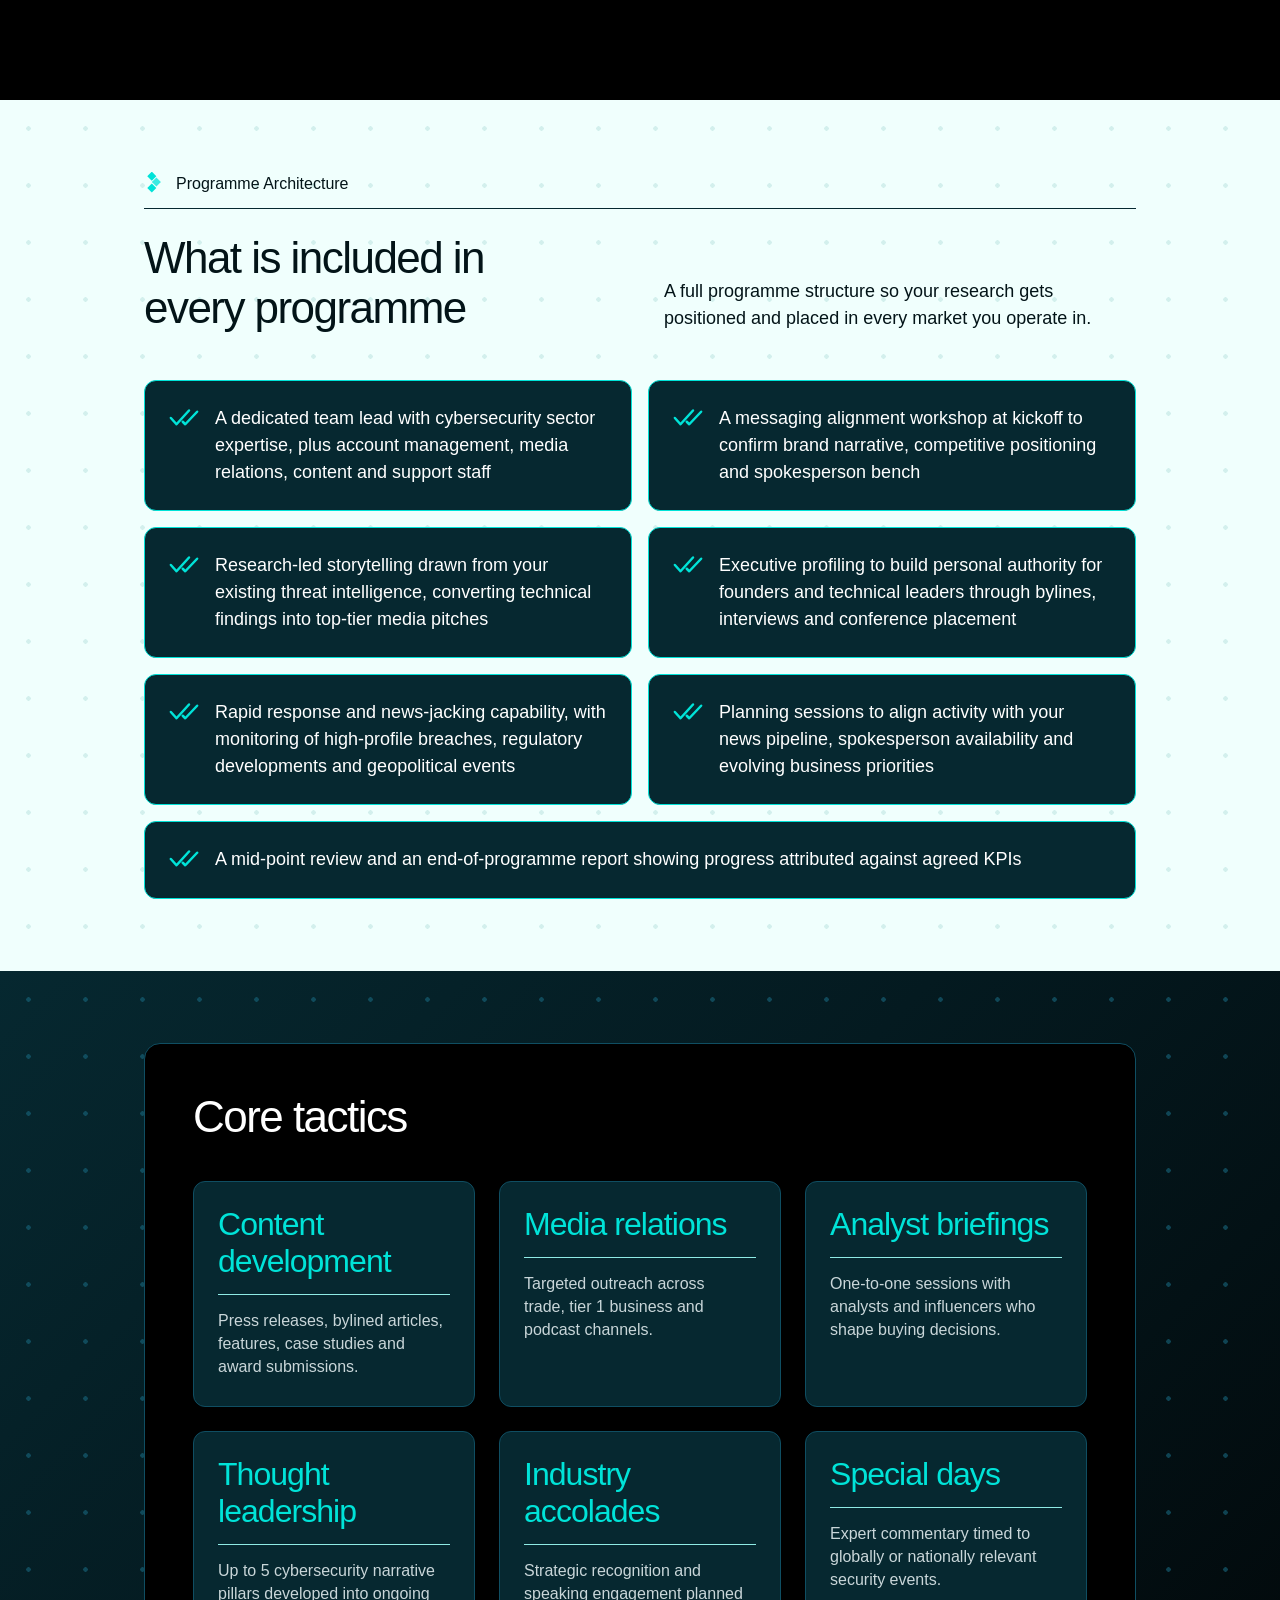
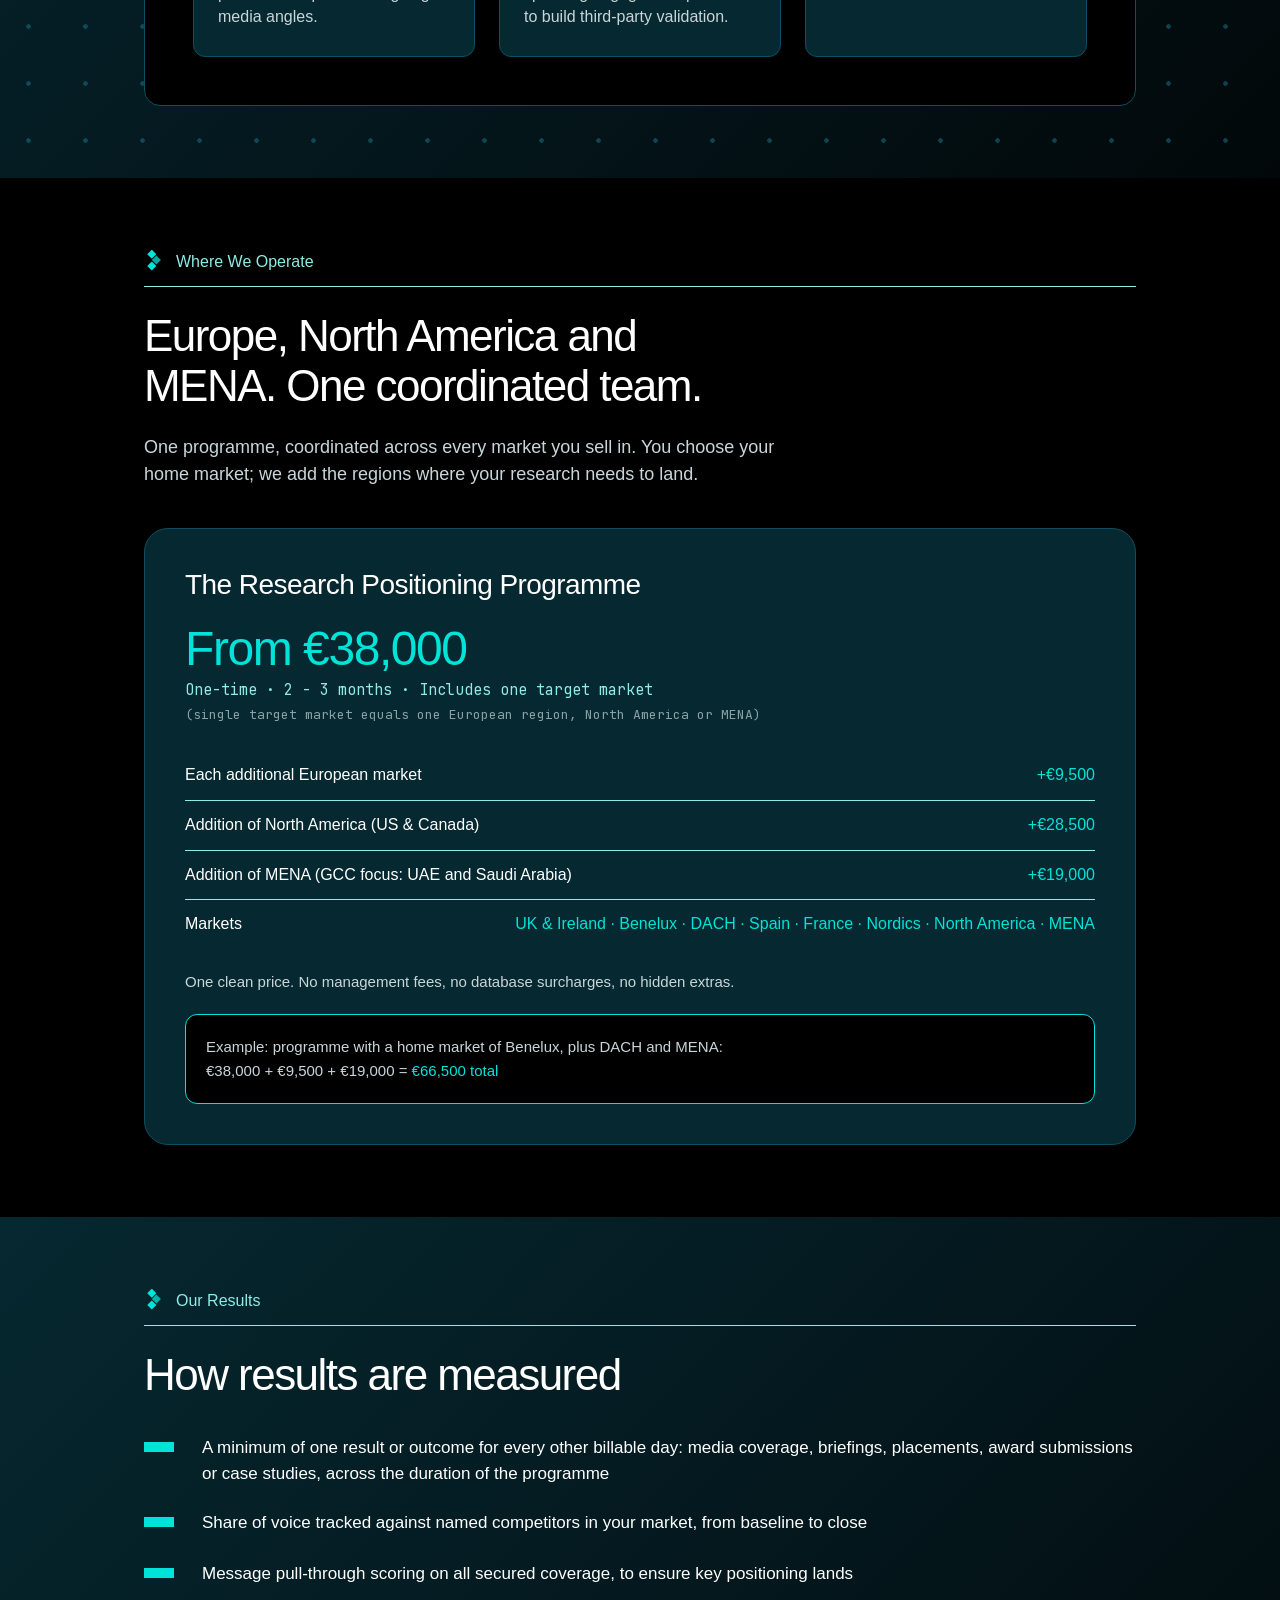
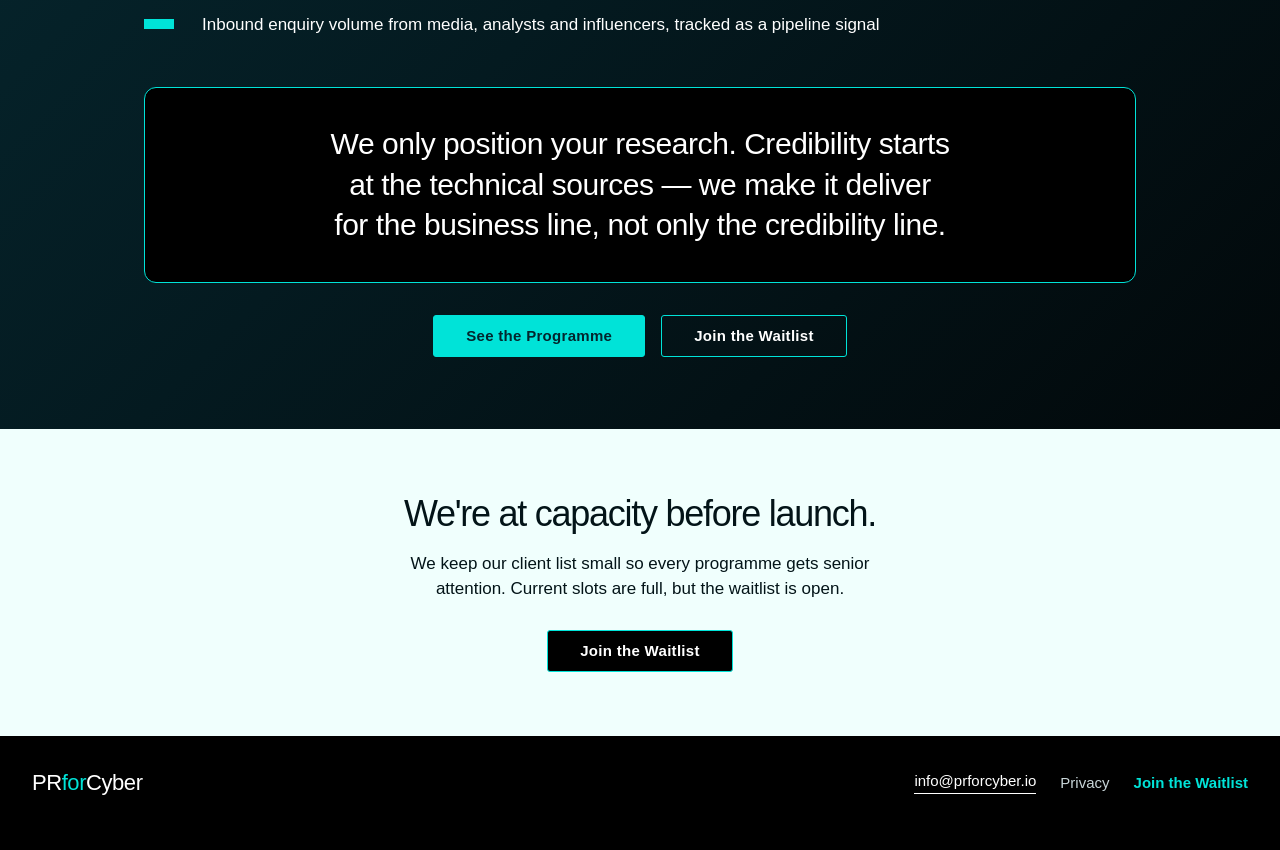
==== commit 9c28c469: "Make site privacy-strict: load GA only after Accept, self-host fonts - consent.js injects gtag.js on" ====
--- a/index.html
+++ b/index.html
@@ -21,13 +21,9 @@
   <meta name="twitter:description" content="One fixed-scope programme that turns your cybersecurity research into pre-pipeline: traditional press, influencer PR and listicle placement, run together. Europe, North America and MENA.">
   <meta name="twitter:image" content="https://prforcyber.io/shared/img/og-image.png">
   <link rel="icon" type="image/png" href="/shared/favicon.png">
-  <!-- Google Analytics 4 + cookie consent (Consent Mode v2) -->
+  <!-- Google Analytics 4 + cookie consent (gtag.js loads only after Accept) -->
   <link rel="stylesheet" href="/shared/consent.css">
   <script src="/shared/consent.js"></script>
-  <script async src="https://www.googletagmanager.com/gtag/js?id=G-C64CSBL070"></script>
-  <link rel="preconnect" href="https://fonts.googleapis.com">
-  <link rel="preconnect" href="https://fonts.gstatic.com" crossorigin>
-  <link rel="stylesheet" href="https://fonts.googleapis.com/css2?family=JetBrains+Mono:wght@400;500;700&display=swap">
   <link rel="stylesheet" href="/shared/landing.css">
   <script type="application/ld+json">
   {
--- a/shared/landing.css
+++ b/shared/landing.css
@@ -1,4 +1,16 @@
 /* PRforCyber landing — styles from the Claude Design export (tokens + UI kit components). */
+
+/* ---------- Fonts: JetBrains Mono, self-hosted (variable, 400-700; SIL OFL — see /shared/fonts/OFL.txt) ---------- */
+@font-face {
+  font-family: "JetBrains Mono"; font-style: normal; font-weight: 400 700; font-display: swap;
+  src: url("/shared/fonts/jetbrains-mono-latin-ext.woff2") format("woff2");
+  unicode-range: U+0100-02BA, U+02BD-02C5, U+02C7-02CC, U+02CE-02D7, U+02DD-02FF, U+0304, U+0308, U+0329, U+1D00-1DBF, U+1E00-1E9F, U+1EF2-1EFF, U+2020, U+20A0-20AB, U+20AD-20C0, U+2113, U+2C60-2C7F, U+A720-A7FF;
+}
+@font-face {
+  font-family: "JetBrains Mono"; font-style: normal; font-weight: 400 700; font-display: swap;
+  src: url("/shared/fonts/jetbrains-mono-latin.woff2") format("woff2");
+  unicode-range: U+0000-00FF, U+0131, U+0152-0153, U+02BB-02BC, U+02C6, U+02DA, U+02DC, U+0304, U+0308, U+0329, U+2000-206F, U+20AC, U+2122, U+2191, U+2193, U+2212, U+2215, U+FEFF, U+FFFD;
+}
 
 /* ---------- Tokens: colors ---------- */
 :root {
